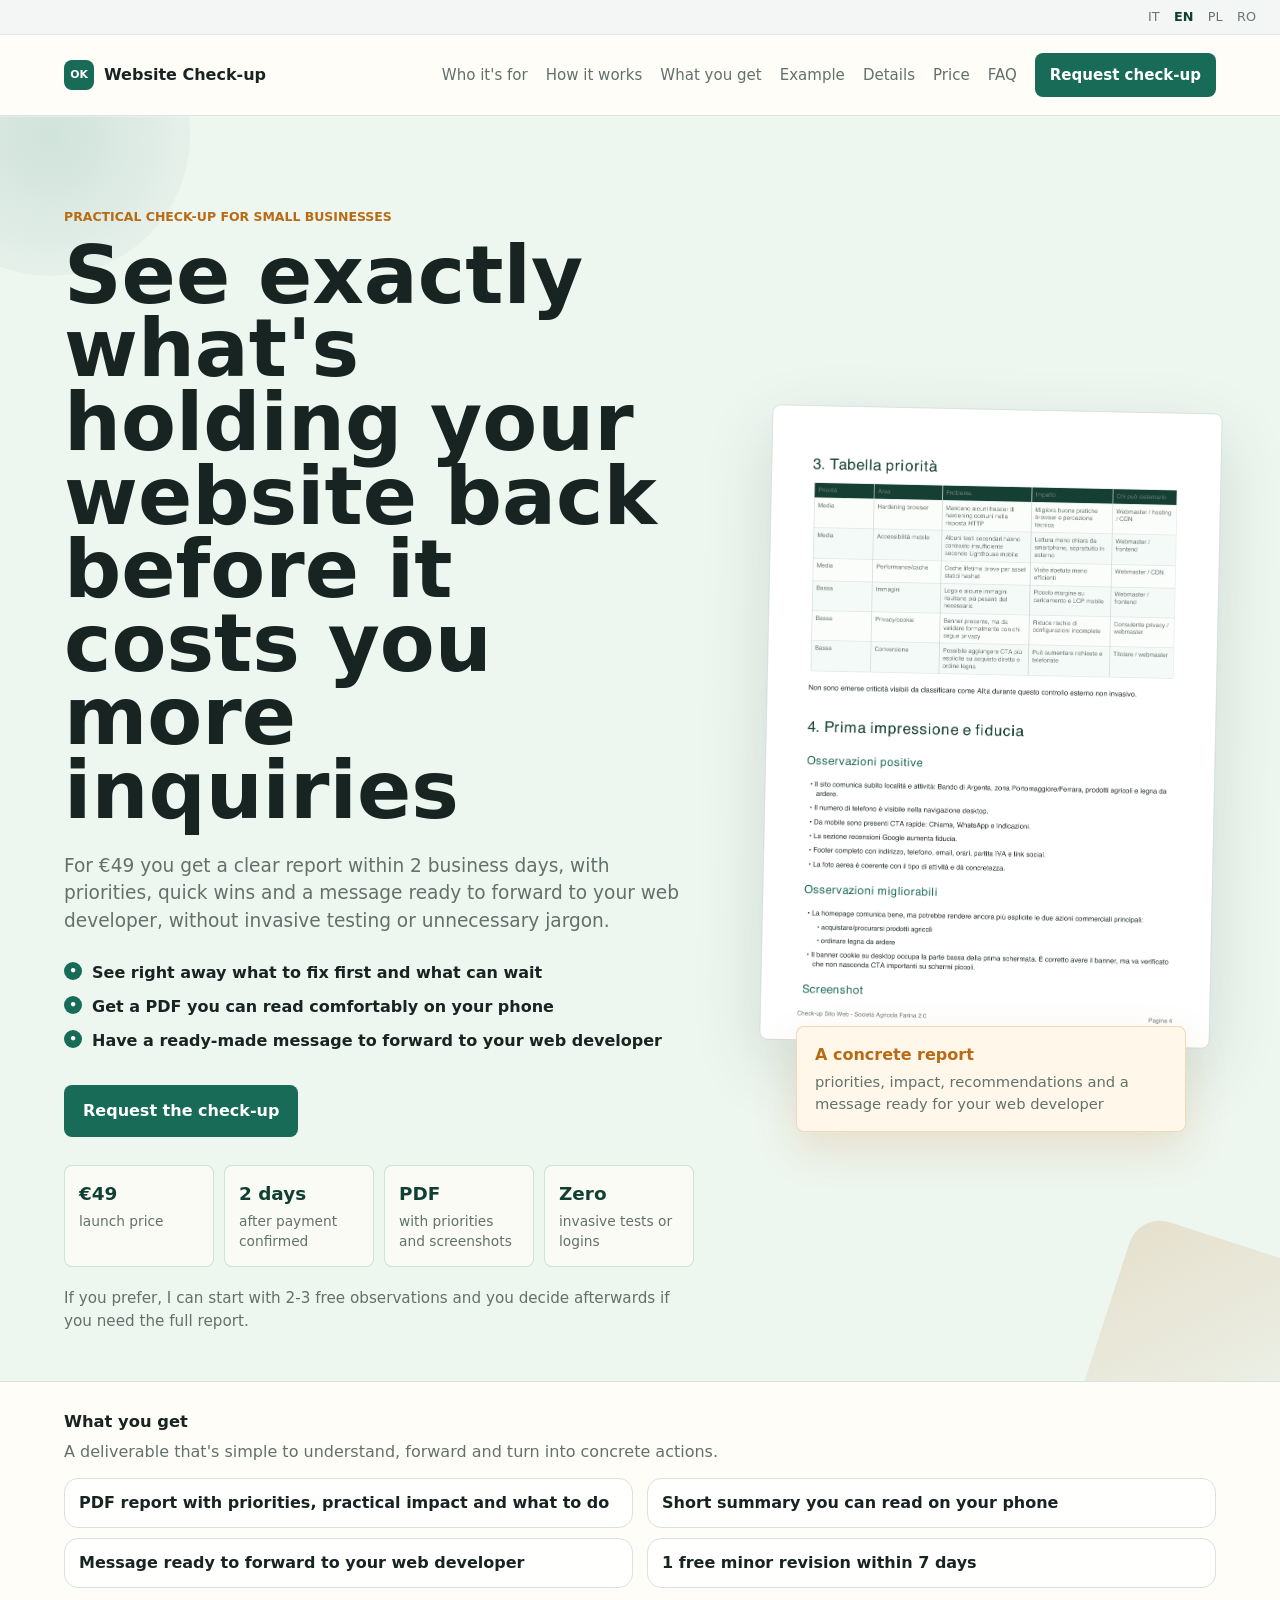
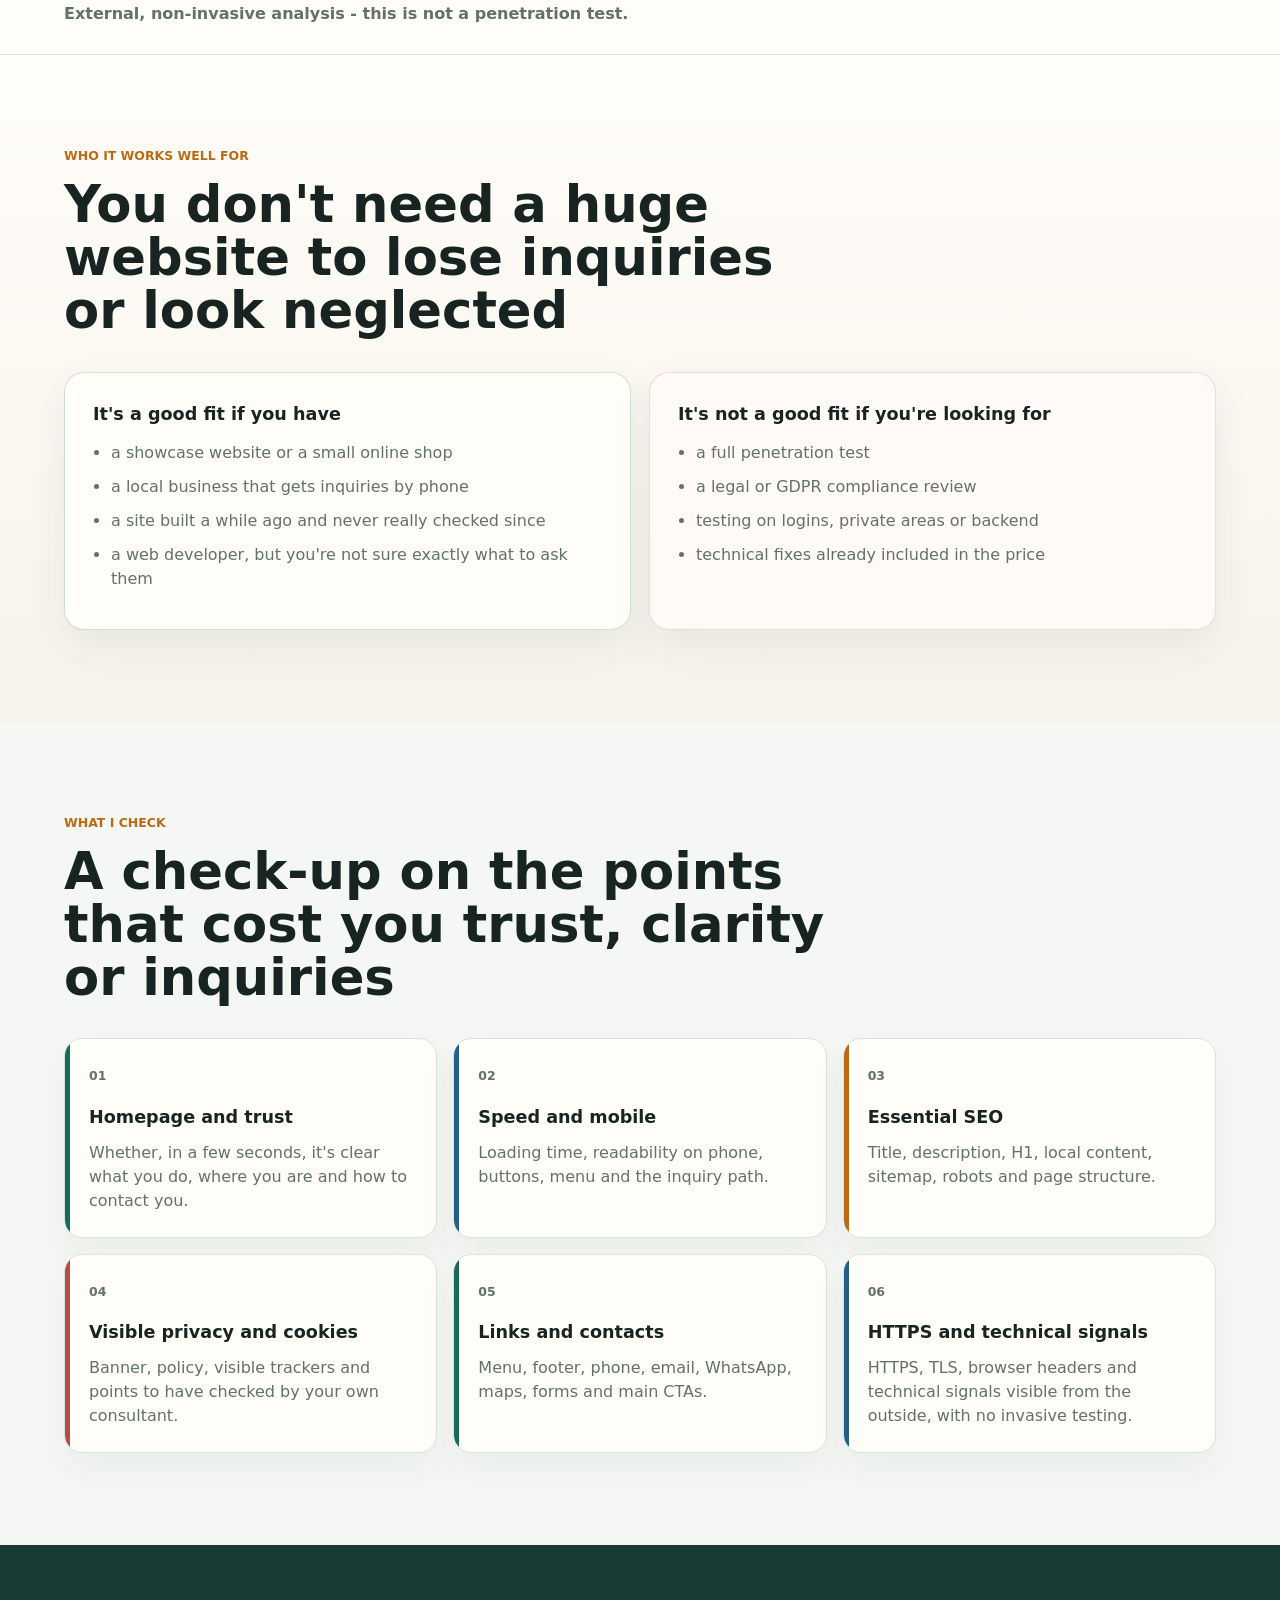
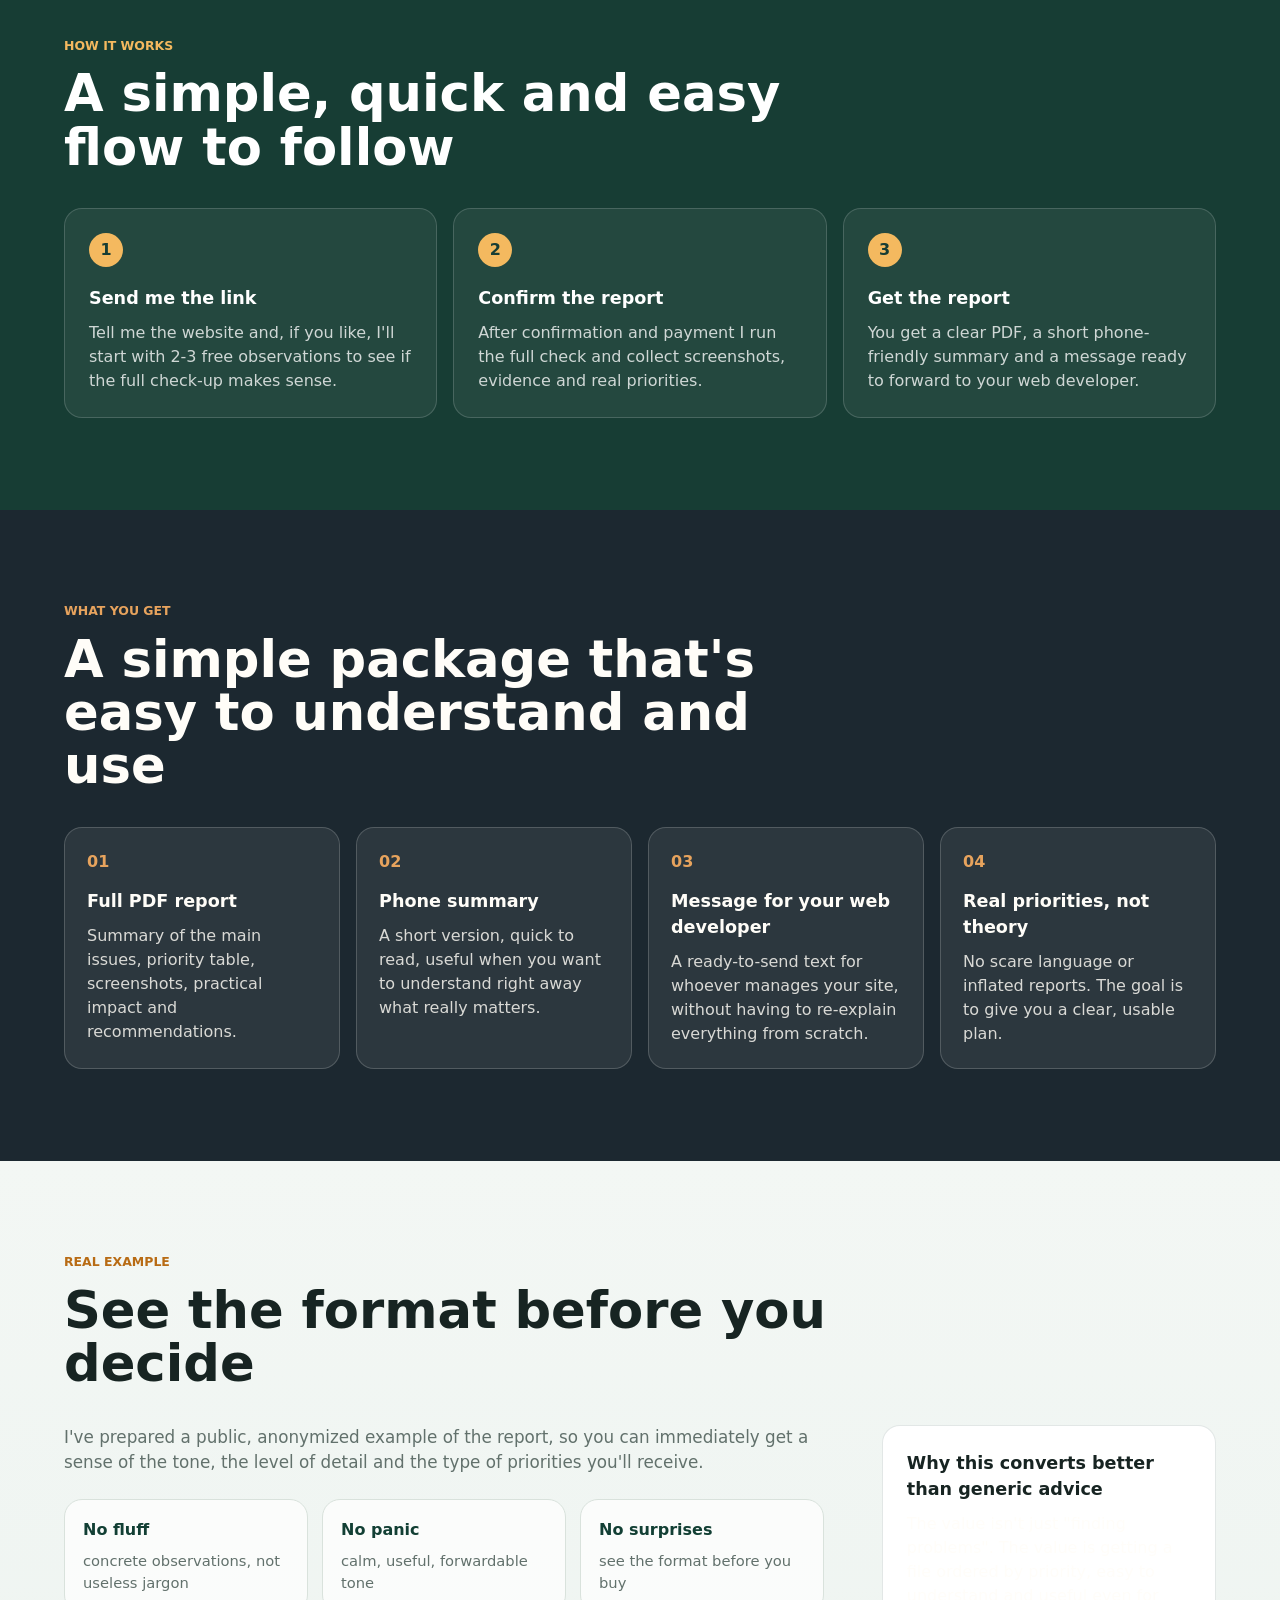
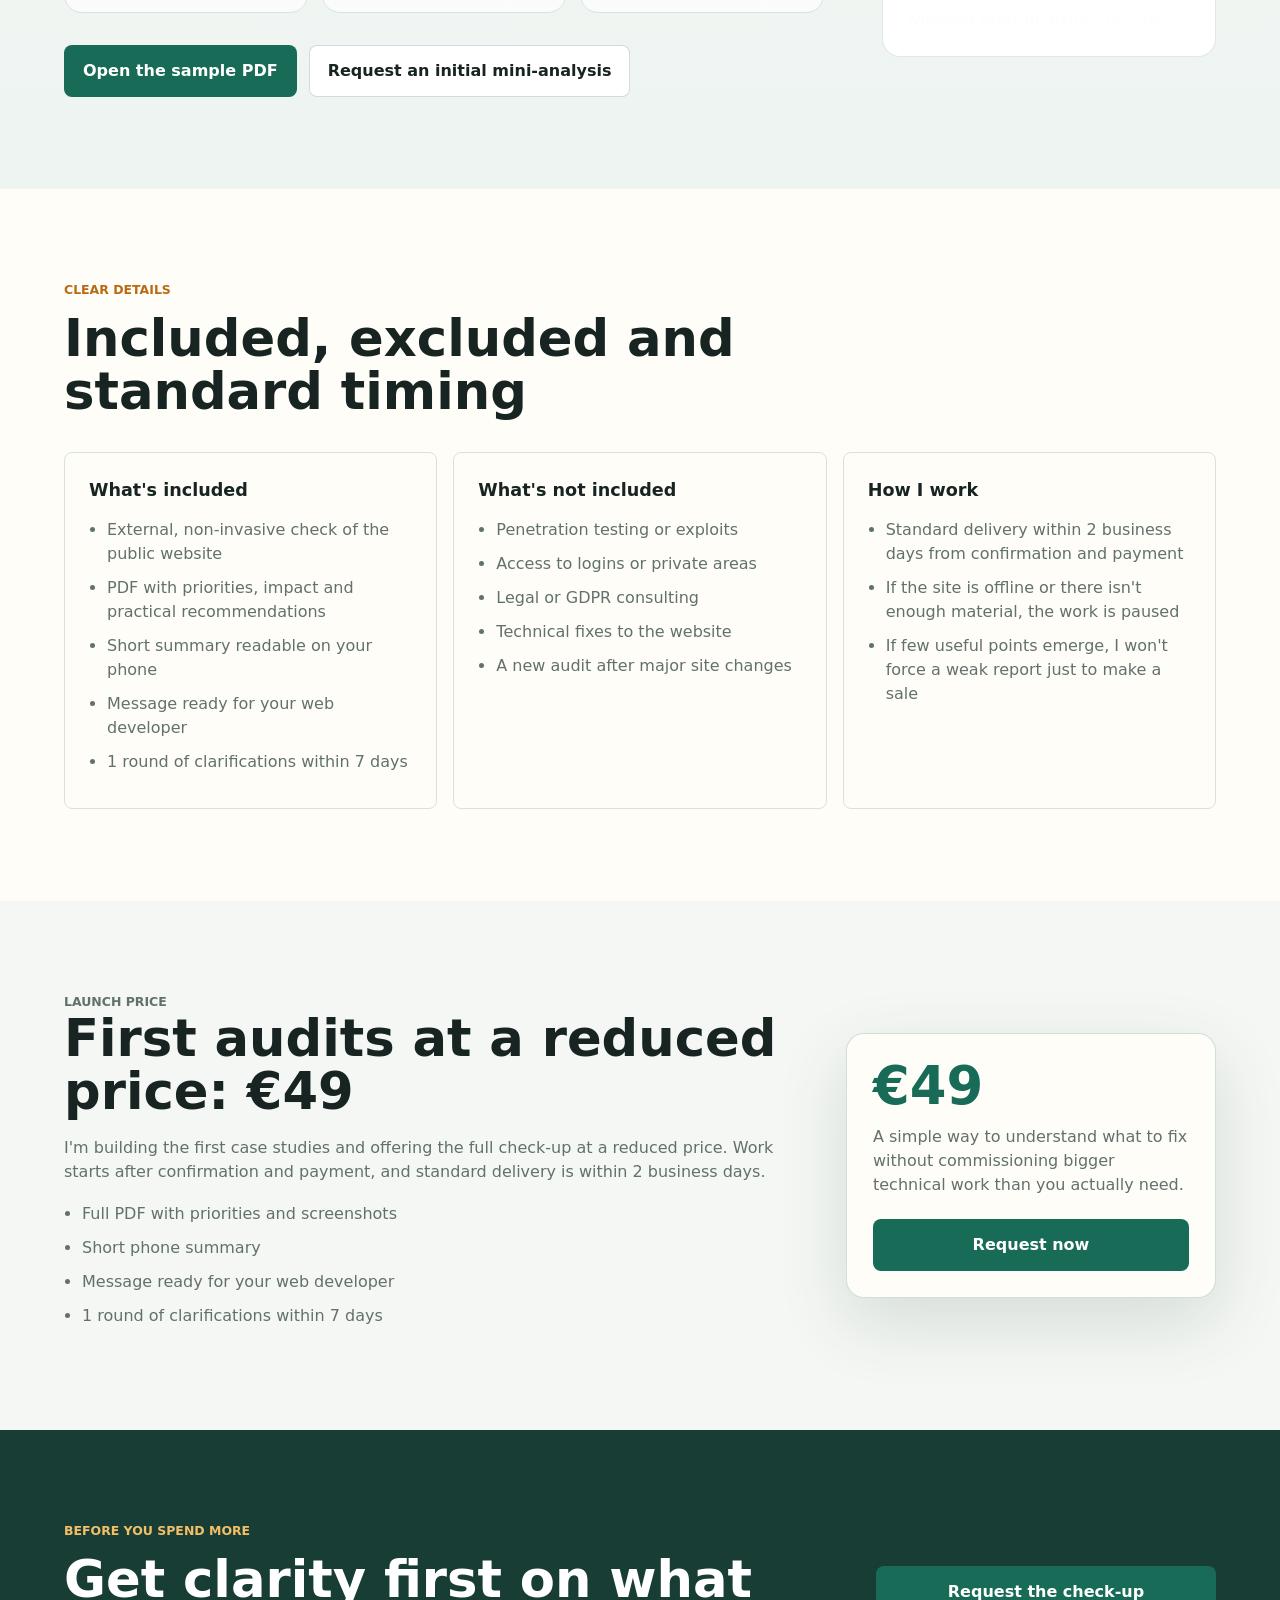
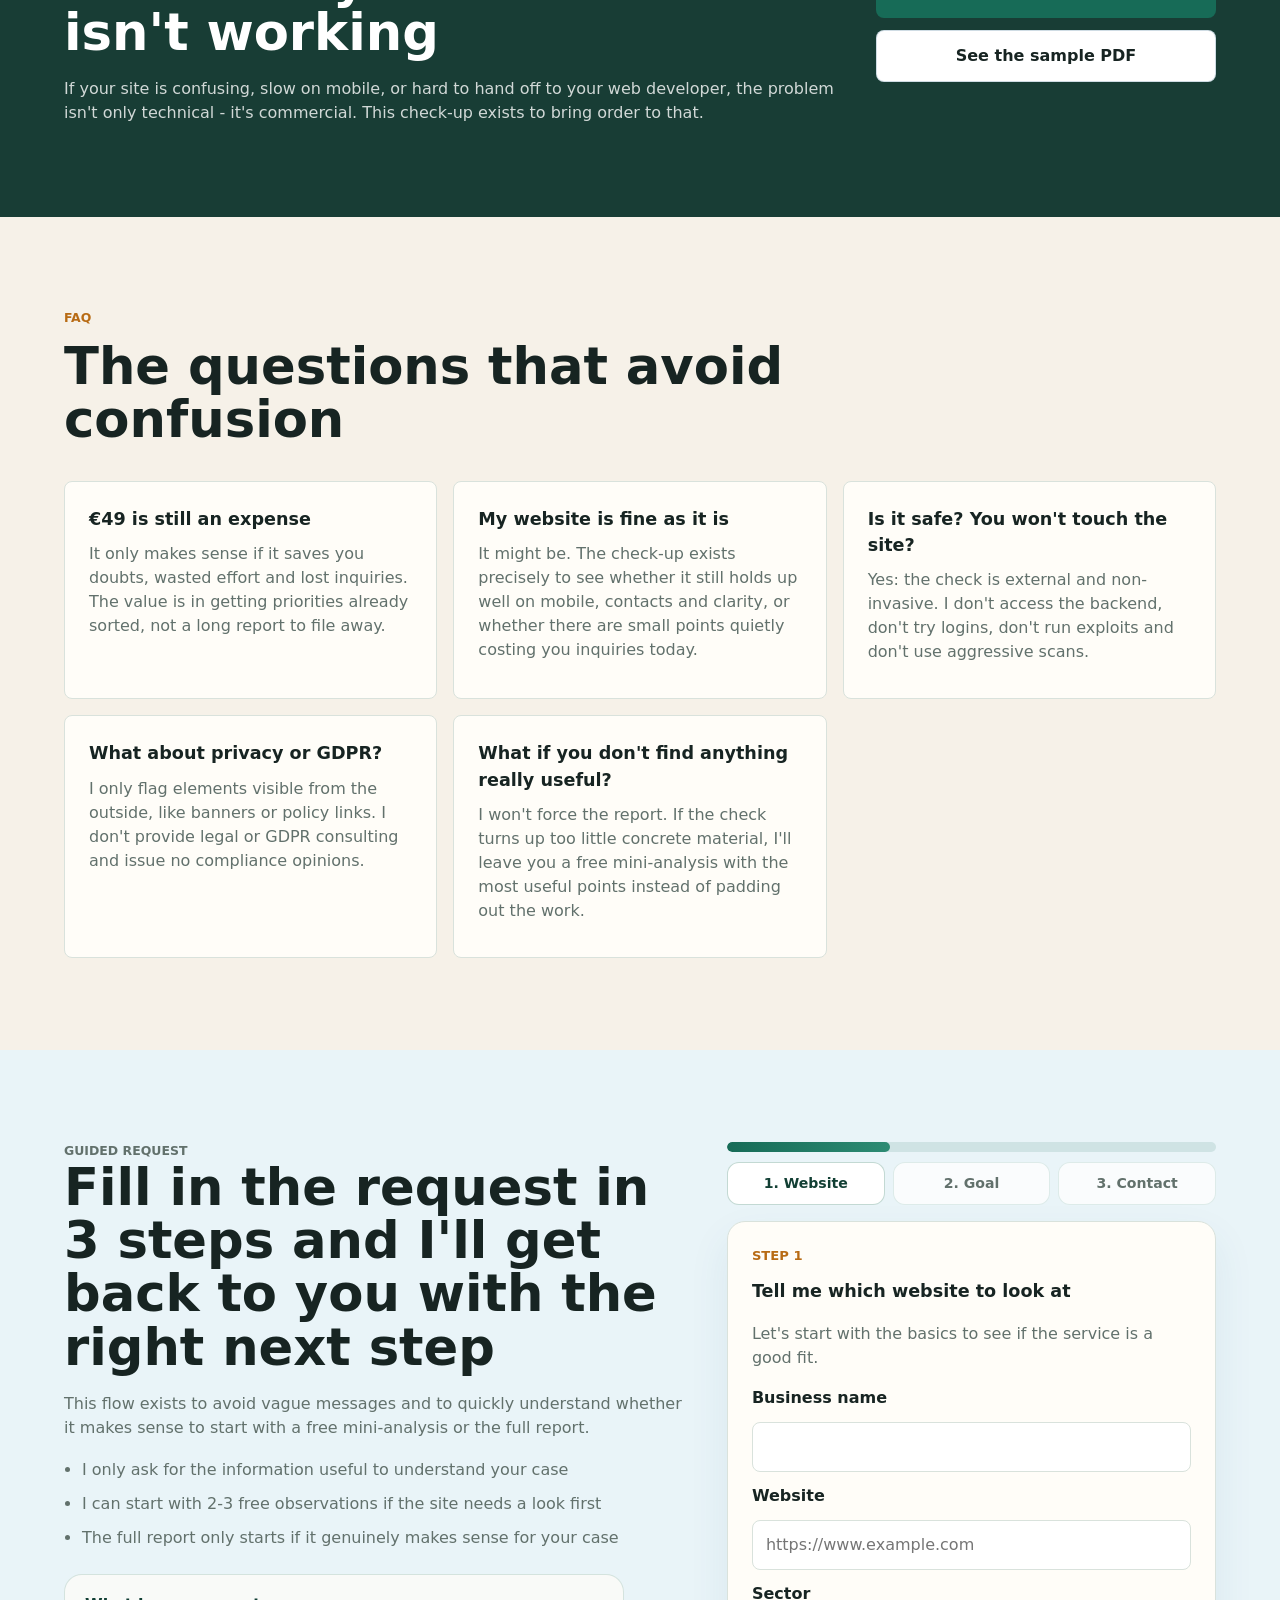
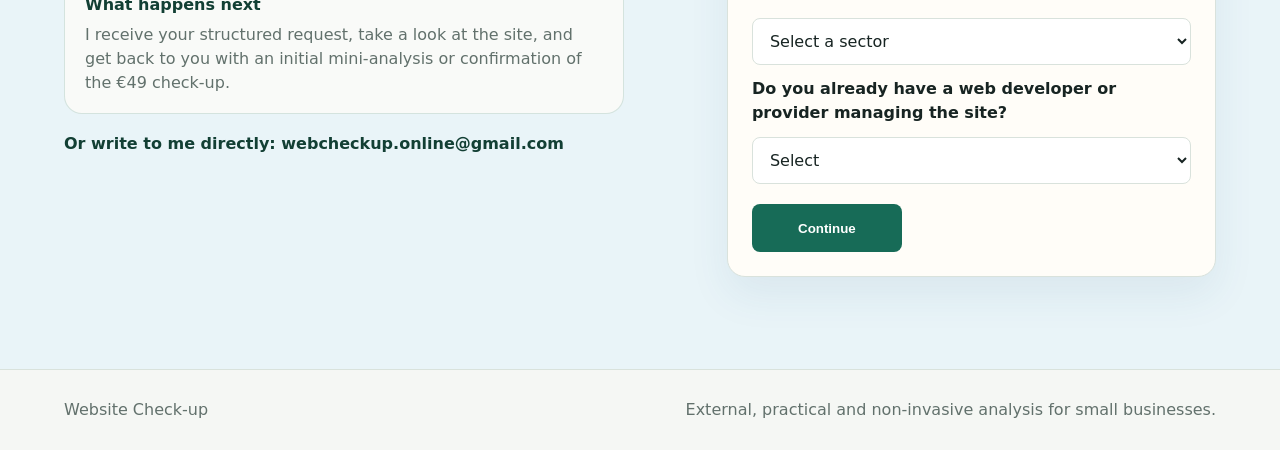
==== landing-page/en/index.html @ b0e87ef5 "feat: launch English, Polish and Romanian versions of the landing page - Add landing-page/en/, landi" ====
<!doctype html>
<html lang="en">
  <head>
    <meta charset="utf-8">
    <meta name="viewport" content="width=device-width, initial-scale=1">
    <meta
      name="description"
      content="Practical website check-up for small businesses: trust, inquiries, mobile, speed, basic SEO, links and contacts. PDF report with priorities for €49."
    >
    <meta name="theme-color" content="#123f34">
    <title>Website Check-up | More Trust, More Clarity, More Inquiries</title>
    <link rel="icon" href="data:,">
    <link rel="stylesheet" href="../styles.css">
    <link rel="alternate" hreflang="it" href="https://www.webcheckup.online/">
    <link rel="alternate" hreflang="en" href="https://www.webcheckup.online/en/">
    <link rel="alternate" hreflang="pl" href="https://www.webcheckup.online/pl/">
    <link rel="alternate" hreflang="ro" href="https://www.webcheckup.online/ro/">
    <link rel="alternate" hreflang="x-default" href="https://www.webcheckup.online/">
  </head>
  <body>
    <div style="display:flex;justify-content:flex-end;gap:.9rem;padding:.45rem 1.5rem;font-size:.8rem;background:#f4f6f5;border-bottom:1px solid #e3e7e5">
      <a href="/" style="color:#6b7671;text-decoration:none">IT</a>
      <a href="/en/" style="color:#123f34;text-decoration:none;font-weight:600">EN</a>
      <a href="/pl/" style="color:#6b7671;text-decoration:none">PL</a>
      <a href="/ro/" style="color:#6b7671;text-decoration:none">RO</a>
    </div>
    <header class="site-header">
      <a class="brand" href="#top" aria-label="Website Check-up">
        <span class="brand-mark" aria-hidden="true">OK</span>
        <span>Website Check-up</span>
      </a>
      <nav class="nav" aria-label="Main navigation">
        <a href="#per-chi">Who it's for</a>
        <a href="#come-funziona">How it works</a>
        <a href="#report">What you get</a>
        <a href="#proof">Example</a>
        <a href="#dettagli">Details</a>
        <a href="#prezzo">Price</a>
        <a href="#faq">FAQ</a>
        <a class="nav-cta" href="#contatto">Request check-up</a>
      </nav>
    </header>

    <main id="top">
      <section class="hero">
        <div class="hero-copy">
          <p class="eyebrow">Practical check-up for small businesses</p>
          <h1>See exactly what's holding your website back before it costs you more inquiries</h1>
          <p class="hero-text">
            For €49 you get a clear report within 2 business days, with priorities, quick wins and a message ready to forward to your web developer, without invasive testing or unnecessary jargon.
          </p>
          <ul class="hero-list">
            <li>See right away what to fix first and what can wait</li>
            <li>Get a PDF you can read comfortably on your phone</li>
            <li>Have a ready-made message to forward to your web developer</li>
          </ul>
          <div class="hero-actions">
            <a class="button primary" href="#contatto">Request the check-up</a>
          </div>
          <dl class="hero-proof" aria-label="Offer details">
            <div>
              <dt>€49</dt>
              <dd>launch price</dd>
            </div>
            <div>
              <dt>2 days</dt>
              <dd>after payment confirmed</dd>
            </div>
            <div>
              <dt>PDF</dt>
              <dd>with priorities and screenshots</dd>
            </div>
            <div>
              <dt>Zero</dt>
              <dd>invasive tests or logins</dd>
            </div>
          </dl>
          <p class="hero-note">
            If you prefer, I can start with 2-3 free observations and you decide afterwards if you need the full report.
          </p>
        </div>

        <aside class="report-preview" aria-label="Report preview">
          <div class="sample-card">
            <img src="../assets/sample-report-page.png" alt="Preview of a page from the PDF report">
          </div>
          <div class="preview-note">
            <strong>A concrete report</strong>
            <span>priorities, impact, recommendations and a message ready for your web developer</span>
          </div>
        </aside>
      </section>

      <section class="trust-strip" aria-label="What you get and what this isn't">
        <div class="trust-strip-intro">
          <strong>What you get</strong>
          <p>A deliverable that's simple to understand, forward and turn into concrete actions.</p>
        </div>
        <ul class="trust-strip-list">
          <li>PDF report with priorities, practical impact and what to do</li>
          <li>Short summary you can read on your phone</li>
          <li>Message ready to forward to your web developer</li>
          <li>1 free minor revision within 7 days</li>
        </ul>
        <p class="trust-strip-note">External, non-invasive analysis - this is not a penetration test.</p>
      </section>

      <section id="per-chi" class="section fit-section">
        <div class="section-heading">
          <p class="eyebrow">Who it works well for</p>
          <h2>You don't need a huge website to lose inquiries or look neglected</h2>
        </div>
        <div class="fit-grid">
          <article class="fit-card good-fit">
            <h3>It's a good fit if you have</h3>
            <ul>
              <li>a showcase website or a small online shop</li>
              <li>a local business that gets inquiries by phone</li>
              <li>a site built a while ago and never really checked since</li>
              <li>a web developer, but you're not sure exactly what to ask them</li>
            </ul>
          </article>
          <article class="fit-card bad-fit">
            <h3>It's not a good fit if you're looking for</h3>
            <ul>
              <li>a full penetration test</li>
              <li>a legal or GDPR compliance review</li>
              <li>testing on logins, private areas or backend</li>
              <li>technical fixes already included in the price</li>
            </ul>
          </article>
        </div>
      </section>

      <section id="cosa-controllo" class="section">
        <div class="section-heading">
          <p class="eyebrow">What I check</p>
          <h2>A check-up on the points that cost you trust, clarity or inquiries</h2>
        </div>
        <div class="feature-grid">
          <article class="tone-green">
            <span class="feature-code">01</span>
            <h3>Homepage and trust</h3>
            <p>Whether, in a few seconds, it's clear what you do, where you are and how to contact you.</p>
          </article>
          <article class="tone-blue">
            <span class="feature-code">02</span>
            <h3>Speed and mobile</h3>
            <p>Loading time, readability on phone, buttons, menu and the inquiry path.</p>
          </article>
          <article class="tone-gold">
            <span class="feature-code">03</span>
            <h3>Essential SEO</h3>
            <p>Title, description, H1, local content, sitemap, robots and page structure.</p>
          </article>
          <article class="tone-red">
            <span class="feature-code">04</span>
            <h3>Visible privacy and cookies</h3>
            <p>Banner, policy, visible trackers and points to have checked by your own consultant.</p>
          </article>
          <article class="tone-green">
            <span class="feature-code">05</span>
            <h3>Links and contacts</h3>
            <p>Menu, footer, phone, email, WhatsApp, maps, forms and main CTAs.</p>
          </article>
          <article class="tone-blue">
            <span class="feature-code">06</span>
            <h3>HTTPS and technical signals</h3>
            <p>HTTPS, TLS, browser headers and technical signals visible from the outside, with no invasive testing.</p>
          </article>
        </div>
      </section>

      <section id="come-funziona" class="section process-section">
        <div class="section-heading">
          <p class="eyebrow">How it works</p>
          <h2>A simple, quick and easy flow to follow</h2>
        </div>
        <div class="process-grid">
          <article>
            <span>1</span>
            <h3>Send me the link</h3>
            <p>Tell me the website and, if you like, I'll start with 2-3 free observations to see if the full check-up makes sense.</p>
          </article>
          <article>
            <span>2</span>
            <h3>Confirm the report</h3>
            <p>After confirmation and payment I run the full check and collect screenshots, evidence and real priorities.</p>
          </article>
          <article>
            <span>3</span>
            <h3>Get the report</h3>
            <p>You get a clear PDF, a short phone-friendly summary and a message ready to forward to your web developer.</p>
          </article>
        </div>
      </section>

      <section id="report" class="section band">
        <div class="section-heading">
          <p class="eyebrow">What you get</p>
          <h2>A simple package that's easy to understand and use</h2>
        </div>
        <div class="deliverables-grid">
          <article class="deliverable-card">
            <span>01</span>
            <h3>Full PDF report</h3>
            <p>Summary of the main issues, priority table, screenshots, practical impact and recommendations.</p>
          </article>
          <article class="deliverable-card">
            <span>02</span>
            <h3>Phone summary</h3>
            <p>A short version, quick to read, useful when you want to understand right away what really matters.</p>
          </article>
          <article class="deliverable-card">
            <span>03</span>
            <h3>Message for your web developer</h3>
            <p>A ready-to-send text for whoever manages your site, without having to re-explain everything from scratch.</p>
          </article>
          <article class="deliverable-card proof-card">
            <span>04</span>
            <h3>Real priorities, not theory</h3>
            <p>No scare language or inflated reports. The goal is to give you a clear, usable plan.</p>
          </article>
        </div>
      </section>

      <section id="proof" class="section proof-section">
        <div class="section-heading">
          <p class="eyebrow">Real example</p>
          <h2>See the format before you decide</h2>
        </div>
        <div class="proof-layout">
          <div class="proof-copy">
            <p>
              I've prepared a public, anonymized example of the report, so you can immediately get a sense of the tone, the level of detail and the type of priorities you'll receive.
            </p>
            <div class="proof-points">
              <div>
                <strong>No fluff</strong>
                <span>concrete observations, not useless jargon</span>
              </div>
              <div>
                <strong>No panic</strong>
                <span>calm, useful, forwardable tone</span>
              </div>
              <div>
                <strong>No surprises</strong>
                <span>see the format before you buy</span>
              </div>
            </div>
            <div class="hero-actions">
              <a class="button primary" href="../assets/public-sample-report.pdf">Open the sample PDF</a>
              <a class="button secondary" href="#contatto">Request an initial mini-analysis</a>
            </div>
          </div>
          <div class="note-box proof-note">
            <h3>Why this converts better than generic advice</h3>
            <p>
              The value isn't just "finding problems". The value is getting a file ordered by priority, easy to understand and useful even for whoever ends up fixing the site.
            </p>
          </div>
        </div>
      </section>

      <section id="dettagli" class="section details-section">
        <div class="section-heading">
          <p class="eyebrow">Clear details</p>
          <h2>Included, excluded and standard timing</h2>
        </div>
        <div class="details-grid">
          <article class="details-card">
            <h3>What's included</h3>
            <ul>
              <li>External, non-invasive check of the public website</li>
              <li>PDF with priorities, impact and practical recommendations</li>
              <li>Short summary readable on your phone</li>
              <li>Message ready for your web developer</li>
              <li>1 round of clarifications within 7 days</li>
            </ul>
          </article>
          <article class="details-card">
            <h3>What's not included</h3>
            <ul>
              <li>Penetration testing or exploits</li>
              <li>Access to logins or private areas</li>
              <li>Legal or GDPR consulting</li>
              <li>Technical fixes to the website</li>
              <li>A new audit after major site changes</li>
            </ul>
          </article>
          <article class="details-card">
            <h3>How I work</h3>
            <ul>
              <li>Standard delivery within 2 business days from confirmation and payment</li>
              <li>If the site is offline or there isn't enough material, the work is paused</li>
              <li>If few useful points emerge, I won't force a weak report just to make a sale</li>
            </ul>
          </article>
        </div>
      </section>

      <section id="prezzo" class="section price-section">
        <div class="price-panel">
          <div>
            <p class="eyebrow">Launch price</p>
            <h2>First audits at a reduced price: €49</h2>
            <p>
              I'm building the first case studies and offering the full check-up at a reduced price. Work starts after confirmation and payment, and standard delivery is within 2 business days.
            </p>
            <ul class="price-list">
              <li>Full PDF with priorities and screenshots</li>
              <li>Short phone summary</li>
              <li>Message ready for your web developer</li>
              <li>1 round of clarifications within 7 days</li>
            </ul>
          </div>
          <div class="price-card">
            <span class="price">€49</span>
            <p>A simple way to understand what to fix without commissioning bigger technical work than you actually need.</p>
            <a class="button primary full" href="#contatto">Request now</a>
          </div>
        </div>
      </section>

      <section class="section cta-band">
        <div class="cta-band-copy">
          <p class="eyebrow">Before you spend more</p>
          <h2>Get clarity first on what isn't working</h2>
          <p>
            If your site is confusing, slow on mobile, or hard to hand off to your web developer, the problem isn't only technical - it's commercial. This check-up exists to bring order to that.
          </p>
        </div>
        <div class="cta-band-actions">
          <a class="button primary full" href="#contatto">Request the check-up</a>
          <a class="button secondary full" href="../assets/public-sample-report.pdf">See the sample PDF</a>
        </div>
      </section>

      <section id="faq" class="section faq-section">
        <div class="section-heading">
          <p class="eyebrow">FAQ</p>
          <h2>The questions that avoid confusion</h2>
        </div>
        <div class="faq-grid">
          <article>
            <h3>€49 is still an expense</h3>
            <p>It only makes sense if it saves you doubts, wasted effort and lost inquiries. The value is in getting priorities already sorted, not a long report to file away.</p>
          </article>
          <article>
            <h3>My website is fine as it is</h3>
            <p>It might be. The check-up exists precisely to see whether it still holds up well on mobile, contacts and clarity, or whether there are small points quietly costing you inquiries today.</p>
          </article>
          <article>
            <h3>Is it safe? You won't touch the site?</h3>
            <p>Yes: the check is external and non-invasive. I don't access the backend, don't try logins, don't run exploits and don't use aggressive scans.</p>
          </article>
          <article>
            <h3>What about privacy or GDPR?</h3>
            <p>I only flag elements visible from the outside, like banners or policy links. I don't provide legal or GDPR consulting and issue no compliance opinions.</p>
          </article>
          <article>
            <h3>What if you don't find anything really useful?</h3>
            <p>I won't force the report. If the check turns up too little concrete material, I'll leave you a free mini-analysis with the most useful points instead of padding out the work.</p>
          </article>
        </div>
      </section>

      <section id="contatto" class="section contact-section">
        <div class="contact-copy">
          <p class="eyebrow">Guided request</p>
          <h2>Fill in the request in 3 steps and I'll get back to you with the right next step</h2>
          <p>
            This flow exists to avoid vague messages and to quickly understand whether it makes sense to start with a free mini-analysis or the full report.
          </p>
          <ul class="contact-points">
            <li>I only ask for the information useful to understand your case</li>
            <li>I can start with 2-3 free observations if the site needs a look first</li>
            <li>The full report only starts if it genuinely makes sense for your case</li>
          </ul>
          <div class="intake-sidecard">
            <strong>What happens next</strong>
            <span>I receive your structured request, take a look at the site, and get back to you with an initial mini-analysis or confirmation of the €49 check-up.</span>
          </div>
          <a class="email-link" href="mailto:webcheckup.online@gmail.com">Or write to me directly: webcheckup.online@gmail.com</a>
        </div>
        <div class="intake-shell">
          <div class="intake-progress" aria-label="Request progress">
            <div class="progress-bar"><span class="progress-fill" data-progress-fill></span></div>
            <div class="progress-steps">
              <div class="progress-step is-active" data-step-indicator="1">1. Website</div>
              <div class="progress-step" data-step-indicator="2">2. Goal</div>
              <div class="progress-step" data-step-indicator="3">3. Contact</div>
            </div>
          </div>

          <div class="intake-success" id="intake-success" hidden>
            <h3>Request sent</h3>
            <p>
              I've received your website details. I'll get back to you with the most sensible next step: an initial mini-analysis or confirmation of the full check-up.
            </p>
          </div>

          <div class="intake-error" id="intake-error" hidden>
            <strong>Submission failed.</strong>
            <span>You can try again shortly or write to me directly at `webcheckup.online@gmail.com`.</span>
          </div>

          <form
            class="contact-form intake-form"
            id="intake-form"
            action="https://formsubmit.co/e8ec857b0d8bfe719a8a391d716536b2"
            method="post"
          >
            <input type="hidden" name="_subject" value="New request (EN) - Website Check-up">
            <input type="hidden" name="_template" value="table">
            <input type="hidden" name="_next" id="intake-next" value="">
            <input type="hidden" name="_honey" value="">
            <input type="hidden" name="Fonte" value="landing-page-en">
            <input type="hidden" name="Tipo richiesta" id="request-type-field" value="To be assessed">
            <input type="hidden" name="Riepilogo funnel" id="intake-summary-field" value="">

            <section class="intake-step is-active" data-step="1">
              <p class="step-kicker">Step 1</p>
              <h3>Tell me which website to look at</h3>
              <p class="step-copy">Let's start with the basics to see if the service is a good fit.</p>

              <label for="name">Business name</label>
              <input id="name" name="Nome attività" type="text" autocomplete="organization" required>

              <label for="website">Website</label>
              <input id="website" name="Sito web" type="url" placeholder="https://www.example.com" required>

              <label for="sector">Sector</label>
              <select id="sector" name="Settore" required>
                <option value="">Select a sector</option>
                <option>Farm stay / B&amp;B</option>
                <option>Restaurant / Bar</option>
                <option>Farm / Winery</option>
                <option>Craftsperson / Local services</option>
                <option>Gym / Wellness</option>
                <option>Small e-commerce shop</option>
                <option>Other</option>
              </select>

              <label for="webmaster">Do you already have a web developer or provider managing the site?</label>
              <select id="webmaster" name="Webmaster già presente" required>
                <option value="">Select</option>
                <option>Yes</option>
                <option>No</option>
                <option>Not sure / partly</option>
              </select>
            </section>

            <section class="intake-step" data-step="2" hidden>
              <p class="step-kicker">Step 2</p>
              <h3>What's the issue to clarify?</h3>
              <p class="step-copy">This helps me understand if the need is more commercial, more technical, or a bit of both.</p>

              <label for="goal">Main goal</label>
              <input id="goal" name="Obiettivo principale" type="text" placeholder="More calls, more inquiries, more clarity..." required>

              <label for="priority">What worries you most right now?</label>
              <select id="priority" name="Preoccupazione principale" required>
                <option value="">Select</option>
                <option>The site doesn't feel convincing or looks neglected</option>
                <option>It doesn't work well on mobile</option>
                <option>I get few inquiries or contacts</option>
                <option>I want to know if there are important visible problems</option>
                <option>I'm not sure where to start</option>
              </select>

              <fieldset class="choice-grid">
                <legend>How would you like to start?</legend>
                <label class="choice-card">
                  <input type="radio" name="Come vuoi partire" value="Free initial mini-analysis" checked>
                  <span>Free initial mini-analysis</span>
                  <small>I'll look at 2-3 points first, then we decide together if the full report makes sense.</small>
                </label>
                <label class="choice-card">
                  <input type="radio" name="Come vuoi partire" value="Straight to the €49 check-up">
                  <span>Straight to the €49 check-up</span>
                  <small>If you already know you want the full report, tell me here.</small>
                </label>
              </fieldset>

              <label for="message">Useful notes</label>
              <textarea id="message" name="Note utili" rows="5" placeholder="If you like, write here what worries you most about the site or what you'd like to improve."></textarea>
            </section>

            <section class="intake-step" data-step="3" hidden>
              <p class="step-kicker">Step 3</p>
              <h3>Leave me the right contact</h3>
              <p class="step-copy">Last step: this way I can get back to you without unnecessary back and forth.</p>

              <label for="email">Email</label>
              <input id="email" name="Email" type="email" autocomplete="email" required>

              <label for="contact-name">Contact name</label>
              <input id="contact-name" name="Nome referente" type="text" autocomplete="name" required>

              <label for="phone">Phone or WhatsApp (optional)</label>
              <input id="phone" name="Telefono o WhatsApp" type="tel" placeholder="Phone or WhatsApp number">

              <label for="timing">Preferred timing</label>
              <select id="timing" name="Tempistica desiderata" required>
                <option value="">Select</option>
                <option>Just want to understand if the check-up makes sense</option>
                <option>Within the next 7 days</option>
                <option>Within this month</option>
                <option>Later, but exploring for now</option>
              </select>

              <label class="consent-line">
                <input type="checkbox" id="consent" required>
                <span>I confirm the website listed is public and that I can request an external, non-invasive review.</span>
              </label>

              <div class="intake-summary" id="intake-summary"></div>
            </section>

            <div class="form-nav">
              <button class="button secondary" type="button" data-step-back hidden>Back</button>
              <button class="button primary" type="button" data-step-next>Continue</button>
              <button class="button primary" type="submit" data-step-submit hidden>Send request</button>
            </div>
          </form>
        </div>
      </section>
    </main>

    <footer class="site-footer">
      <p>Website Check-up</p>
      <p>External, practical and non-invasive analysis for small businesses.</p>
    </footer>

    <div class="mobile-cta">
      <a class="button primary full" href="#contatto">Request the check-up</a>
    </div>
    <script src="../intake.js?v=4"></script>
  </body>
</html>
---- landing-page/styles.css ----
:root {
  color-scheme: light;
  --bg: #f5f7f4;
  --surface: #fffdf8;
  --ink: #172422;
  --muted: #62716c;
  --line: #d9e2dc;
  --accent: #176b57;
  --accent-dark: #123f34;
  --blue: #255f85;
  --warm: #b86b14;
  --red: #b44d44;
  --soft: #e6f2ec;
  --paper: #fff8ea;
  --paper-2: #f4ede0;
  --shadow: 0 24px 70px rgba(18, 63, 52, 0.14);
  font-family: "Avenir Next", "Segoe UI", ui-sans-serif, system-ui, -apple-system, BlinkMacSystemFont, sans-serif;
}

* {
  box-sizing: border-box;
}

[hidden] {
  display: none !important;
}

html {
  scroll-behavior: smooth;
}

body {
  margin: 0;
  background: var(--bg);
  color: var(--ink);
  line-height: 1.5;
}

a {
  color: inherit;
}

.site-header {
  position: sticky;
  top: 0;
  z-index: 10;
  display: flex;
  align-items: center;
  justify-content: space-between;
  gap: 24px;
  padding: 18px clamp(20px, 5vw, 64px);
  background: rgba(255, 253, 248, 0.93);
  border-bottom: 1px solid rgba(217, 226, 220, 0.9);
  backdrop-filter: blur(18px);
}

.brand {
  display: inline-flex;
  align-items: center;
  gap: 10px;
  font-weight: 800;
  text-decoration: none;
}

.brand-mark {
  display: grid;
  width: 30px;
  height: 30px;
  place-items: center;
  border-radius: 8px;
  background: var(--accent);
  color: white;
  font-size: 0.68rem;
  font-weight: 900;
}

.nav {
  display: flex;
  align-items: center;
  gap: 18px;
  color: var(--muted);
  font-size: 0.94rem;
}

.nav a {
  text-decoration: none;
}

.nav a:hover {
  color: var(--ink);
}

.nav-cta {
  padding: 10px 14px;
  border: 1px solid rgba(23, 107, 87, 0.22);
  border-radius: 8px;
  background: var(--accent);
  color: white;
  font-weight: 700;
}

.hero {
  display: grid;
  grid-template-columns: minmax(0, 1.05fr) minmax(320px, 0.75fr);
  gap: clamp(32px, 6vw, 72px);
  align-items: center;
  min-height: calc(100svh - 76px);
  padding: clamp(54px, 8vw, 92px) clamp(20px, 5vw, 64px) 48px;
  background: #eef6f0;
  border-bottom: 1px solid var(--line);
}

.hero::before,
.hero::after {
  position: absolute;
  content: "";
  pointer-events: none;
}

.hero {
  position: relative;
  overflow: hidden;
}

.hero::before {
  top: -120px;
  left: -90px;
  width: 280px;
  height: 280px;
  border-radius: 999px;
  background: radial-gradient(circle, rgba(23, 107, 87, 0.14), rgba(23, 107, 87, 0));
}

.hero::after {
  right: -40px;
  bottom: -80px;
  width: 220px;
  height: 220px;
  border-radius: 32px;
  background: linear-gradient(135deg, rgba(184, 107, 20, 0.16), rgba(184, 107, 20, 0));
  transform: rotate(18deg);
}

.hero-copy {
  max-width: 760px;
  position: relative;
  z-index: 1;
}

.eyebrow {
  margin: 0 0 12px;
  color: var(--warm);
  font-size: 0.78rem;
  font-weight: 800;
  letter-spacing: 0;
  text-transform: uppercase;
}

h1,
h2,
h3,
p {
  overflow-wrap: break-word;
}

h1 {
  max-width: 840px;
  margin: 0;
  font-size: clamp(2.7rem, 7vw, 5rem);
  line-height: 0.92;
  letter-spacing: 0;
}

h2 {
  margin: 0;
  font-size: clamp(2rem, 4vw, 3.3rem);
  line-height: 1.04;
  letter-spacing: 0;
}

h3 {
  margin: 0 0 10px;
  font-size: 1.1rem;
}

.hero-text {
  max-width: 680px;
  margin: 24px 0 0;
  color: var(--muted);
  font-size: 1.16rem;
}

.hero-list {
  display: grid;
  gap: 10px;
  margin: 26px 0 0;
  padding: 0;
  list-style: none;
}

.hero-list li {
  position: relative;
  padding-left: 28px;
  color: var(--ink);
  font-weight: 700;
}

.hero-list li::before {
  position: absolute;
  top: 1px;
  left: 0;
  width: 18px;
  height: 18px;
  border-radius: 999px;
  background: var(--accent);
  color: white;
  content: "•";
  display: grid;
  place-items: center;
  font-size: 0.8rem;
  line-height: 1;
}

.hero-actions {
  display: flex;
  flex-wrap: wrap;
  gap: 12px;
  margin-top: 32px;
}

.button {
  display: inline-flex;
  align-items: center;
  justify-content: center;
  min-height: 48px;
  padding: 13px 18px;
  border: 1px solid transparent;
  border-radius: 8px;
  font-weight: 800;
  text-align: center;
  text-decoration: none;
  cursor: pointer;
}

.button.primary {
  background: var(--accent);
  color: white;
}

.button.primary:hover {
  background: var(--accent-dark);
}

.button.secondary {
  border-color: rgba(37, 95, 133, 0.22);
  background: white;
  color: var(--ink);
}

.button.full {
  width: 100%;
}

.hero-proof {
  display: grid;
  grid-template-columns: repeat(4, minmax(0, 1fr));
  gap: 10px;
  max-width: 760px;
  margin: 28px 0 0;
  padding: 0;
}

.hero-proof div {
  min-width: 0;
  padding: 14px;
  border: 1px solid rgba(23, 107, 87, 0.18);
  border-radius: 8px;
  background: rgba(255, 253, 248, 0.78);
}

.hero-proof dt {
  color: var(--accent-dark);
  font-size: 1.15rem;
  font-weight: 900;
}

.hero-proof dd {
  margin: 3px 0 0;
  color: var(--muted);
  font-size: 0.86rem;
}

.hero-note {
  max-width: 640px;
  margin: 20px 0 0;
  color: var(--muted);
  font-size: 0.95rem;
}

.report-preview {
  justify-self: center;
  width: min(100%, 480px);
  position: relative;
  z-index: 1;
}

.sample-card {
  overflow: hidden;
  border: 1px solid rgba(18, 63, 52, 0.14);
  border-radius: 8px;
  background: white;
  box-shadow: var(--shadow);
  transform: rotate(1.2deg);
}

.sample-card img {
  display: block;
  width: 100%;
  height: auto;
}

.preview-note {
  display: grid;
  gap: 4px;
  max-width: 390px;
  margin: -18px auto 0;
  padding: 16px 18px;
  border: 1px solid rgba(184, 107, 20, 0.22);
  border-radius: 8px;
  background: var(--paper);
  box-shadow: 0 18px 44px rgba(184, 107, 20, 0.16);
  position: relative;
}

.preview-note strong {
  color: var(--warm);
}

.preview-note span {
  color: var(--muted);
  font-size: 0.92rem;
}

.preview-window {
  overflow: hidden;
  border: 1px solid var(--line);
  border-radius: 8px;
  background: #fffdf7;
  box-shadow: var(--shadow);
}

.preview-topbar {
  display: flex;
  gap: 7px;
  padding: 14px;
  border-bottom: 1px solid var(--line);
  background: #f2eee4;
}

.preview-topbar span {
  width: 10px;
  height: 10px;
  border-radius: 999px;
  background: #b7b1a6;
}

.preview-body {
  padding: 26px;
}

.preview-label {
  margin: 0 0 8px;
  color: var(--accent);
  font-size: 0.82rem;
  font-weight: 800;
  text-transform: uppercase;
}

.preview-body h2 {
  font-size: 2rem;
}

.score-grid {
  display: grid;
  grid-template-columns: repeat(3, 1fr);
  gap: 10px;
  margin: 24px 0;
}

.score-grid div {
  min-width: 0;
  padding: 14px 10px;
  border: 1px solid var(--line);
  border-radius: 8px;
  background: #fffaf0;
}

.score-grid strong,
.score-grid span {
  display: block;
}

.score-grid strong {
  font-size: 0.95rem;
}

.score-grid span {
  color: var(--muted);
  font-size: 0.82rem;
}

.finding-line {
  height: 18px;
  margin: 12px 0;
  border-radius: 8px;
}

.finding-line.high {
  width: 100%;
  background: linear-gradient(90deg, rgba(196, 73, 73, 0.22), rgba(196, 73, 73, 0.05));
}

.finding-line.medium {
  width: 82%;
  background: linear-gradient(90deg, rgba(197, 139, 36, 0.24), rgba(197, 139, 36, 0.05));
}

.finding-line.low {
  width: 68%;
  background: linear-gradient(90deg, rgba(79, 143, 95, 0.22), rgba(79, 143, 95, 0.05));
}

.mini-plan {
  display: flex;
  gap: 12px;
  align-items: flex-start;
  margin-top: 24px;
  padding: 16px;
  border-radius: 8px;
  background: var(--soft);
}

.mini-plan span {
  display: grid;
  flex: 0 0 auto;
  width: 28px;
  height: 28px;
  place-items: center;
  border-radius: 999px;
  background: var(--accent);
  color: white;
  font-weight: 900;
}

.mini-plan p {
  margin: 0;
  color: var(--ink);
}

.trust-strip {
  display: grid;
  gap: 14px;
  padding: 28px clamp(20px, 5vw, 64px);
  background: #fffdf8;
  border-bottom: 1px solid var(--line);
}

.trust-strip-intro {
  display: grid;
  gap: 6px;
}

.trust-strip-intro strong {
  font-size: 1.02rem;
}

.trust-strip-intro p,
.trust-strip-note {
  margin: 0;
  color: var(--muted);
}

.trust-strip-list {
  display: grid;
  grid-template-columns: repeat(2, minmax(0, 1fr));
  gap: 10px 14px;
  margin: 0;
  padding: 0;
  list-style: none;
}

.trust-strip-list li {
  padding: 12px 14px;
  border: 1px solid var(--line);
  border-radius: 14px;
  background: rgba(255, 255, 255, 0.86);
  color: var(--ink);
  font-weight: 700;
}

.trust-strip-note {
  font-weight: 700;
}

.fit-section {
  background: linear-gradient(180deg, #fffdf8 0%, #f7f3eb 100%);
}

.fit-grid {
  display: grid;
  grid-template-columns: repeat(2, minmax(0, 1fr));
  gap: 18px;
}

.fit-card {
  padding: 28px;
  border: 1px solid var(--line);
  border-radius: 20px;
  background: var(--surface);
  box-shadow: 0 16px 40px rgba(18, 63, 52, 0.07);
}

.fit-card h3 {
  margin-bottom: 14px;
}

.fit-card ul {
  margin: 0;
  padding-left: 18px;
  color: var(--muted);
}

.fit-card li {
  margin-bottom: 10px;
}

.good-fit {
  border-color: rgba(23, 107, 87, 0.2);
}

.bad-fit {
  border-color: rgba(180, 77, 68, 0.18);
  background: #fffaf8;
}

.section {
  padding: clamp(58px, 8vw, 92px) clamp(20px, 5vw, 64px);
}

.section-heading {
  max-width: 780px;
  margin-bottom: 34px;
}

.feature-grid {
  display: grid;
  grid-template-columns: repeat(3, minmax(0, 1fr));
  gap: 16px;
}

.feature-grid article {
  position: relative;
  overflow: hidden;
  min-height: 180px;
  padding: 24px;
  border: 1px solid var(--line);
  border-radius: 18px;
  background: var(--surface);
  box-shadow: 0 16px 36px rgba(18, 63, 52, 0.05);
}

.feature-grid article::before {
  position: absolute;
  inset: 0 auto 0 0;
  width: 5px;
  content: "";
}

.feature-grid article.tone-green::before {
  background: var(--accent);
}

.feature-grid article.tone-blue::before {
  background: var(--blue);
}

.feature-grid article.tone-gold::before {
  background: var(--warm);
}

.feature-grid article.tone-red::before {
  background: var(--red);
}

.feature-code {
  display: inline-flex;
  margin-bottom: 18px;
  color: var(--muted);
  font-size: 0.78rem;
  font-weight: 900;
}

.process-section {
  background: #173d34;
  color: white;
}

.process-section .eyebrow {
  color: #f4b95f;
}

.process-grid {
  display: grid;
  grid-template-columns: repeat(3, minmax(0, 1fr));
  gap: 16px;
}

.process-grid article {
  padding: 24px;
  border: 1px solid rgba(255, 255, 255, 0.16);
  border-radius: 18px;
  background: rgba(255, 255, 255, 0.06);
}

.process-grid span {
  display: grid;
  width: 34px;
  height: 34px;
  margin-bottom: 18px;
  place-items: center;
  border-radius: 999px;
  background: #f4b95f;
  color: #173d34;
  font-weight: 900;
}

.process-grid p {
  margin: 0;
  color: rgba(255, 255, 255, 0.78);
}

.feature-grid p,
.price-panel p,
.contact-copy p,
.note-box p {
  margin: 0;
  color: var(--muted);
}

.band {
  background: #1c2830;
  color: #fffdf8;
}

.band .eyebrow {
  color: #e7a35d;
}

.deliverables-grid {
  display: grid;
  grid-template-columns: repeat(4, minmax(0, 1fr));
  gap: 16px;
}

.deliverable-card {
  padding: 22px;
  border: 1px solid rgba(255, 253, 247, 0.18);
  border-radius: 18px;
  background: rgba(255, 253, 247, 0.07);
}

.deliverable-card span {
  display: inline-flex;
  margin-bottom: 14px;
  color: #e7a35d;
  font-weight: 900;
}

.deliverable-card h3 {
  margin-bottom: 10px;
}

.deliverable-card p {
  margin: 0;
  color: rgba(255, 253, 247, 0.82);
}

.note-box {
  padding: 24px;
  border: 1px solid rgba(255, 253, 247, 0.18);
  border-radius: 18px;
  background: rgba(255, 253, 247, 0.08);
}

.note-box p {
  color: rgba(255, 253, 247, 0.78);
}

.price-panel {
  display: grid;
  grid-template-columns: minmax(0, 1fr) minmax(290px, 370px);
  gap: 28px;
  align-items: center;
}

.details-section {
  background: #fffdf8;
}

.proof-section {
  background: linear-gradient(180deg, #f3f7f4 0%, #eef4f1 100%);
}

.proof-layout {
  display: grid;
  grid-template-columns: minmax(0, 1fr) minmax(280px, 0.42fr);
  gap: 22px;
  align-items: start;
}

.proof-copy {
  max-width: 760px;
}

.proof-copy > p {
  margin: 0;
  color: var(--muted);
  font-size: 1.05rem;
}

.proof-points {
  display: grid;
  grid-template-columns: repeat(3, minmax(0, 1fr));
  gap: 14px;
  margin-top: 24px;
}

.proof-points div {
  padding: 18px;
  border: 1px solid var(--line);
  border-radius: 18px;
  background: rgba(255, 255, 255, 0.72);
}

.proof-points strong,
.proof-points span {
  display: block;
}

.proof-points strong {
  margin-bottom: 8px;
  color: var(--accent-dark);
}

.proof-points span {
  color: var(--muted);
  font-size: 0.92rem;
}

.proof-note {
  background: white;
  border-color: rgba(18, 63, 52, 0.12);
}

.details-grid,
.faq-grid {
  display: grid;
  grid-template-columns: repeat(3, minmax(0, 1fr));
  gap: 16px;
}

.details-card,
.faq-grid article {
  padding: 24px;
  border: 1px solid var(--line);
  border-radius: 8px;
  background: var(--surface);
}

.details-card ul {
  margin: 14px 0 0;
  padding-left: 18px;
  color: var(--muted);
}

.details-card li,
.faq-grid p {
  margin: 0 0 10px;
  color: var(--muted);
}

.faq-section {
  background: #f6f1e8;
}

.price-panel > div:first-child {
  max-width: 760px;
}

.price-panel h2 {
  margin-bottom: 18px;
}

.price-list,
.contact-points {
  margin: 18px 0 0;
  padding-left: 18px;
  color: var(--muted);
}

.price-list li,
.contact-points li {
  margin-bottom: 10px;
}

.price-card {
  padding: 26px;
  border: 1px solid rgba(23, 107, 87, 0.2);
  border-radius: 18px;
  background: var(--surface);
  box-shadow: var(--shadow);
}

.price {
  display: block;
  margin-bottom: 12px;
  color: var(--accent);
  font-size: 3.3rem;
  font-weight: 900;
  line-height: 1;
}

.price-card p {
  margin-bottom: 22px;
}

.contact-section {
  display: grid;
  grid-template-columns: minmax(0, 0.9fr) minmax(320px, 0.7fr);
  gap: 34px;
  align-items: start;
  background: #e9f4f8;
}

.contact-copy {
  max-width: 680px;
}

.contact-copy h2 {
  margin-bottom: 18px;
}

.intake-sidecard {
  display: grid;
  gap: 6px;
  max-width: 560px;
  margin-top: 24px;
  padding: 18px 20px;
  border: 1px solid rgba(23, 107, 87, 0.16);
  border-radius: 18px;
  background: rgba(255, 253, 248, 0.72);
}

.intake-sidecard strong {
  color: var(--accent-dark);
}

.intake-sidecard span {
  color: var(--muted);
}

.intake-shell {
  display: grid;
  gap: 16px;
}

.intake-progress {
  display: grid;
  gap: 10px;
}

.progress-bar {
  overflow: hidden;
  height: 10px;
  border-radius: 999px;
  background: rgba(23, 107, 87, 0.12);
}

.progress-fill {
  display: block;
  width: 33.333%;
  height: 100%;
  border-radius: inherit;
  background: linear-gradient(90deg, var(--accent), #2d8b73);
  transition: width 180ms ease;
}

.progress-steps {
  display: grid;
  grid-template-columns: repeat(3, minmax(0, 1fr));
  gap: 8px;
}

.progress-step {
  padding: 10px 12px;
  border: 1px solid rgba(23, 107, 87, 0.12);
  border-radius: 12px;
  background: rgba(255, 255, 255, 0.75);
  color: var(--muted);
  font-size: 0.88rem;
  font-weight: 700;
  text-align: center;
}

.progress-step.is-active {
  border-color: rgba(23, 107, 87, 0.26);
  background: white;
  color: var(--accent-dark);
}

.intake-success,
.intake-error {
  display: grid;
  gap: 8px;
  padding: 18px 20px;
  border-radius: 18px;
}

.intake-success {
  border: 1px solid rgba(23, 107, 87, 0.22);
  background: #edf8f2;
}

.intake-error {
  border: 1px solid rgba(180, 77, 68, 0.24);
  background: #fff5f3;
}

.intake-success p,
.intake-error span {
  margin: 0;
  color: var(--muted);
}

.contact-form {
  display: grid;
  gap: 10px;
  padding: 24px;
  border: 1px solid var(--line);
  border-radius: 18px;
  background: var(--surface);
  box-shadow: 0 18px 42px rgba(37, 95, 133, 0.08);
}

.intake-form {
  gap: 16px;
}

.intake-step {
  display: grid;
  gap: 12px;
}

.step-kicker {
  margin: 0;
  color: var(--warm);
  font-size: 0.82rem;
  font-weight: 800;
  text-transform: uppercase;
}

.step-copy {
  margin: -4px 0 4px;
  color: var(--muted);
}

.email-link {
  display: inline-flex;
  margin-top: 18px;
  color: var(--accent-dark);
  font-weight: 900;
  text-decoration: none;
}

.email-link:hover {
  color: var(--accent);
}

.contact-form label {
  font-weight: 800;
}

.contact-form input,
.contact-form textarea,
.contact-form select {
  width: 100%;
  min-width: 0;
  border: 1px solid var(--line);
  border-radius: 8px;
  padding: 12px 13px;
  background: white;
  color: var(--ink);
  font: inherit;
}

.contact-form textarea {
  resize: vertical;
}

.choice-grid {
  display: grid;
  gap: 10px;
  margin: 0;
  padding: 0;
  border: 0;
}

.choice-grid legend {
  margin-bottom: 2px;
  font-weight: 800;
}

.choice-card {
  display: grid;
  gap: 4px;
  padding: 14px 16px;
  border: 1px solid var(--line);
  border-radius: 16px;
  background: white;
  cursor: pointer;
}

.choice-card input {
  width: auto;
  margin: 0 0 6px;
}

.choice-card span {
  font-weight: 800;
}

.choice-card small {
  color: var(--muted);
  font-size: 0.88rem;
}

.consent-line {
  display: grid;
  grid-template-columns: auto 1fr;
  gap: 10px;
  align-items: start;
  margin-top: 2px;
}

.consent-line input {
  width: auto;
  margin-top: 4px;
}

.consent-line span {
  color: var(--muted);
  font-size: 0.92rem;
}

.form-nav {
  display: flex;
  gap: 12px;
  justify-content: space-between;
  margin-top: 4px;
}

.form-nav .button {
  min-width: 150px;
}

.intake-summary {
  display: grid;
  gap: 8px;
  padding: 16px 18px;
  border: 1px solid rgba(23, 107, 87, 0.16);
  border-radius: 16px;
  background: rgba(230, 242, 236, 0.58);
}

.intake-summary strong {
  color: var(--accent-dark);
}

.intake-summary ul {
  margin: 0;
  padding-left: 18px;
  color: var(--muted);
}

.intake-summary li {
  margin-bottom: 6px;
}

.site-footer {
  display: flex;
  flex-wrap: wrap;
  justify-content: space-between;
  gap: 12px;
  padding: 28px clamp(20px, 5vw, 64px);
  border-top: 1px solid var(--line);
  color: var(--muted);
}

.site-footer p {
  margin: 0;
}

.cta-band {
  display: grid;
  grid-template-columns: minmax(0, 1fr) minmax(260px, 340px);
  gap: 26px;
  align-items: center;
  background: #183d35;
  color: white;
}

.cta-band .eyebrow {
  color: #f2bf68;
}

.cta-band-copy p:last-child {
  margin: 18px 0 0;
  color: rgba(255, 255, 255, 0.8);
}

.cta-band-actions {
  display: grid;
  gap: 12px;
}

.mobile-cta {
  position: fixed;
  right: 14px;
  bottom: 14px;
  z-index: 30;
  display: none;
  width: min(320px, calc(100vw - 28px));
  padding: 10px;
  border-radius: 18px;
  background: rgba(255, 253, 248, 0.94);
  box-shadow: 0 18px 40px rgba(18, 63, 52, 0.2);
  backdrop-filter: blur(14px);
}

.mobile-cta.is-hidden {
  opacity: 0;
  pointer-events: none;
  transform: translateY(16px);
}

@media (max-width: 900px) {
  .site-header {
    align-items: flex-start;
  }

  .nav {
    display: none;
  }

  .hero,
  .proof-layout,
  .price-panel,
  .contact-section,
  .cta-band {
    grid-template-columns: 1fr;
  }

  .hero {
    min-height: auto;
  }

  .feature-grid,
  .details-grid,
  .faq-grid,
  .trust-strip-list,
  .deliverables-grid {
    grid-template-columns: repeat(2, minmax(0, 1fr));
  }

  .fit-grid,
  .proof-points,
  .progress-steps {
    grid-template-columns: 1fr;
  }

  .process-grid {
    grid-template-columns: 1fr;
  }
}

@media (max-width: 620px) {
  .hero {
    padding-top: 42px;
  }

  h1 {
    font-size: clamp(2.35rem, 15vw, 3.7rem);
  }

  .hero-actions,
  .button {
    width: 100%;
  }

  .hero-proof {
    grid-template-columns: repeat(2, minmax(0, 1fr));
  }

  .feature-grid,
  .details-grid,
  .faq-grid,
  .deliverables-grid,
  .trust-strip-list,
  .fit-grid {
    grid-template-columns: 1fr;
  }

  .price {
    font-size: 2.8rem;
  }

  .section {
    padding-bottom: 80px;
  }

  .form-nav {
    flex-direction: column;
  }

  .form-nav .button {
    width: 100%;
  }

  .mobile-cta {
    display: block;
  }
}
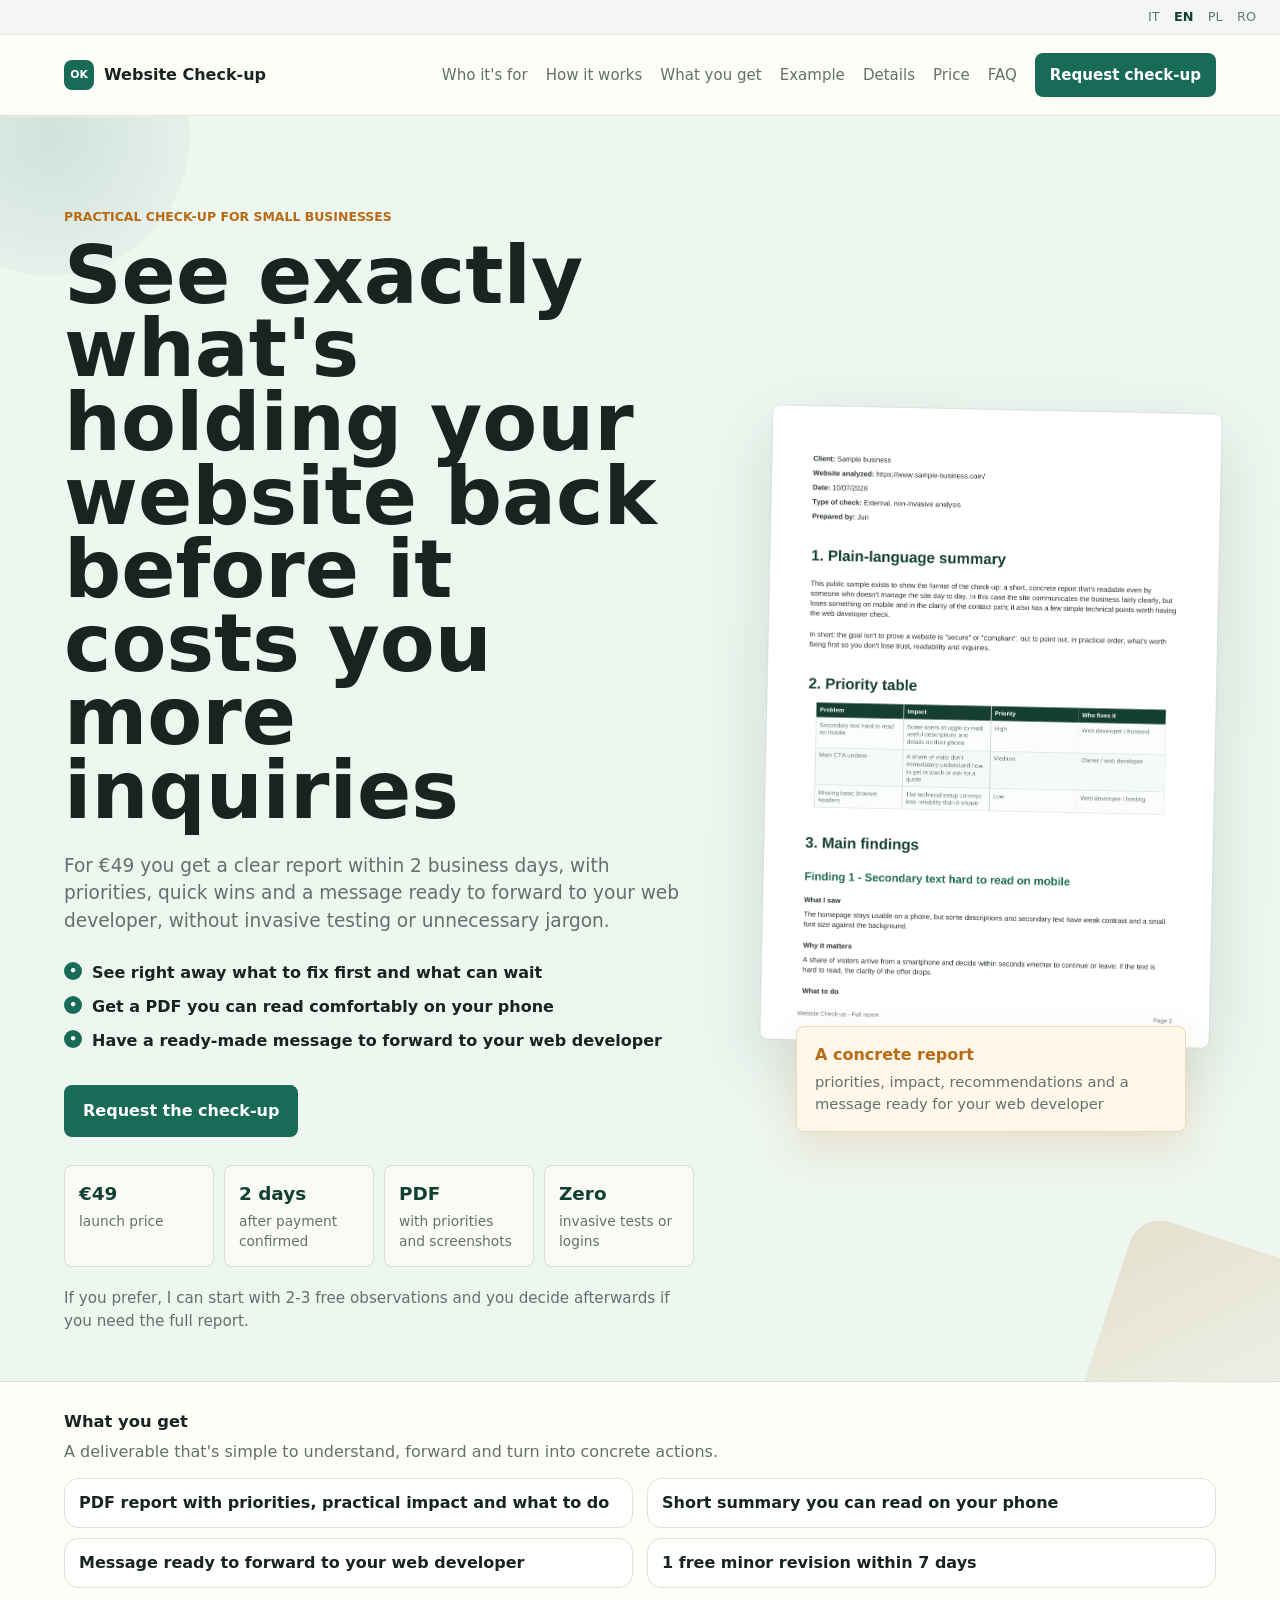
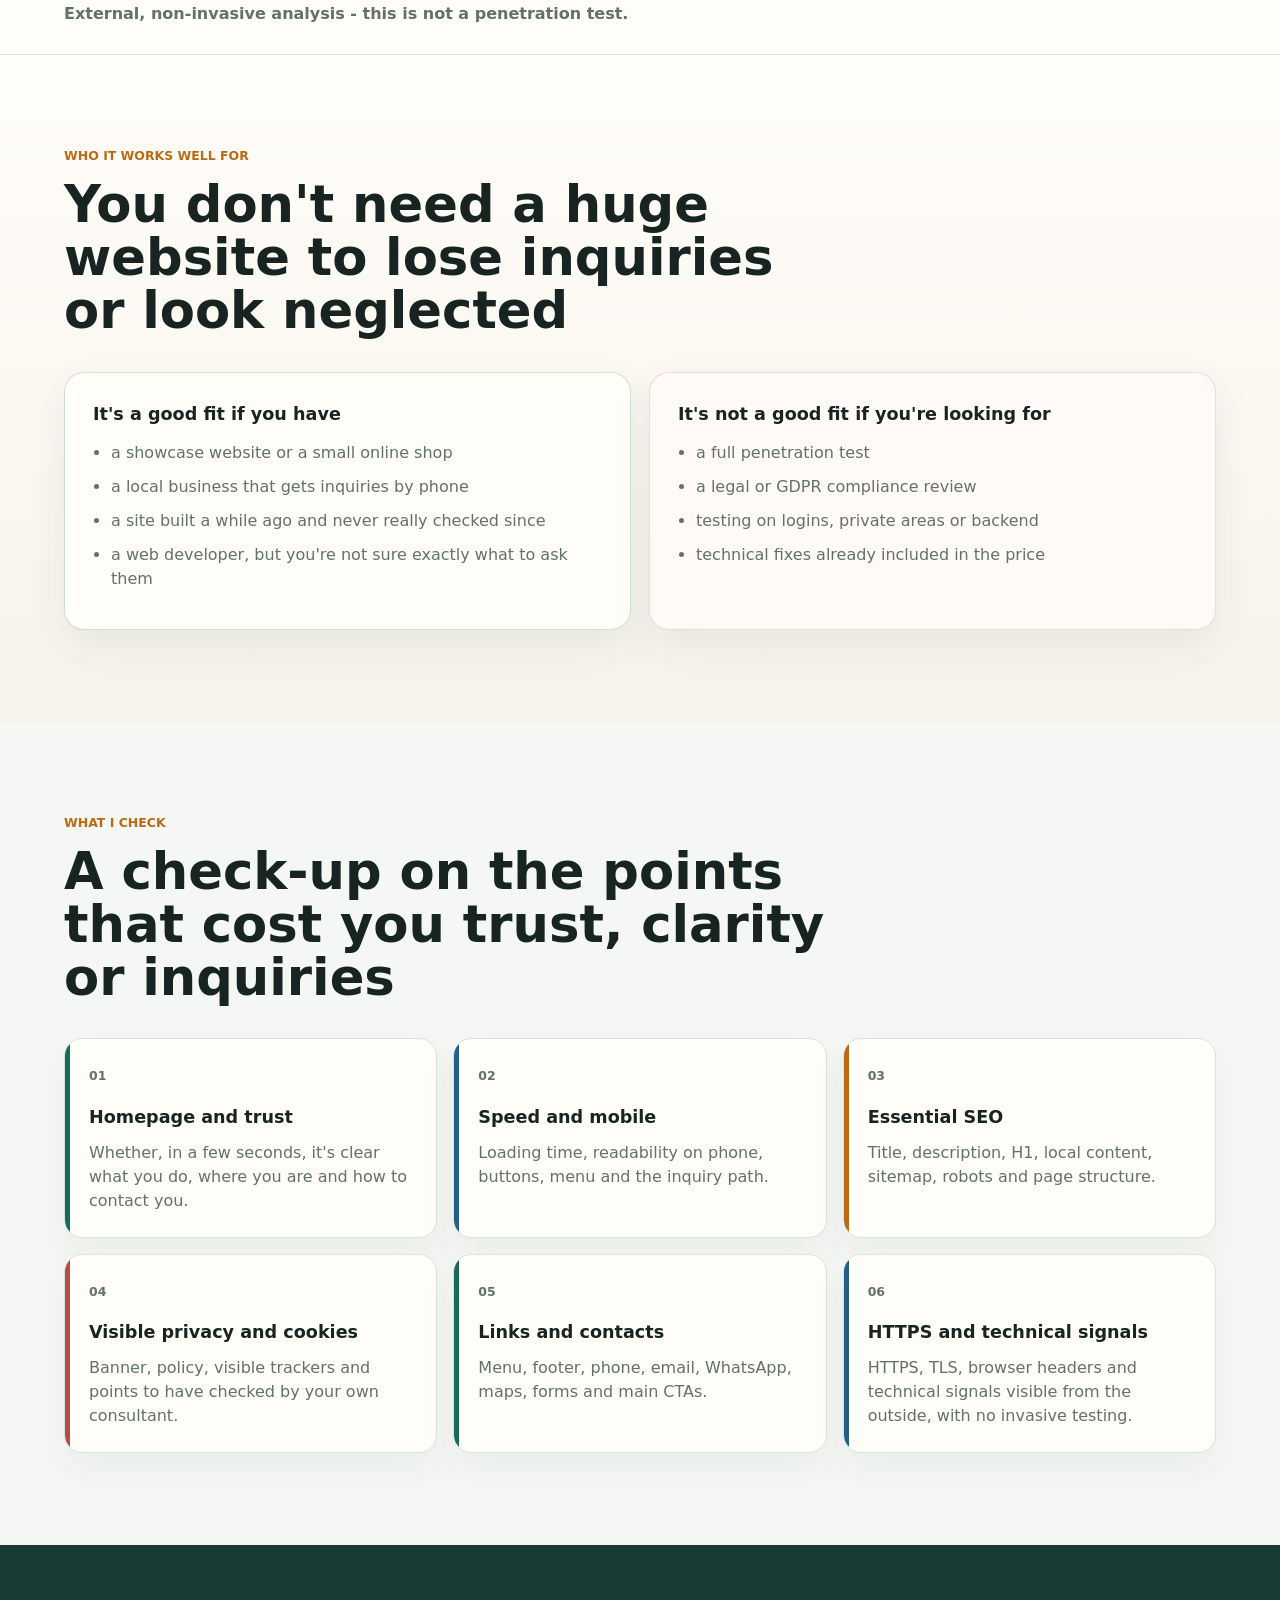
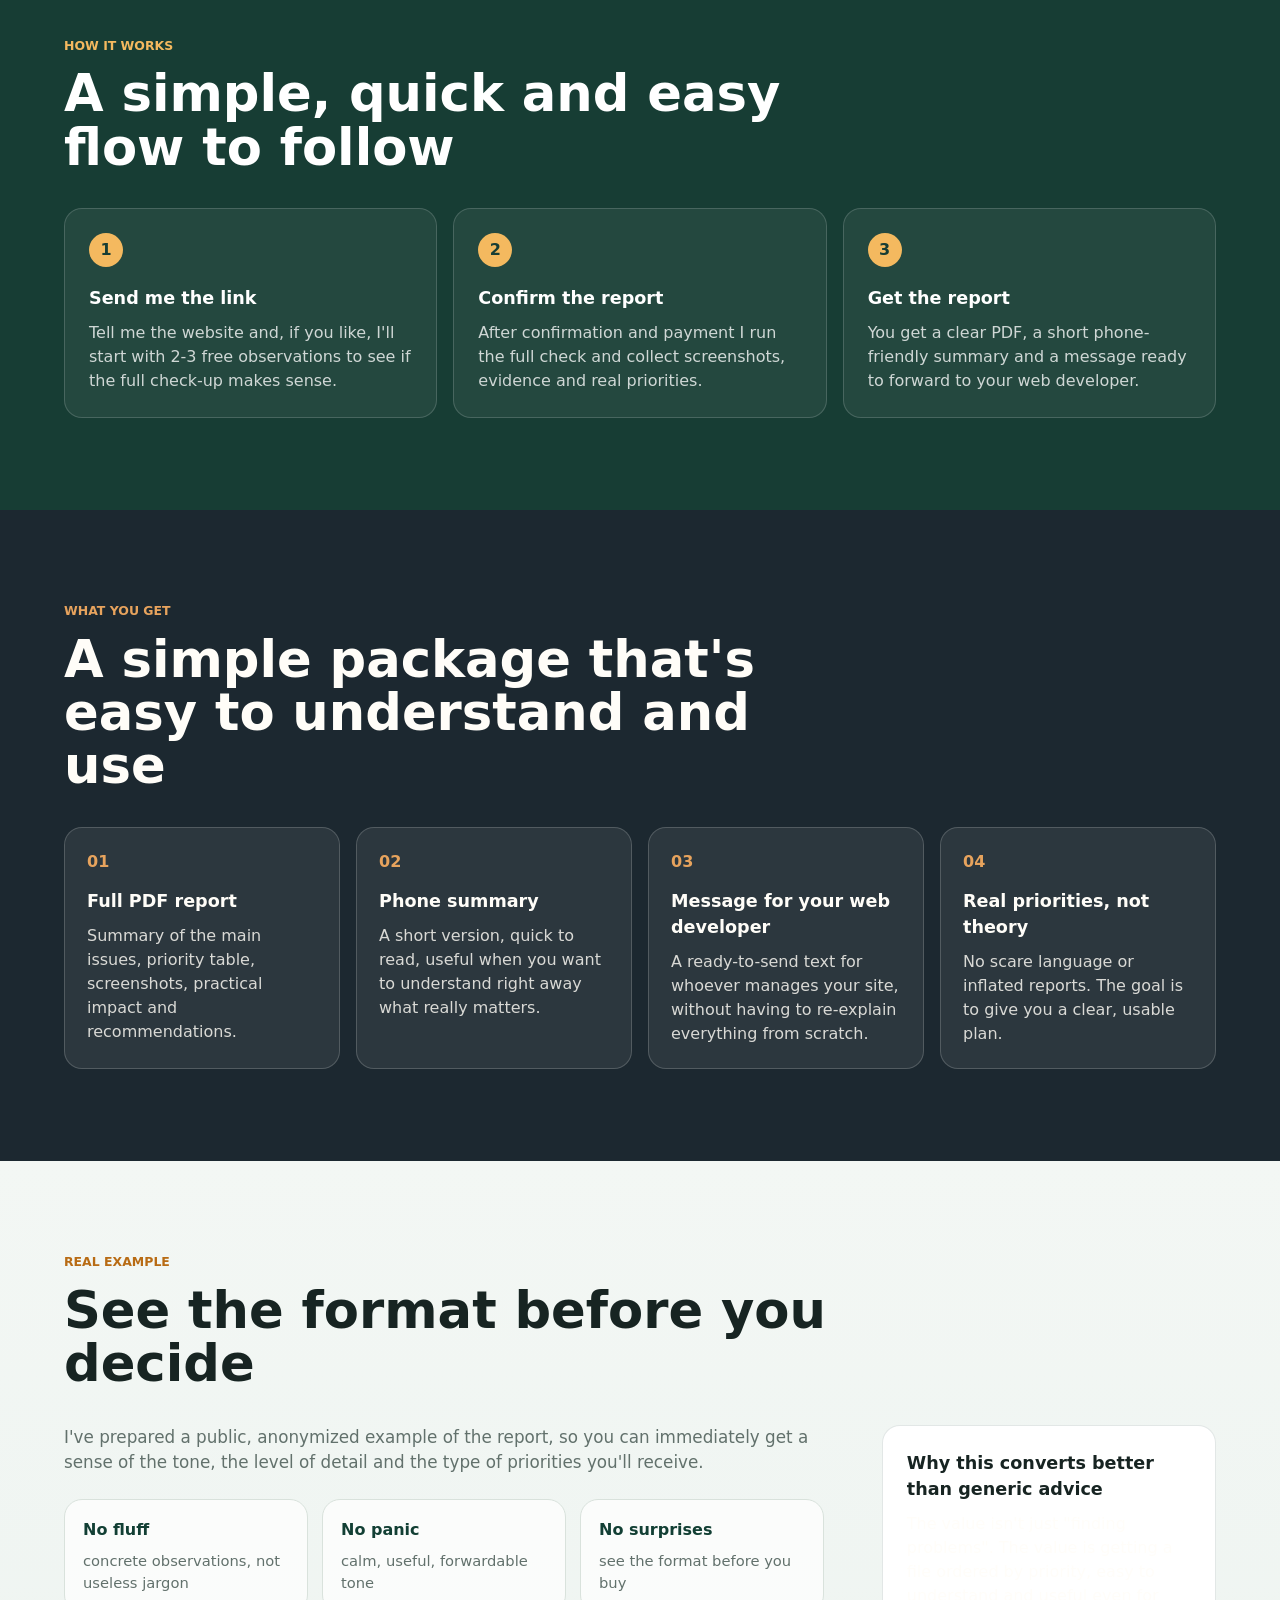
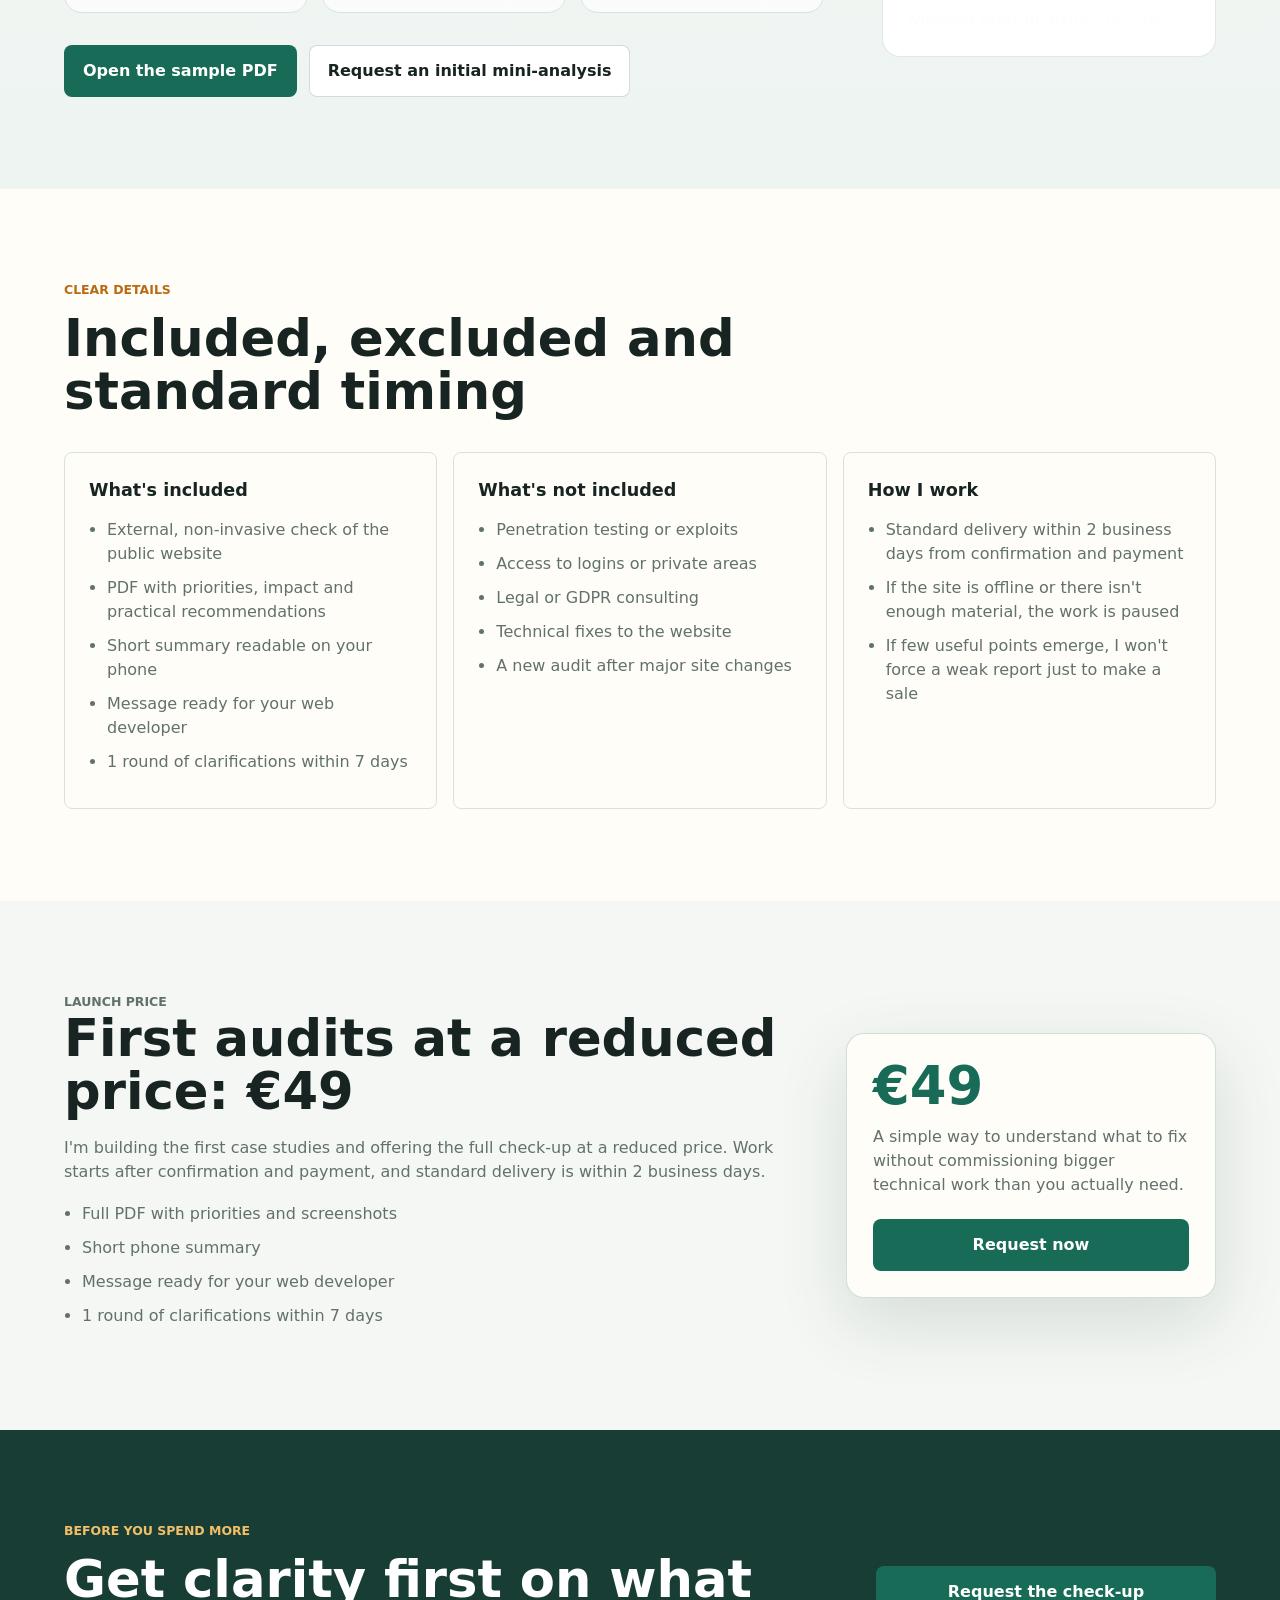
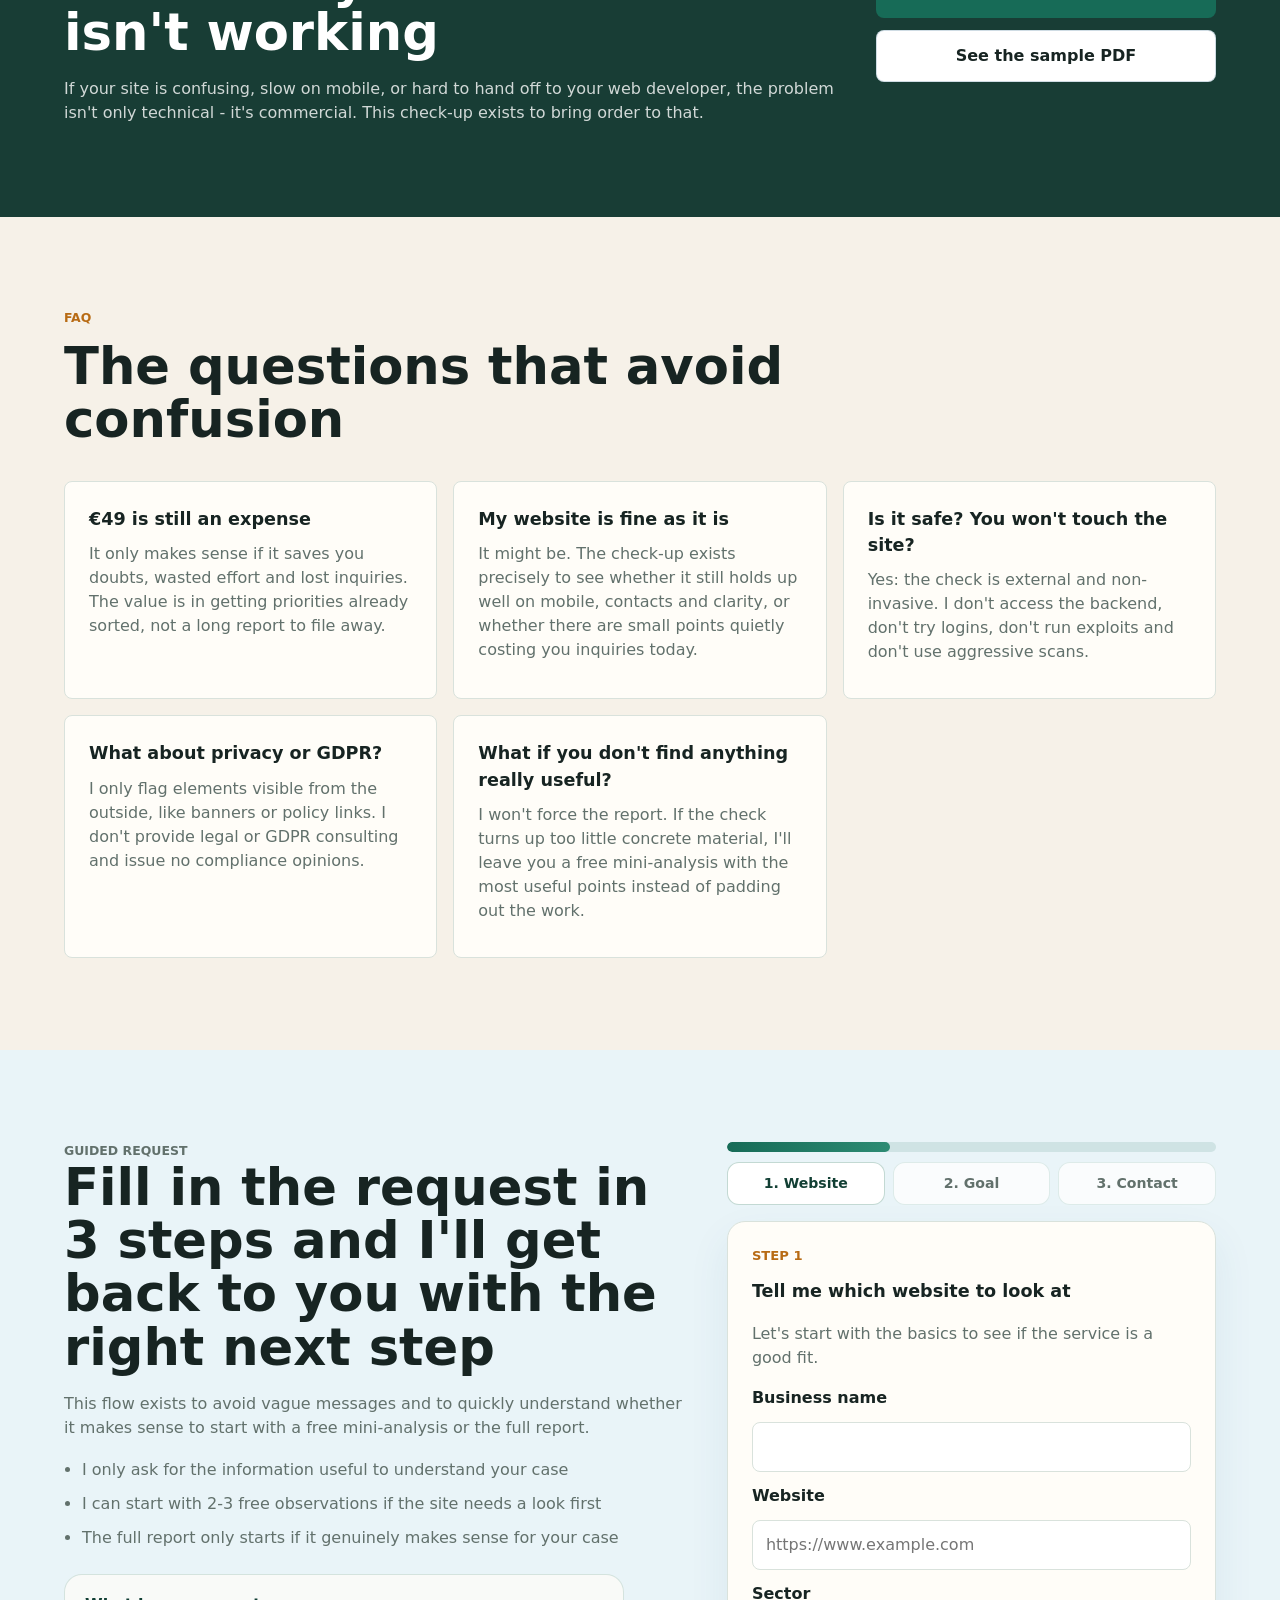
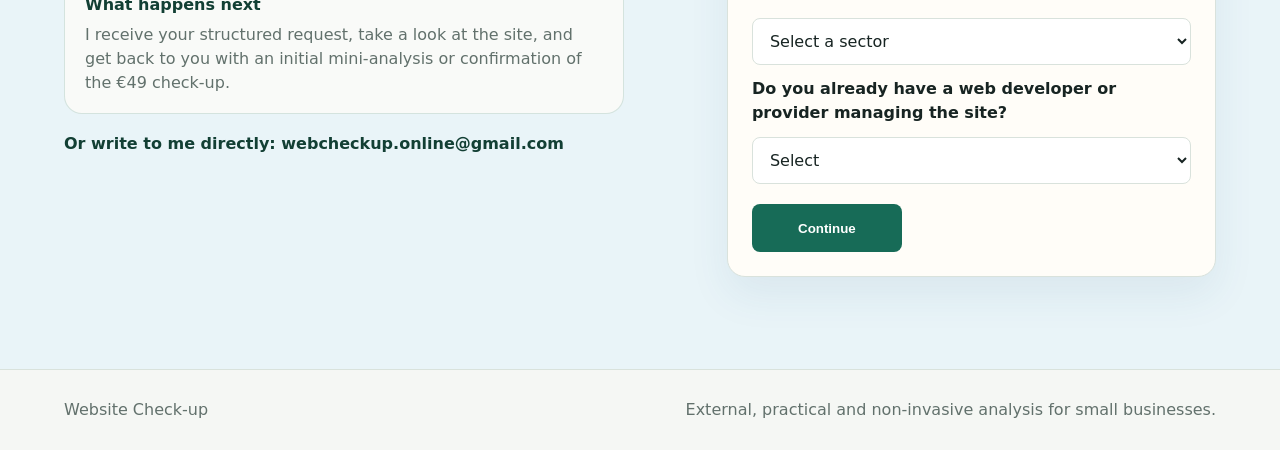
==== commit ad395c78: "feat: translate public sample report + wire language-specific assets into each landing page - Add pr" ====
--- a/landing-page/en/index.html
+++ b/landing-page/en/index.html
@@ -82,7 +82,7 @@
 
         <aside class="report-preview" aria-label="Report preview">
           <div class="sample-card">
-            <img src="../assets/sample-report-page.png" alt="Preview of a page from the PDF report">
+            <img src="../assets/sample-report-page-en.png" alt="Preview of a page from the PDF report">
           </div>
           <div class="preview-note">
             <strong>A concrete report</strong>
@@ -249,7 +249,7 @@
               </div>
             </div>
             <div class="hero-actions">
-              <a class="button primary" href="../assets/public-sample-report.pdf">Open the sample PDF</a>
+              <a class="button primary" href="../assets/public-sample-report-en.pdf">Open the sample PDF</a>
               <a class="button secondary" href="#contatto">Request an initial mini-analysis</a>
             </div>
           </div>
@@ -332,7 +332,7 @@
         </div>
         <div class="cta-band-actions">
           <a class="button primary full" href="#contatto">Request the check-up</a>
-          <a class="button secondary full" href="../assets/public-sample-report.pdf">See the sample PDF</a>
+          <a class="button secondary full" href="../assets/public-sample-report-en.pdf">See the sample PDF</a>
         </div>
       </section>
 
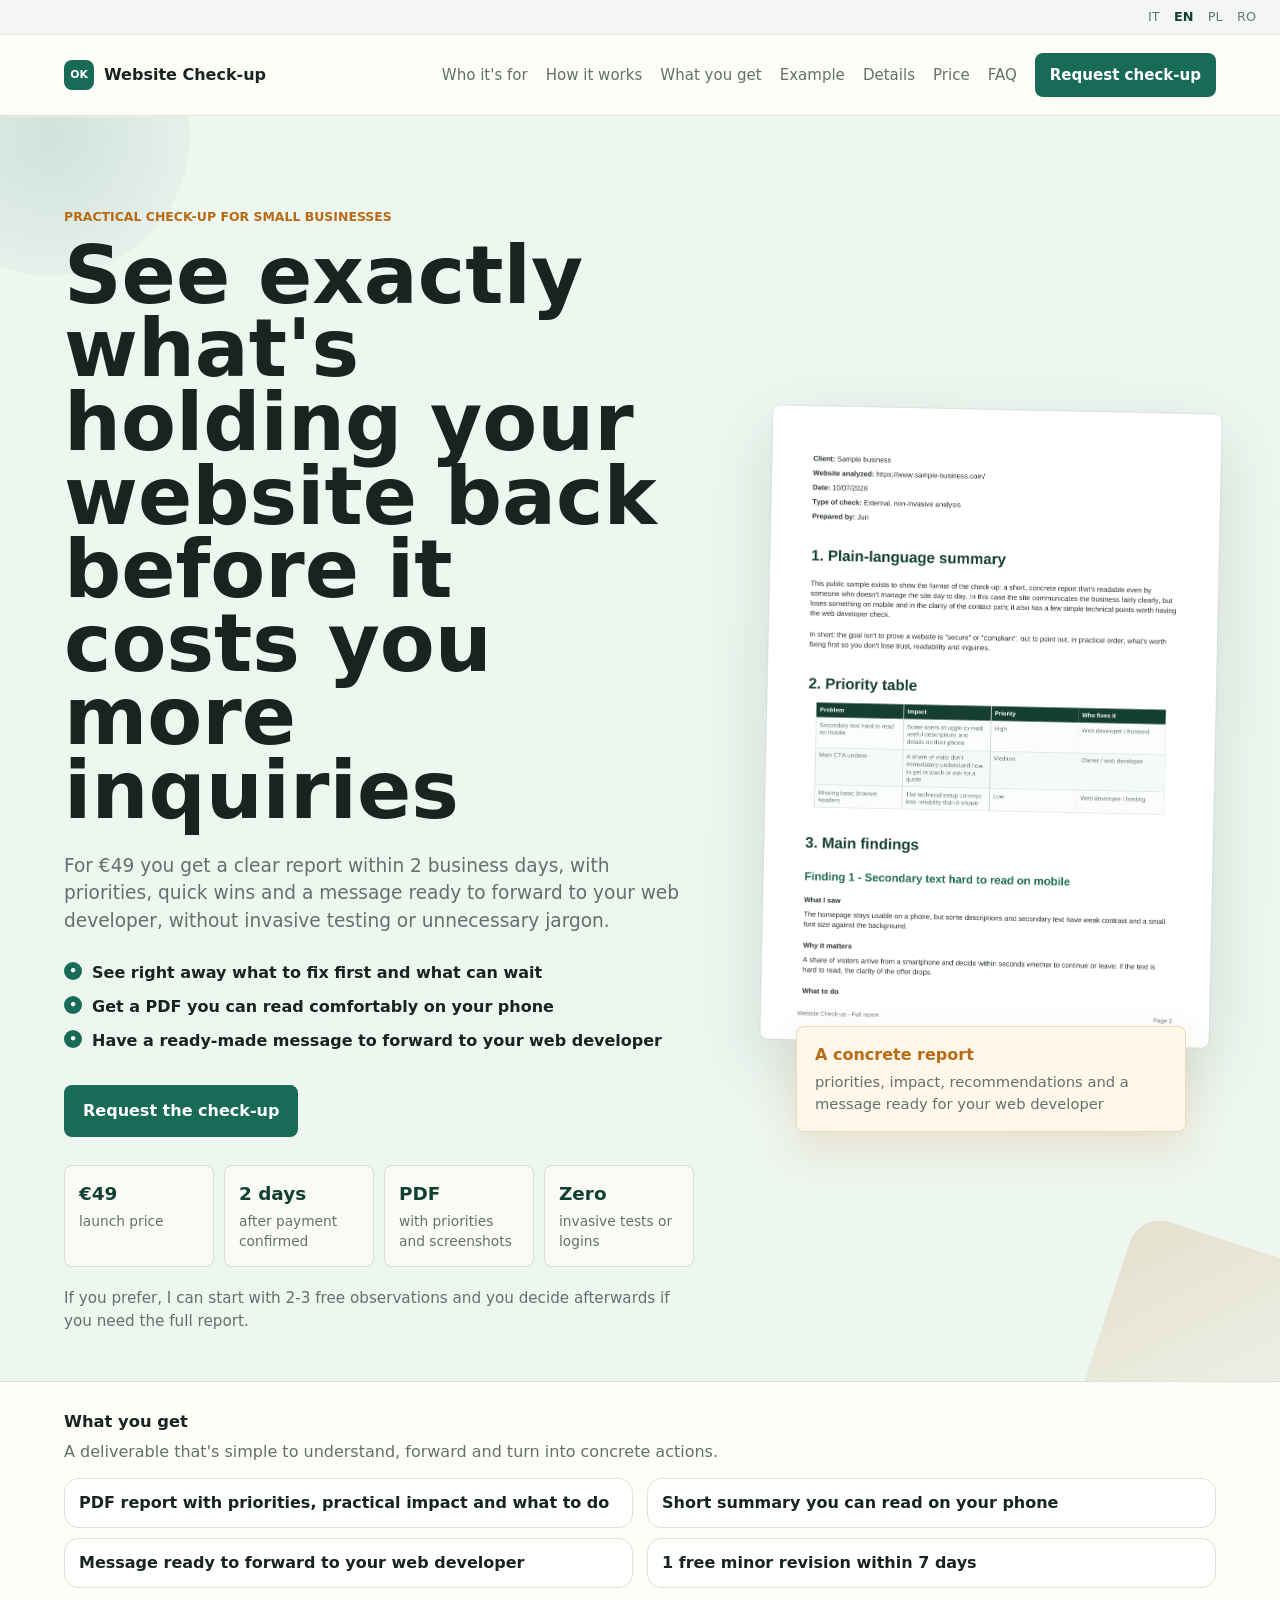
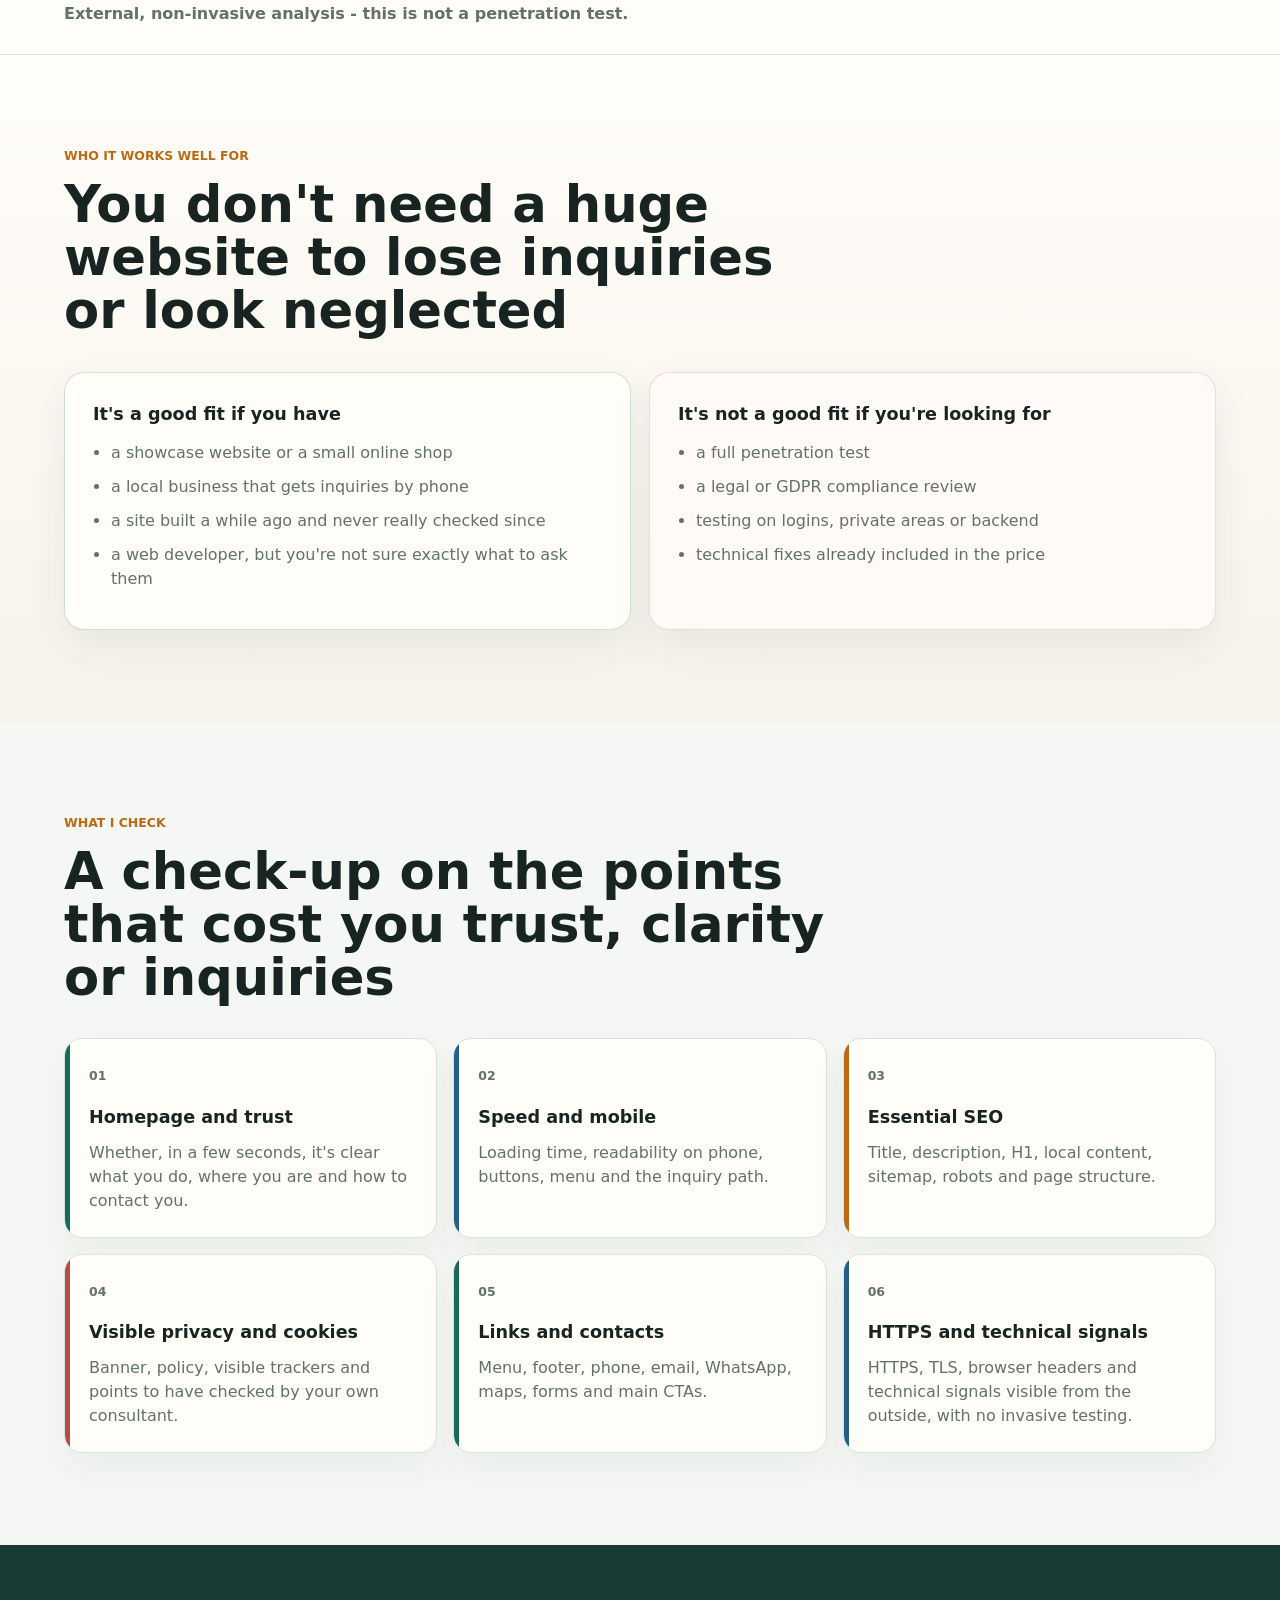
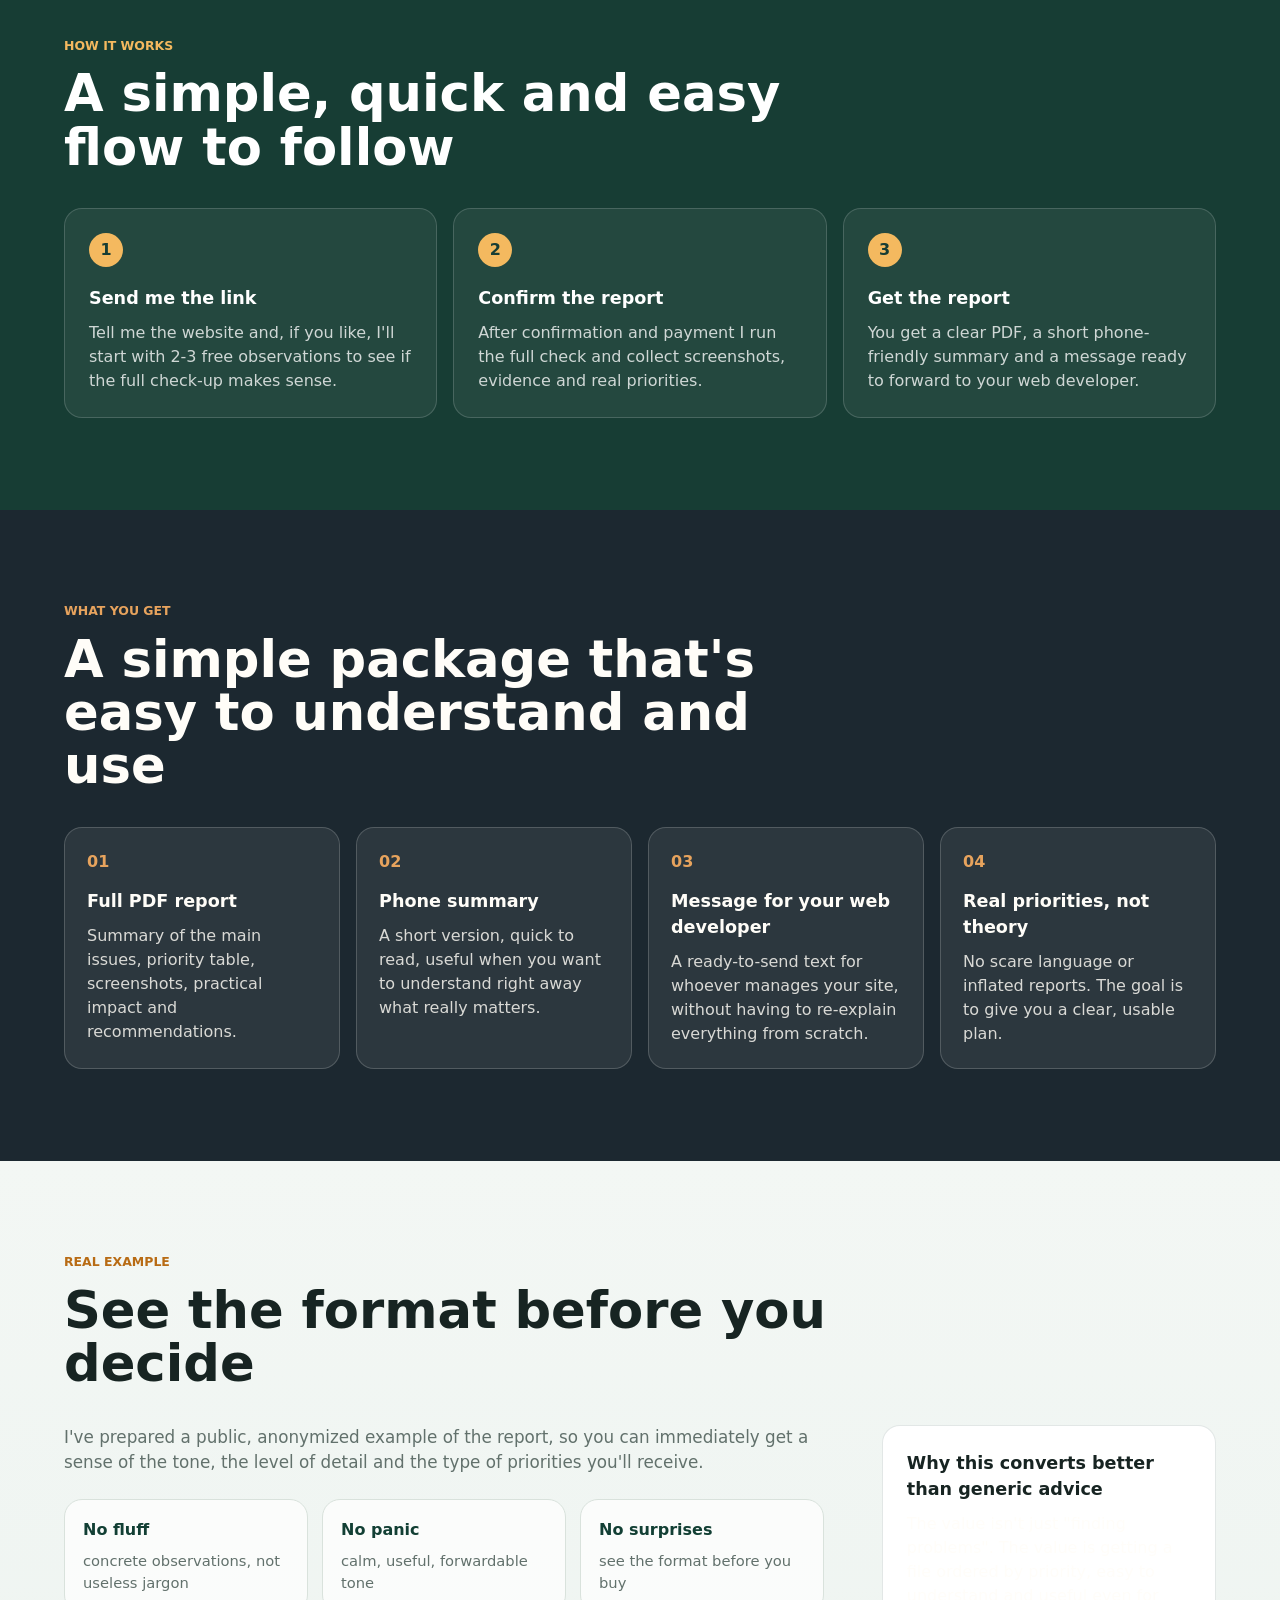
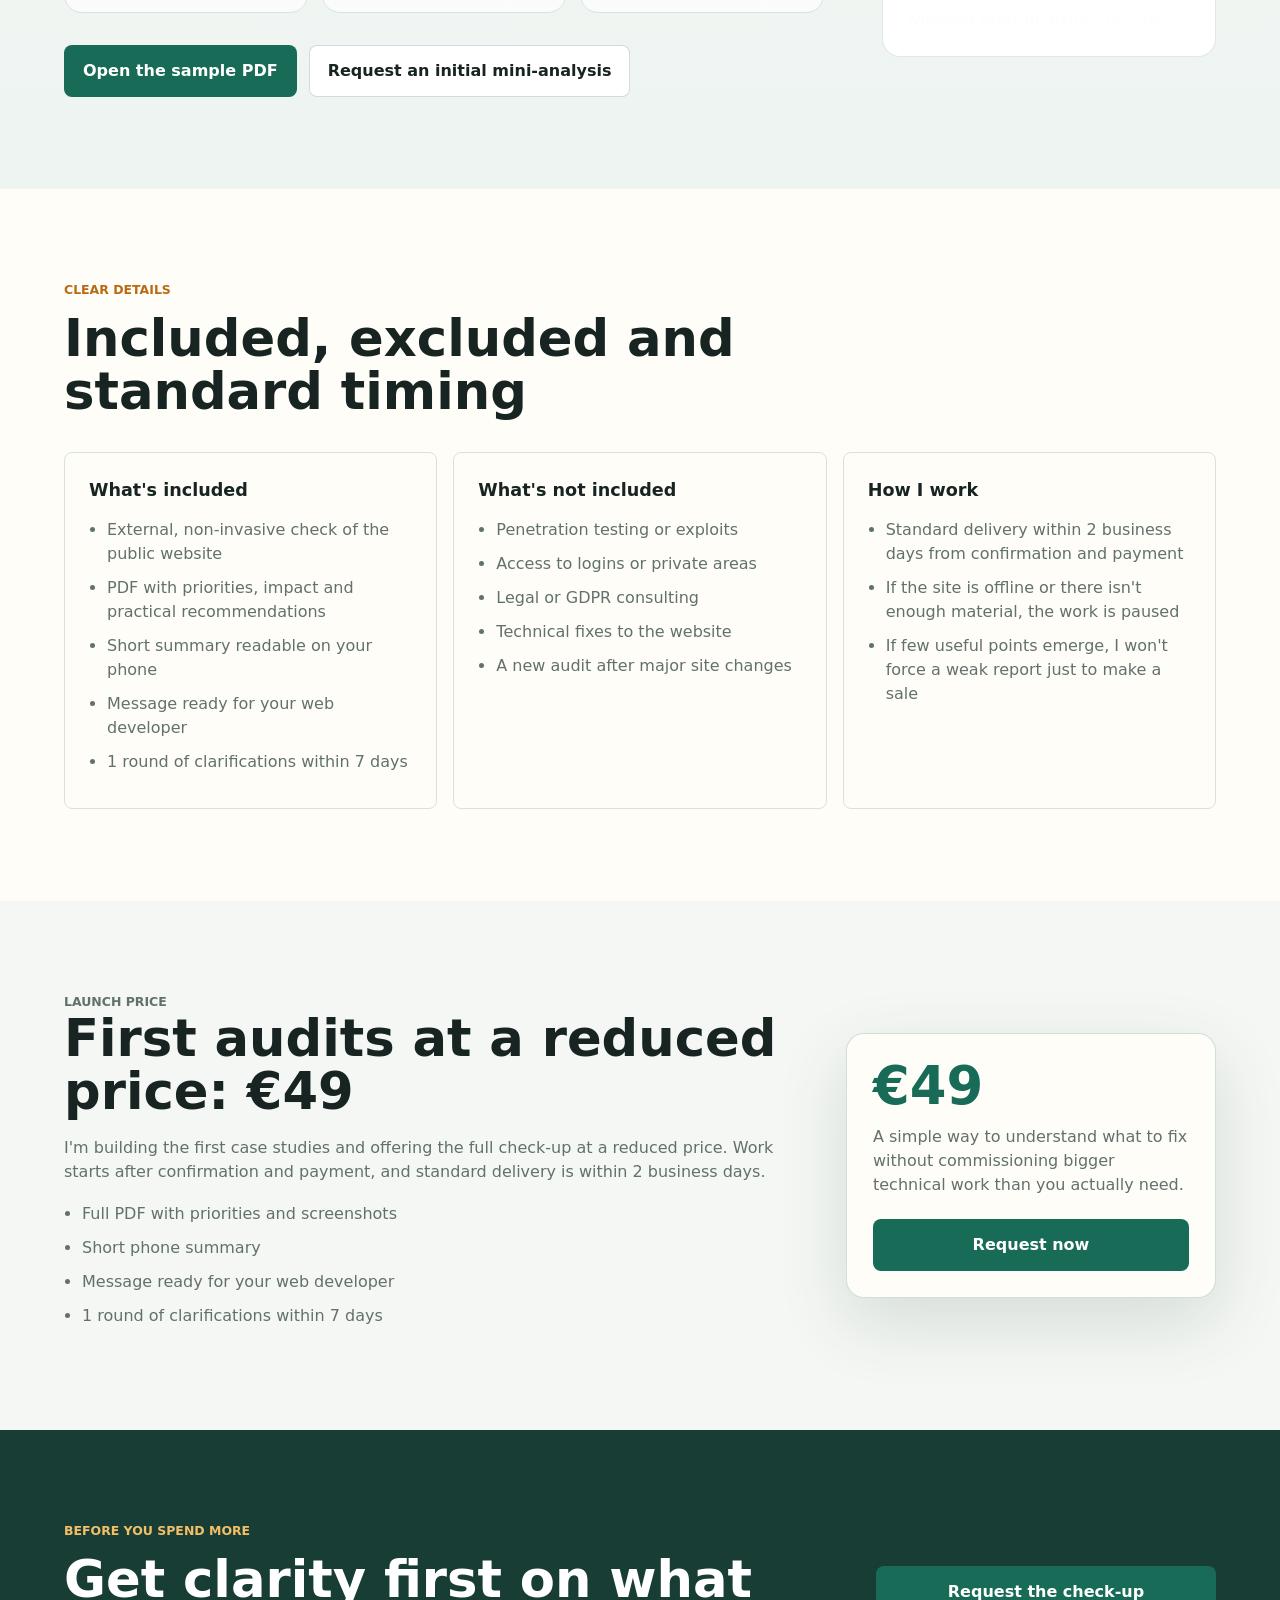
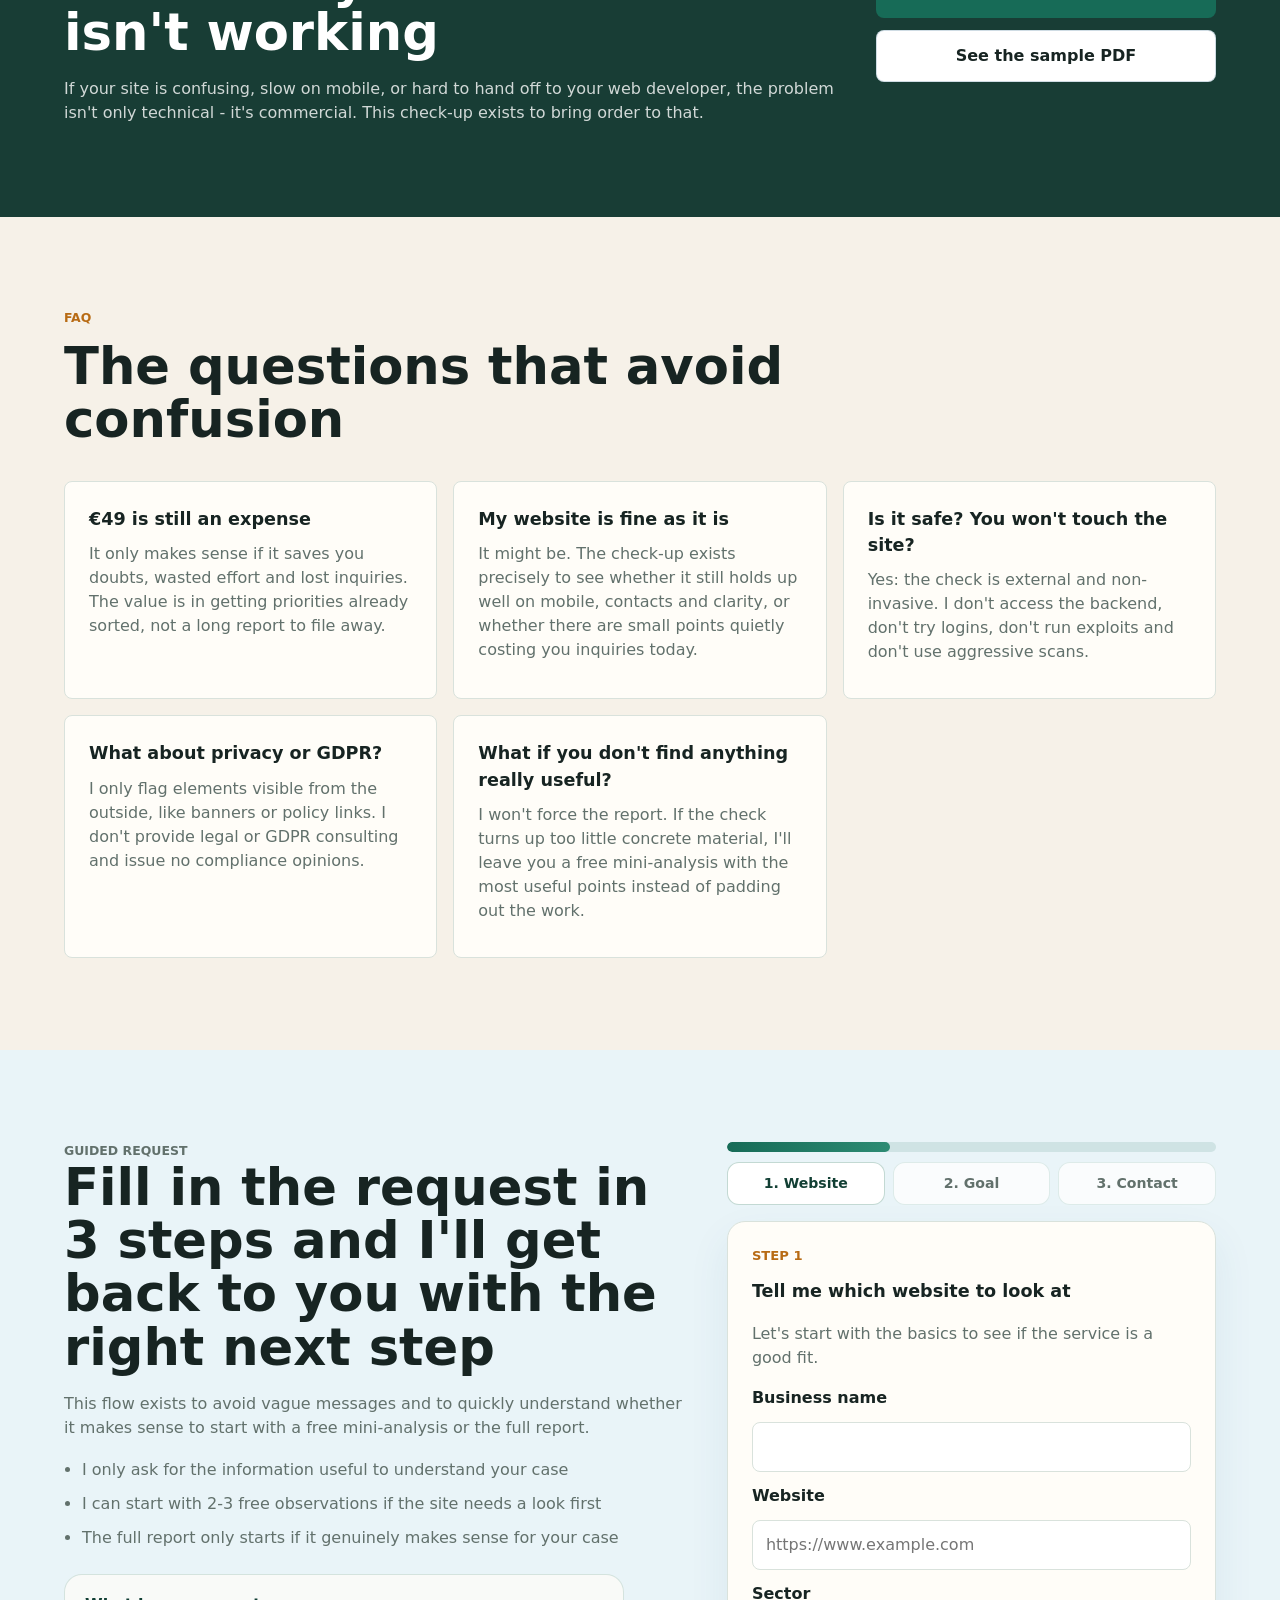
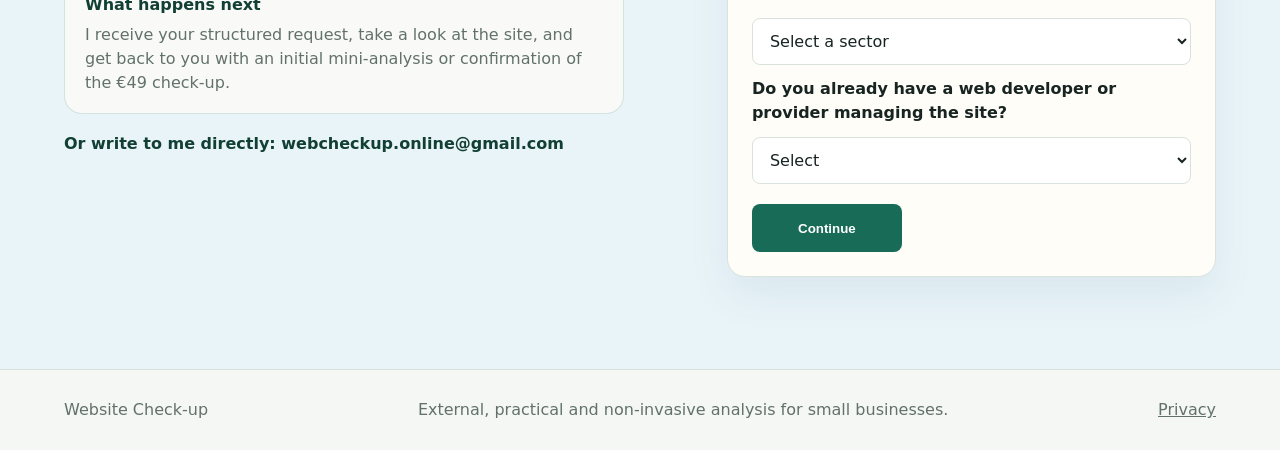
==== commit 96512062: "harden landing page and audit workflow" ====
--- a/landing-page/en/index.html
+++ b/landing-page/en/index.html
@@ -8,6 +8,8 @@
       content="Practical website check-up for small businesses: trust, inquiries, mobile, speed, basic SEO, links and contacts. PDF report with priorities for €49."
     >
     <meta name="theme-color" content="#123f34">
+    <meta http-equiv="Content-Security-Policy" content="default-src 'self'; base-uri 'self'; form-action https://formsubmit.co; connect-src 'self' https://formsubmit.co; img-src 'self' data:; object-src 'none'; script-src 'self'; style-src 'self'">
+    <meta name="referrer" content="strict-origin-when-cross-origin">
     <title>Website Check-up | More Trust, More Clarity, More Inquiries</title>
     <link rel="icon" href="data:,">
     <link rel="stylesheet" href="../styles.css">
@@ -18,11 +20,11 @@
     <link rel="alternate" hreflang="x-default" href="https://www.webcheckup.online/">
   </head>
   <body>
-    <div style="display:flex;justify-content:flex-end;gap:.9rem;padding:.45rem 1.5rem;font-size:.8rem;background:#f4f6f5;border-bottom:1px solid #e3e7e5">
-      <a href="/" style="color:#6b7671;text-decoration:none">IT</a>
-      <a href="/en/" style="color:#123f34;text-decoration:none;font-weight:600">EN</a>
-      <a href="/pl/" style="color:#6b7671;text-decoration:none">PL</a>
-      <a href="/ro/" style="color:#6b7671;text-decoration:none">RO</a>
+    <div class="language-switcher">
+      <a href="/">IT</a>
+      <a href="/en/" class="is-active">EN</a>
+      <a href="/pl/">PL</a>
+      <a href="/ro/">RO</a>
     </div>
     <header class="site-header">
       <a class="brand" href="#top" aria-label="Website Check-up">
@@ -511,8 +513,12 @@
               </select>
 
               <label class="consent-line">
-                <input type="checkbox" id="consent" required>
+                <input type="checkbox" id="consent" name="Conferma sito pubblico" value="Sì" required>
                 <span>I confirm the website listed is public and that I can request an external, non-invasive review.</span>
+              </label>
+              <label class="consent-line">
+                <input type="checkbox" id="privacy-ack" name="Conferma informativa privacy" value="Sì" required>
+                <span>I have read the <a href="privacy.html">privacy notice</a>.</span>
               </label>
 
               <div class="intake-summary" id="intake-summary"></div>
@@ -531,6 +537,7 @@
     <footer class="site-footer">
       <p>Website Check-up</p>
       <p>External, practical and non-invasive analysis for small businesses.</p>
+      <p><a href="privacy.html">Privacy</a></p>
     </footer>
 
     <div class="mobile-cta">
--- a/landing-page/styles.css
+++ b/landing-page/styles.css
@@ -17,6 +17,26 @@
   font-family: "Avenir Next", "Segoe UI", ui-sans-serif, system-ui, -apple-system, BlinkMacSystemFont, sans-serif;
 }
 
+.language-switcher {
+  display: flex;
+  justify-content: flex-end;
+  gap: 0.9rem;
+  padding: 0.45rem 1.5rem;
+  font-size: 0.8rem;
+  background: #f4f6f5;
+  border-bottom: 1px solid #e3e7e5;
+}
+
+.language-switcher a {
+  color: #6b7671;
+  text-decoration: none;
+}
+
+.language-switcher a.is-active {
+  color: #123f34;
+  font-weight: 600;
+}
+
 * {
   box-sizing: border-box;
 }
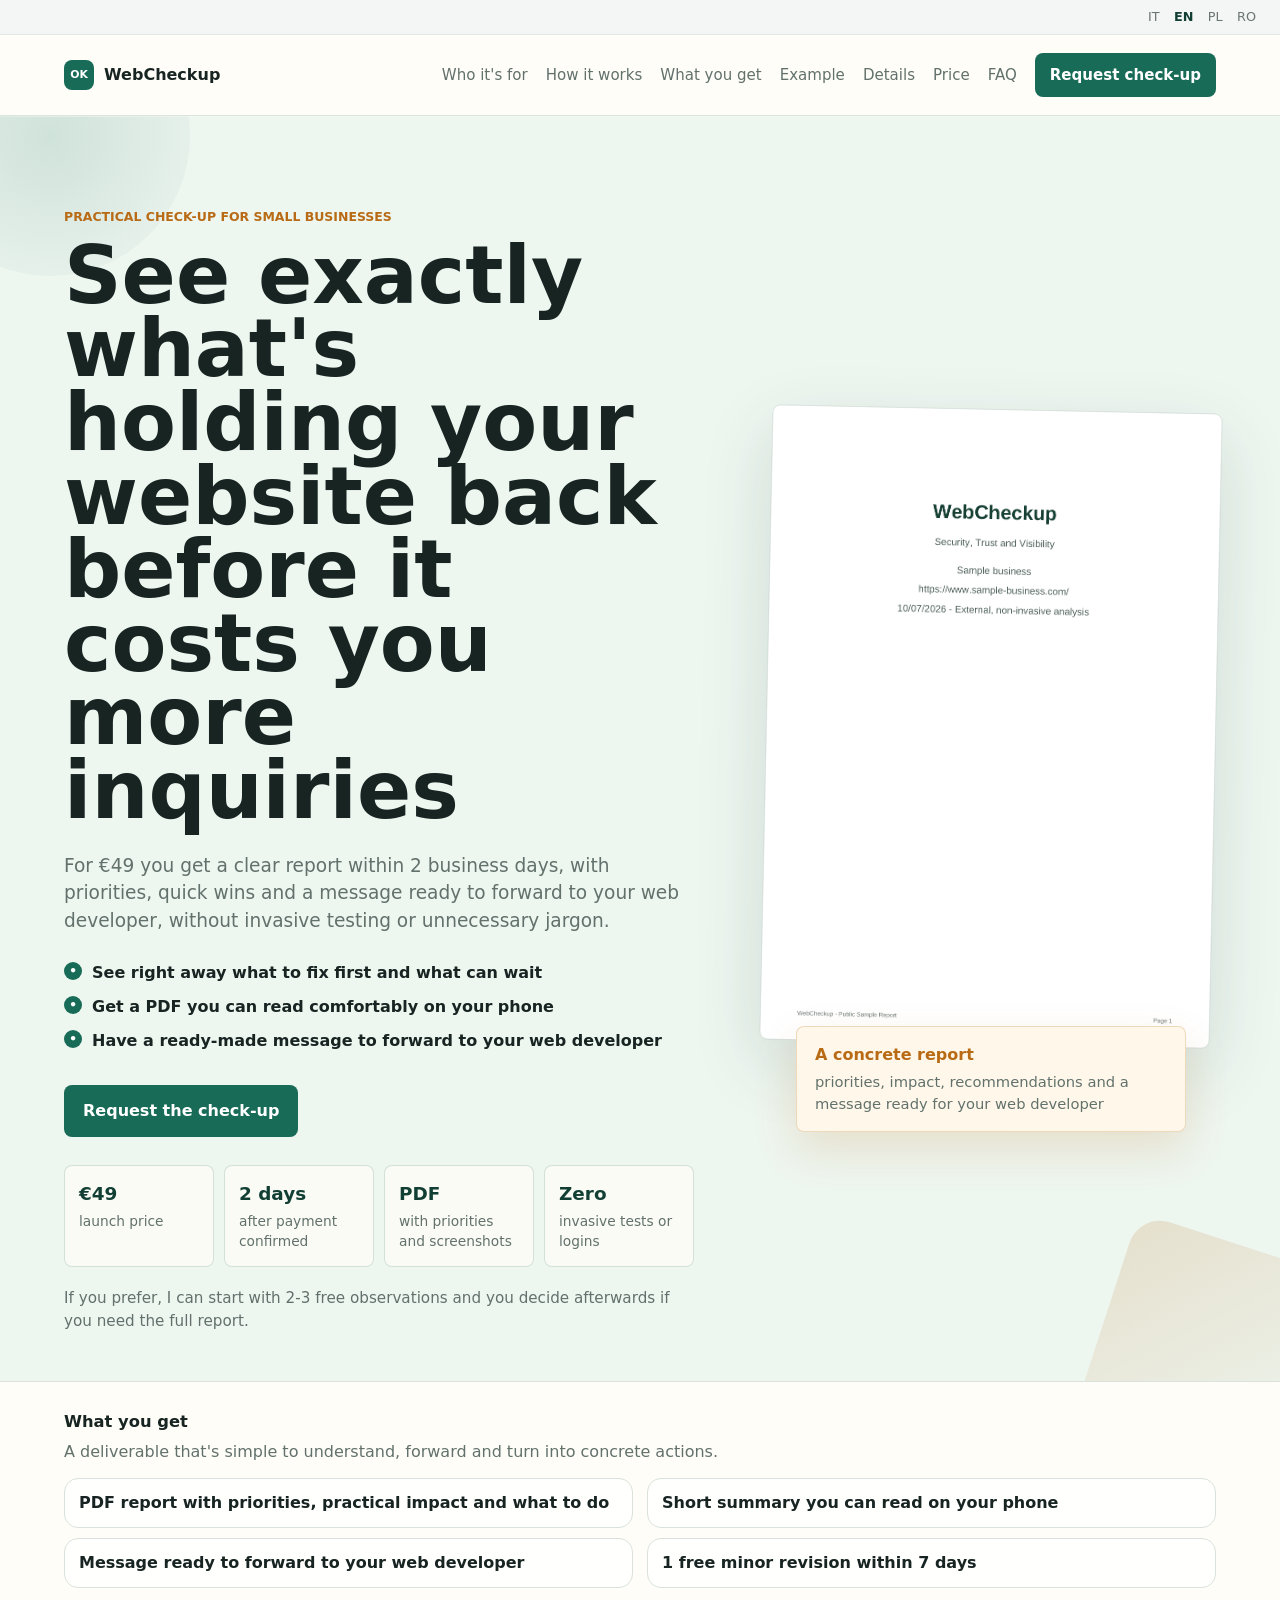
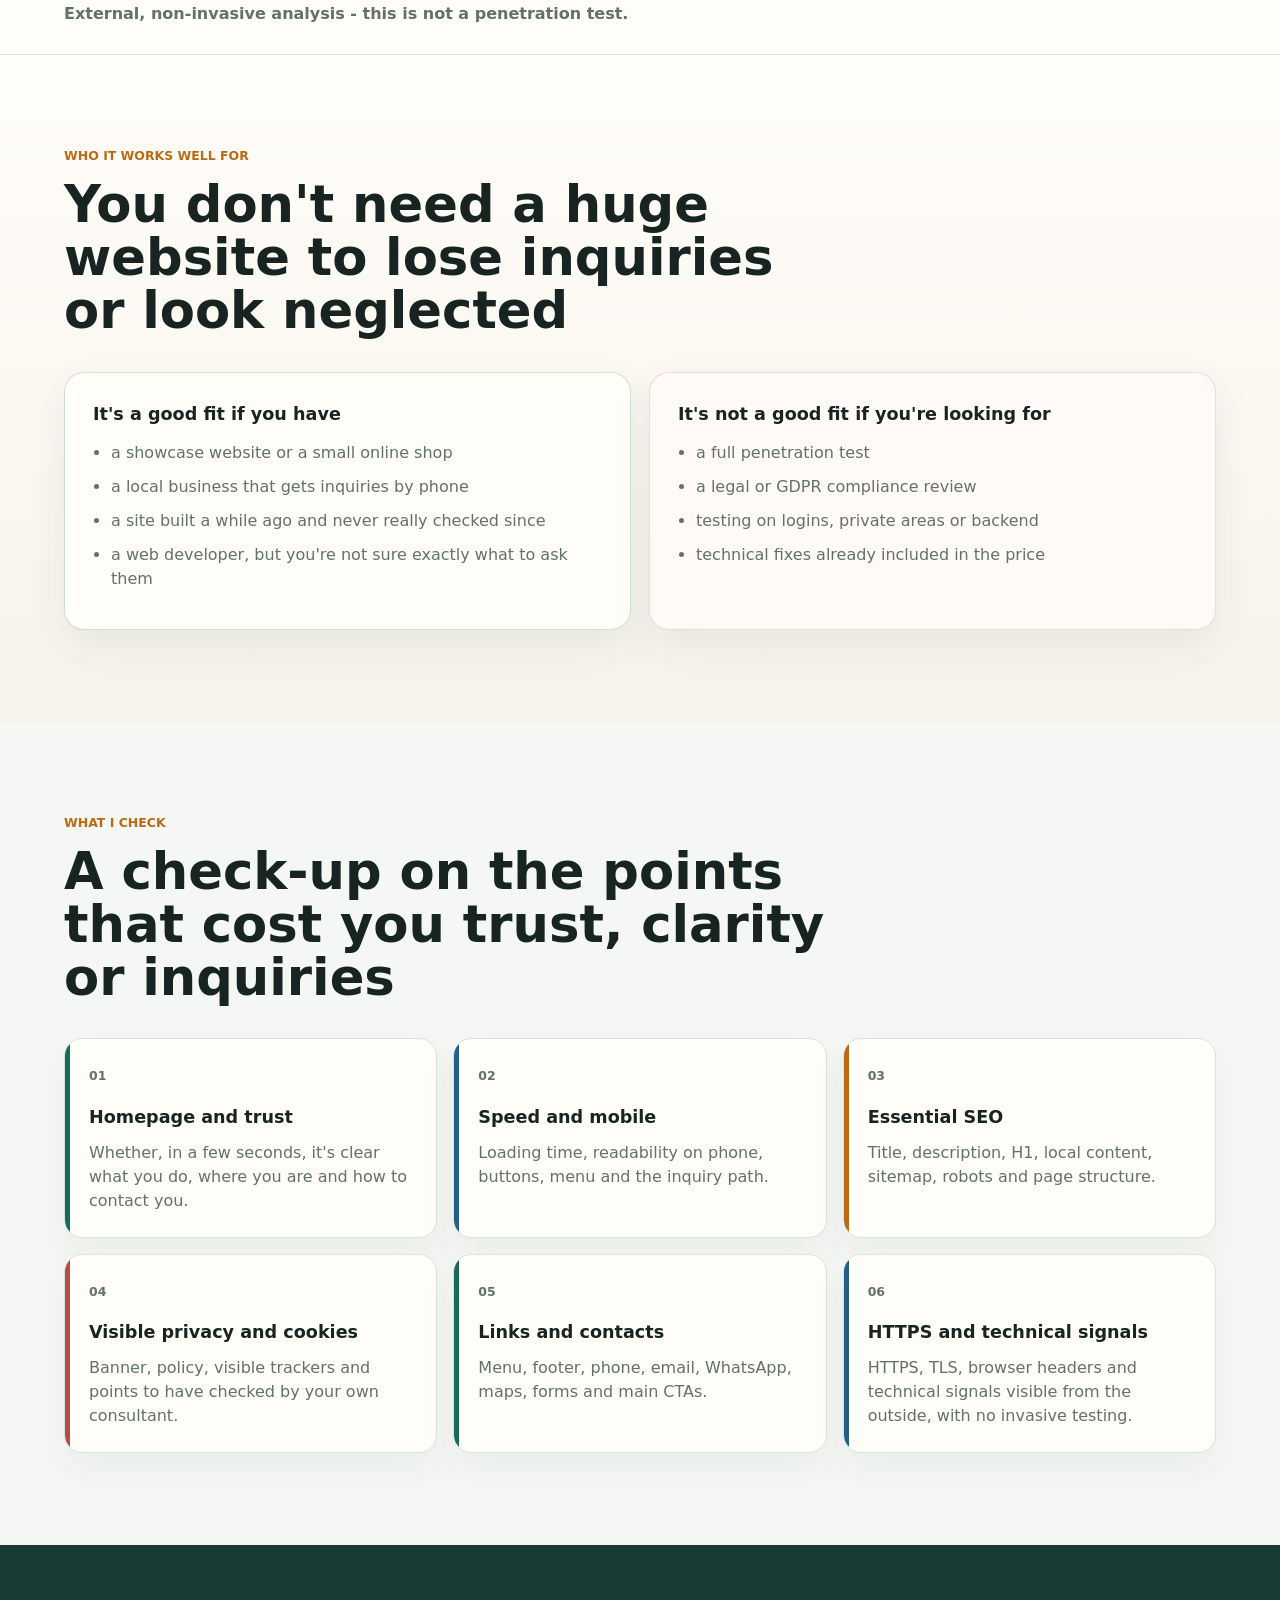
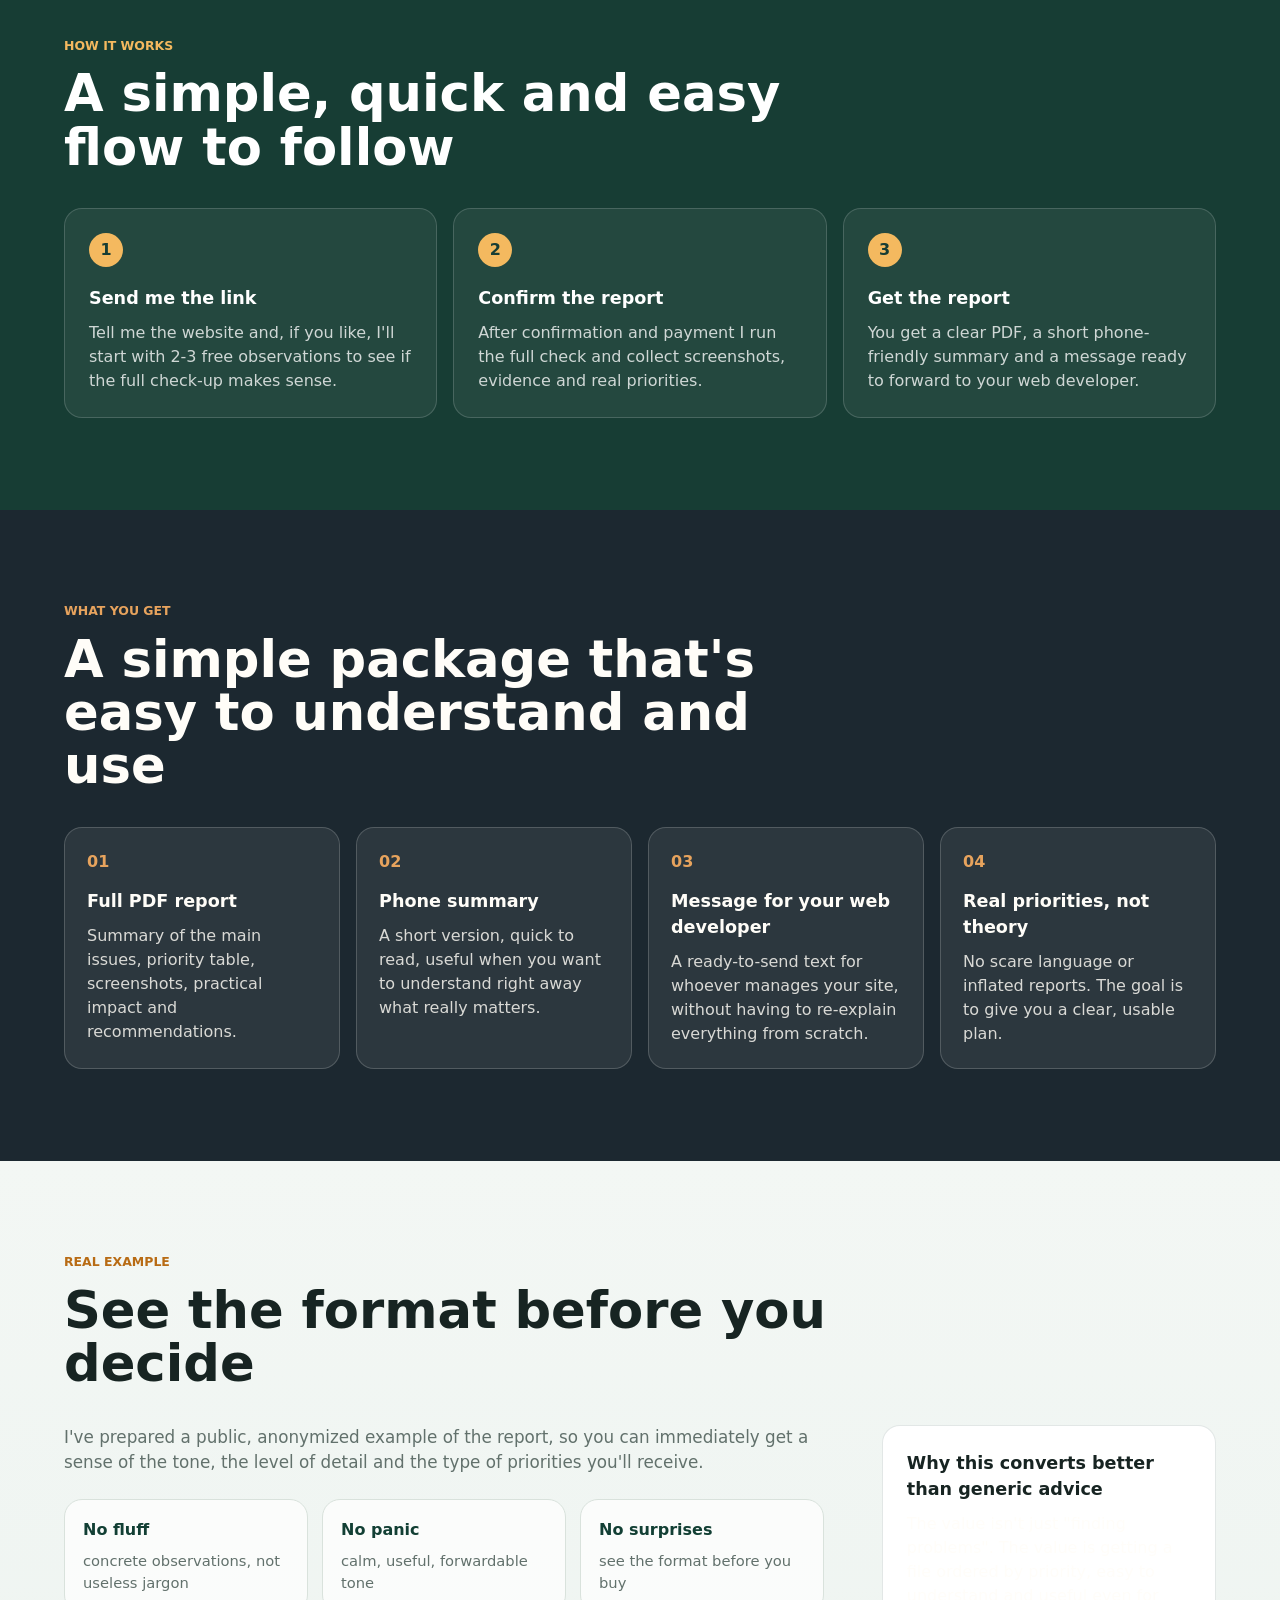
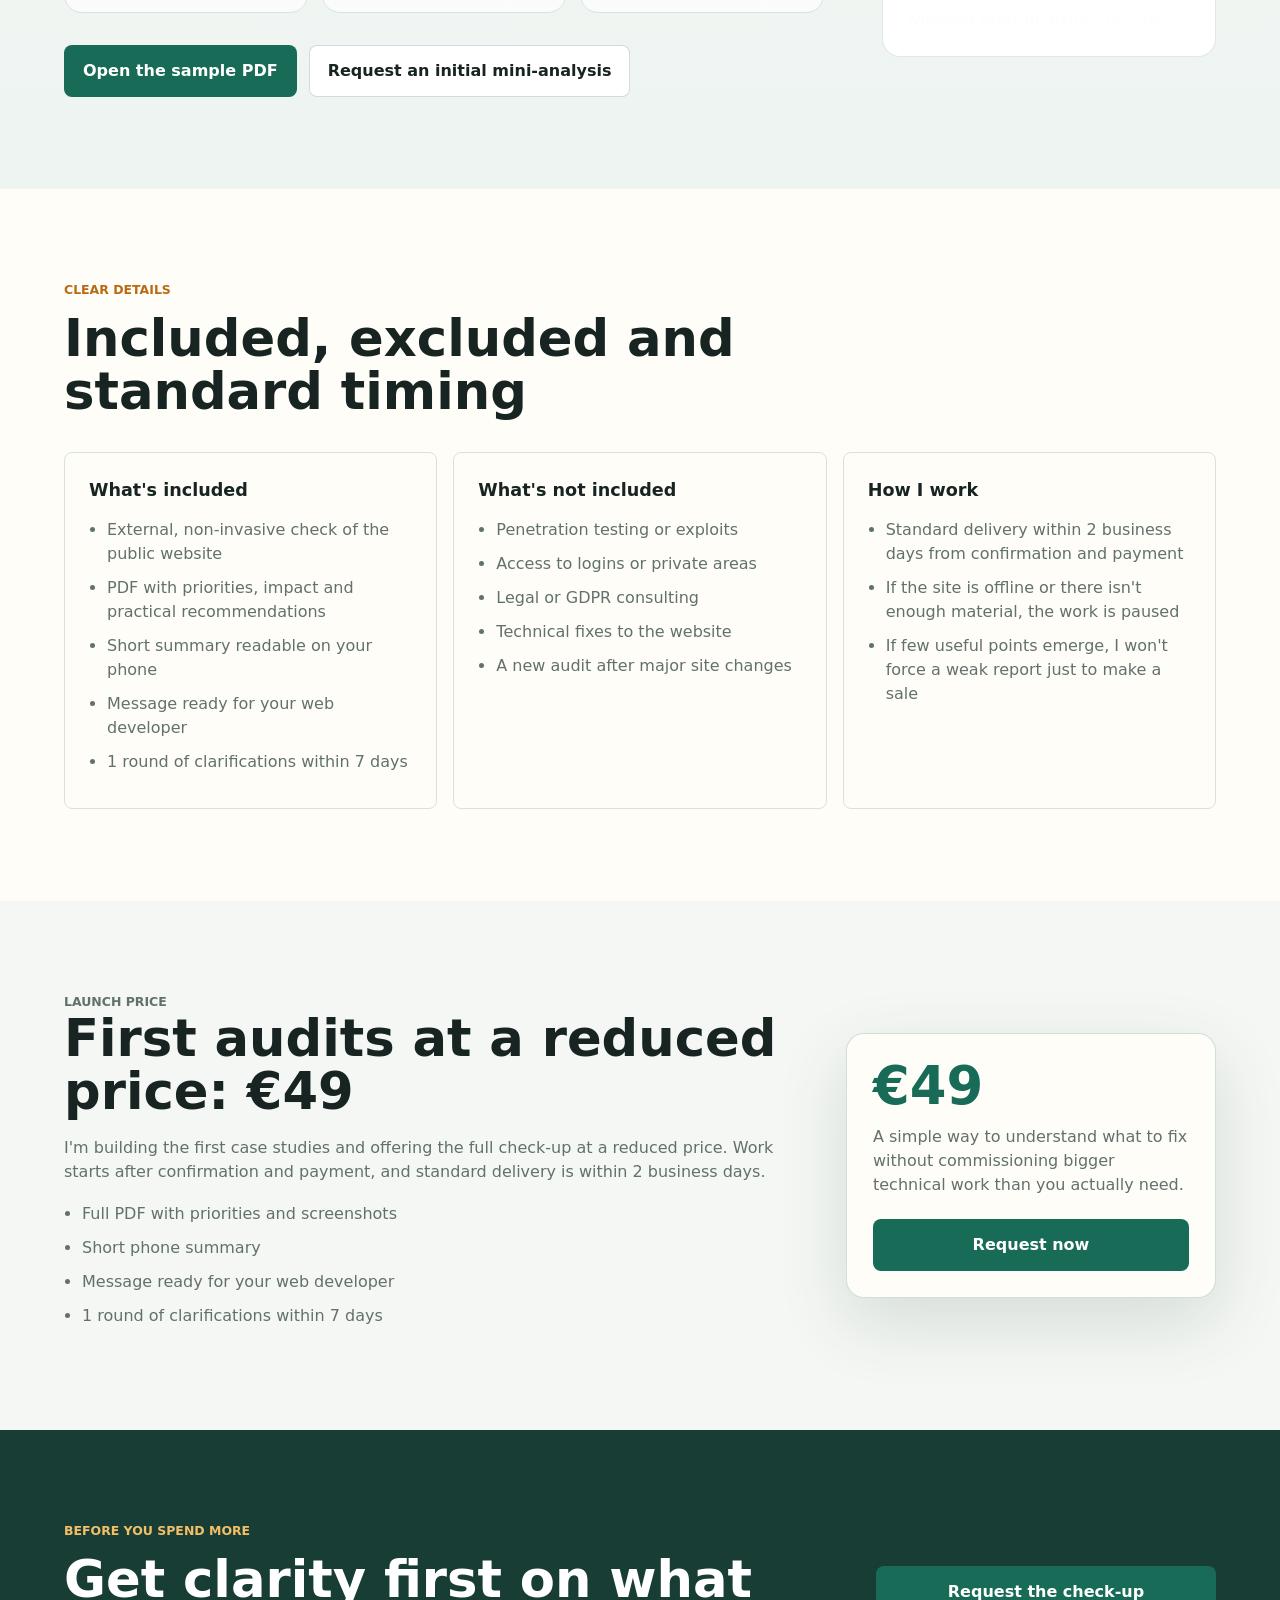
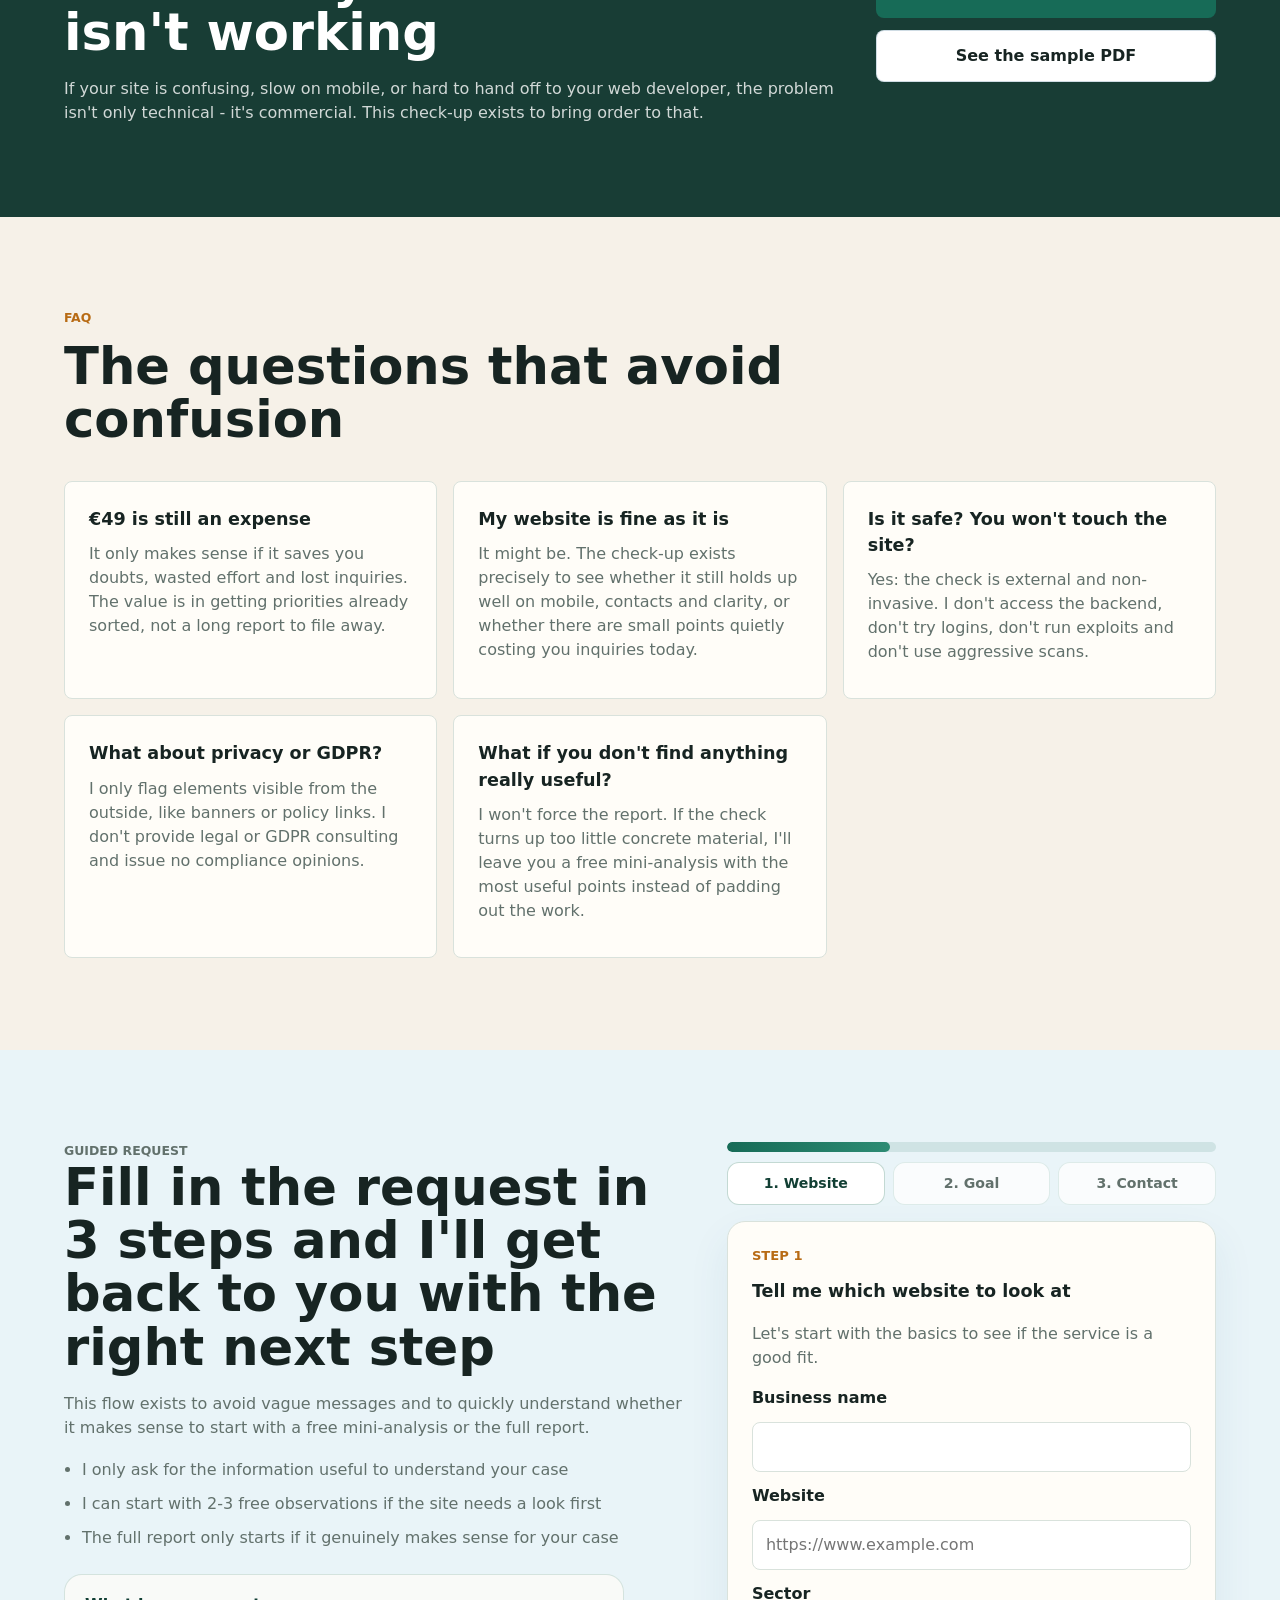
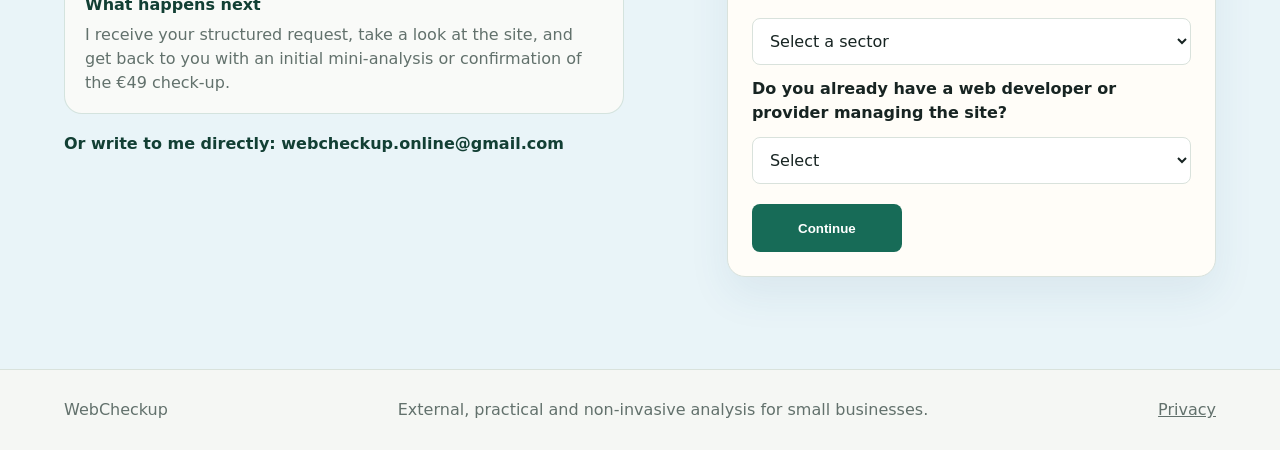
==== commit 11e3fa46: "rebrand service as WebCheckup" ====
--- a/landing-page/en/index.html
+++ b/landing-page/en/index.html
@@ -10,7 +10,7 @@
     <meta name="theme-color" content="#123f34">
     <meta http-equiv="Content-Security-Policy" content="default-src 'self'; base-uri 'self'; form-action https://formsubmit.co; connect-src 'self' https://formsubmit.co; img-src 'self' data:; object-src 'none'; script-src 'self'; style-src 'self'">
     <meta name="referrer" content="strict-origin-when-cross-origin">
-    <title>Website Check-up | More Trust, More Clarity, More Inquiries</title>
+    <title>WebCheckup | More Trust, More Clarity, More Inquiries</title>
     <link rel="icon" href="data:,">
     <link rel="stylesheet" href="../styles.css">
     <link rel="alternate" hreflang="it" href="https://www.webcheckup.online/">
@@ -27,9 +27,9 @@
       <a href="/ro/">RO</a>
     </div>
     <header class="site-header">
-      <a class="brand" href="#top" aria-label="Website Check-up">
+      <a class="brand" href="#top" aria-label="WebCheckup">
         <span class="brand-mark" aria-hidden="true">OK</span>
-        <span>Website Check-up</span>
+        <span>WebCheckup</span>
       </a>
       <nav class="nav" aria-label="Main navigation">
         <a href="#per-chi">Who it's for</a>
@@ -413,7 +413,7 @@
             action="https://formsubmit.co/e8ec857b0d8bfe719a8a391d716536b2"
             method="post"
           >
-            <input type="hidden" name="_subject" value="New request (EN) - Website Check-up">
+            <input type="hidden" name="_subject" value="New request (EN) - WebCheckup">
             <input type="hidden" name="_template" value="table">
             <input type="hidden" name="_next" id="intake-next" value="">
             <input type="hidden" name="_honey" value="">
@@ -535,7 +535,7 @@
     </main>
 
     <footer class="site-footer">
-      <p>Website Check-up</p>
+      <p>WebCheckup</p>
       <p>External, practical and non-invasive analysis for small businesses.</p>
       <p><a href="privacy.html">Privacy</a></p>
     </footer>
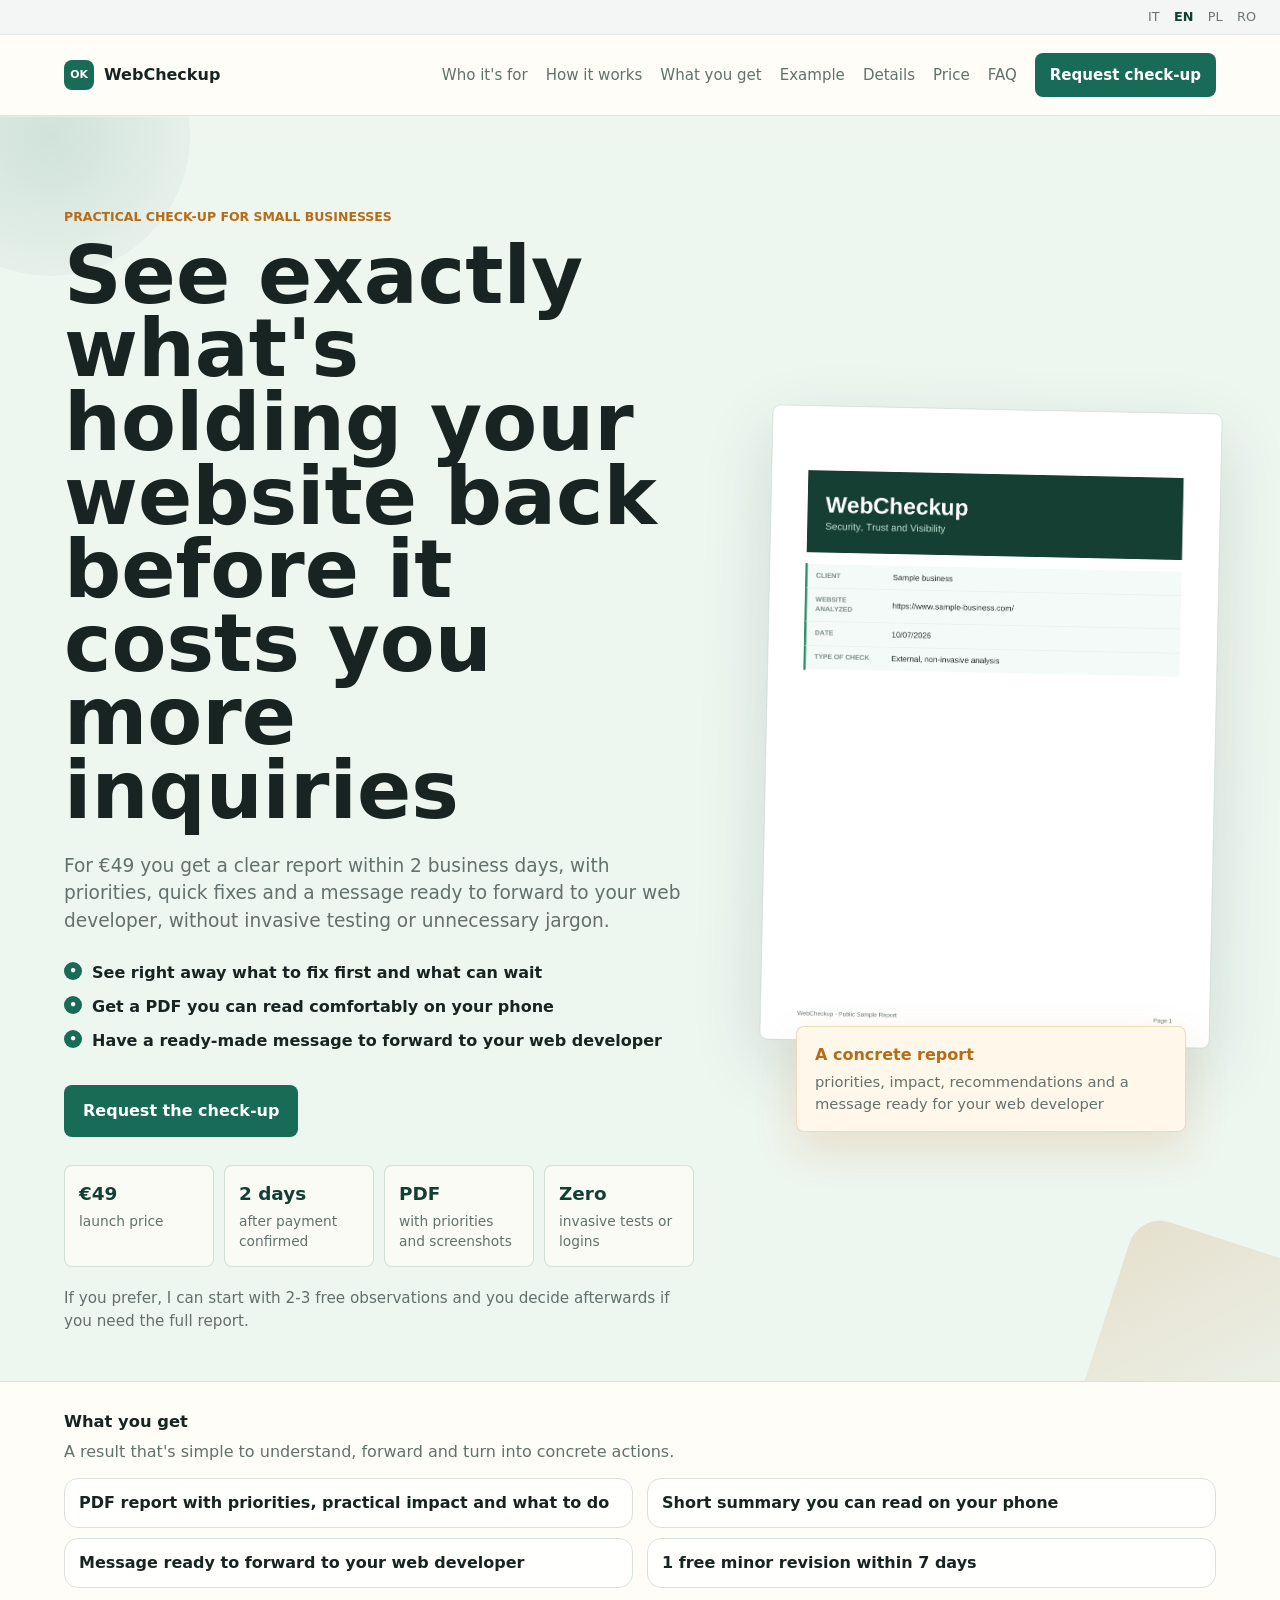
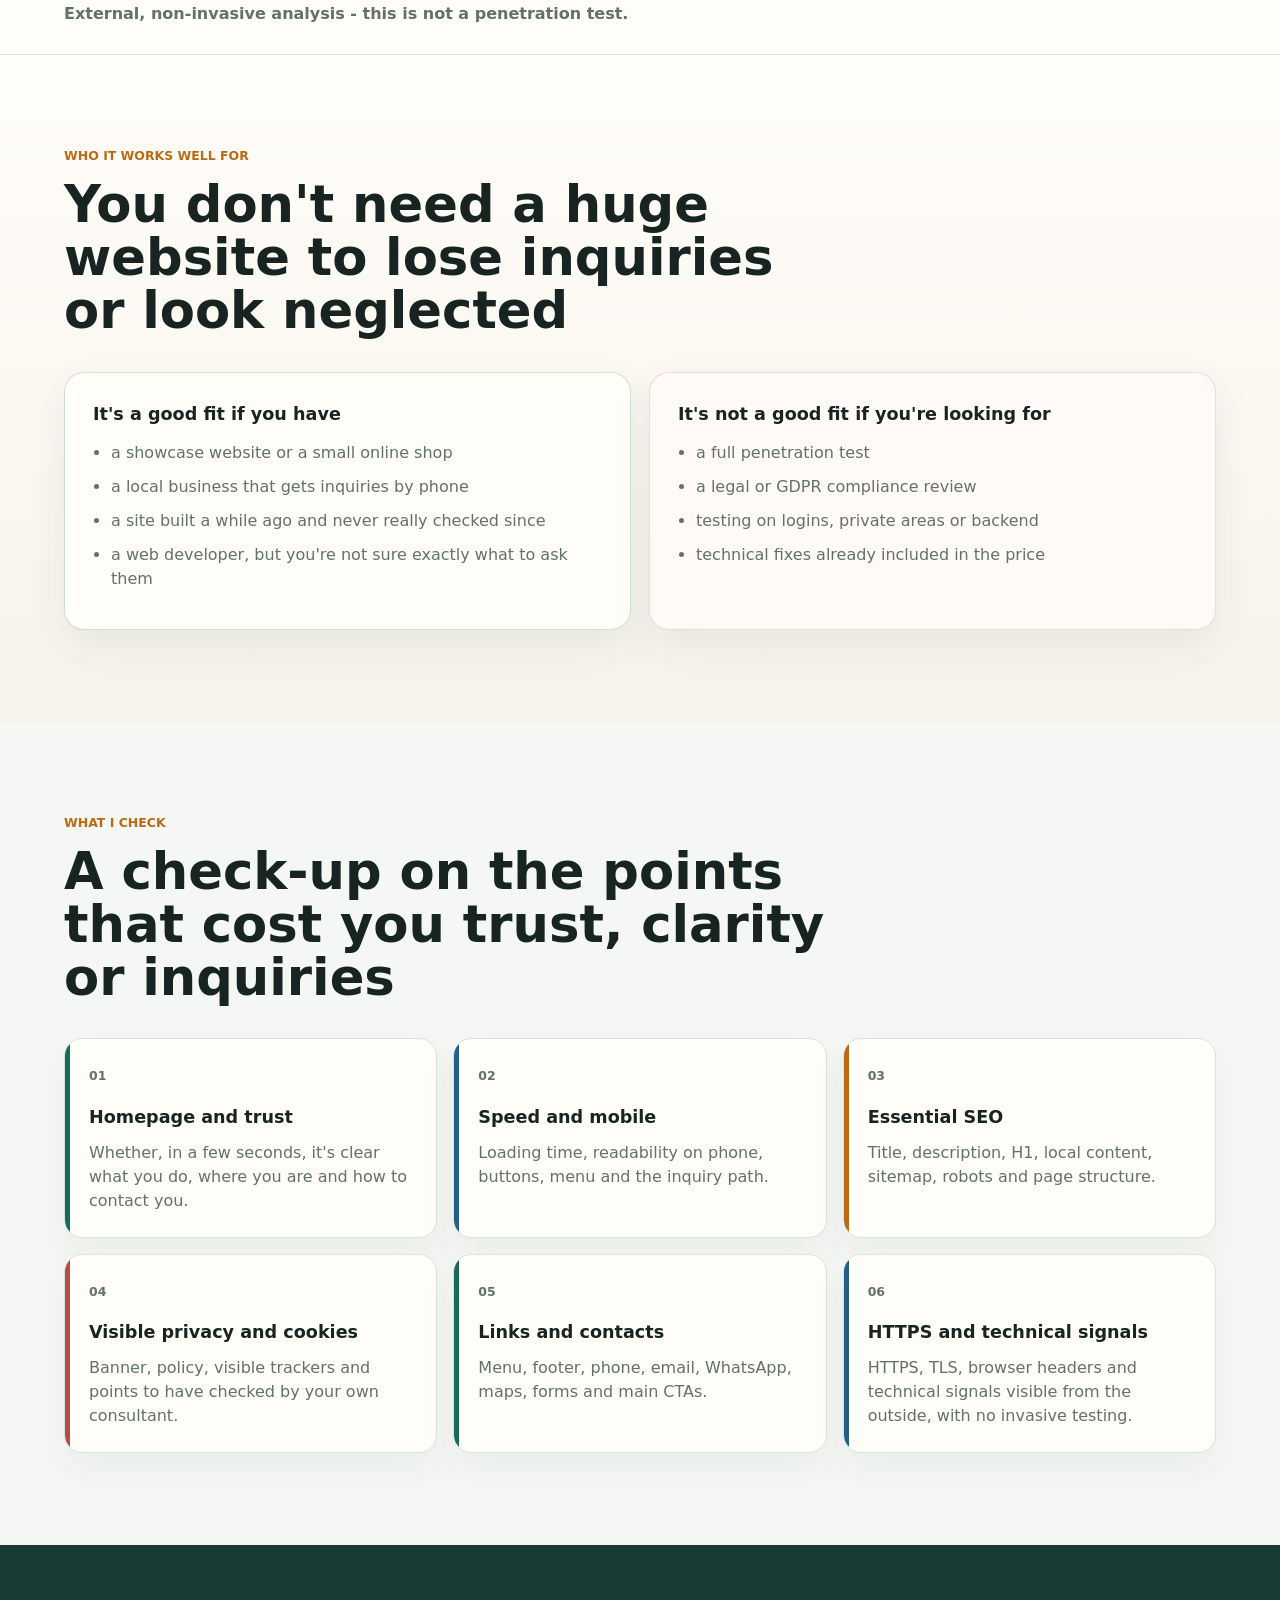
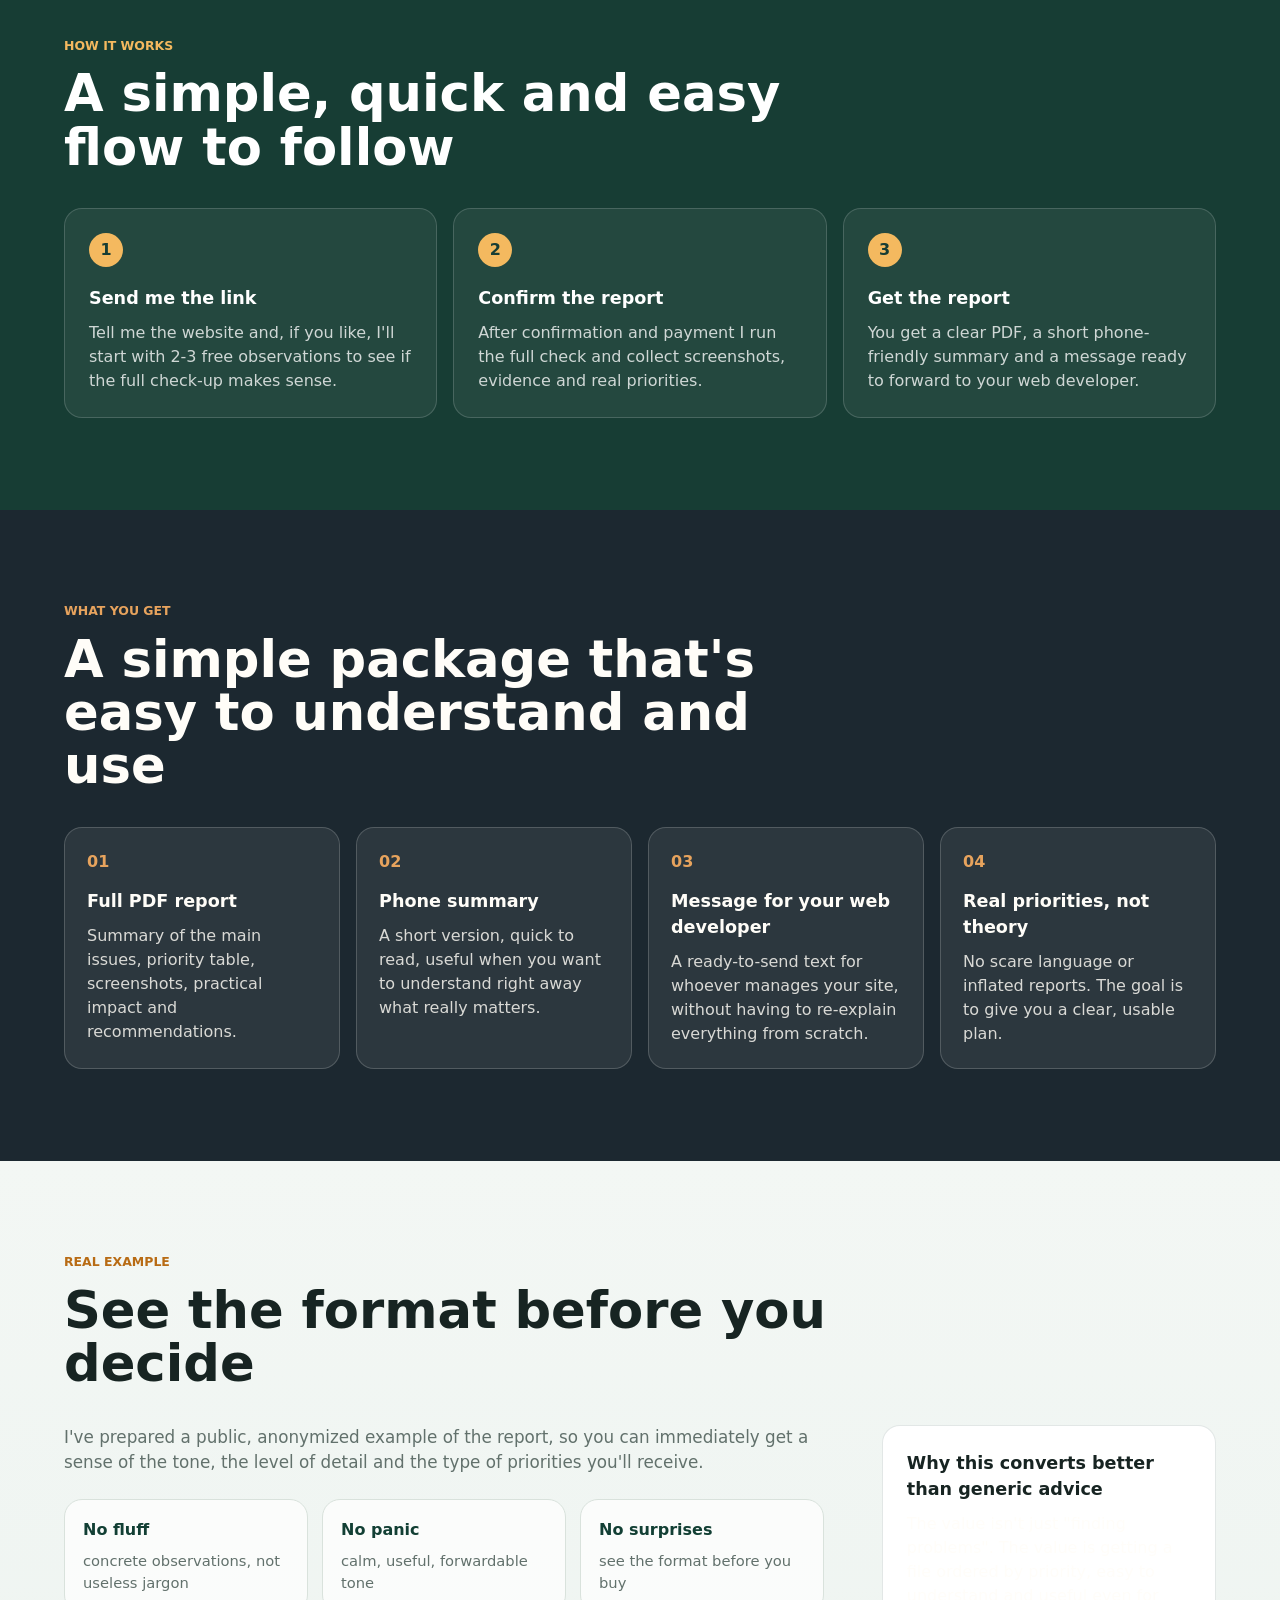
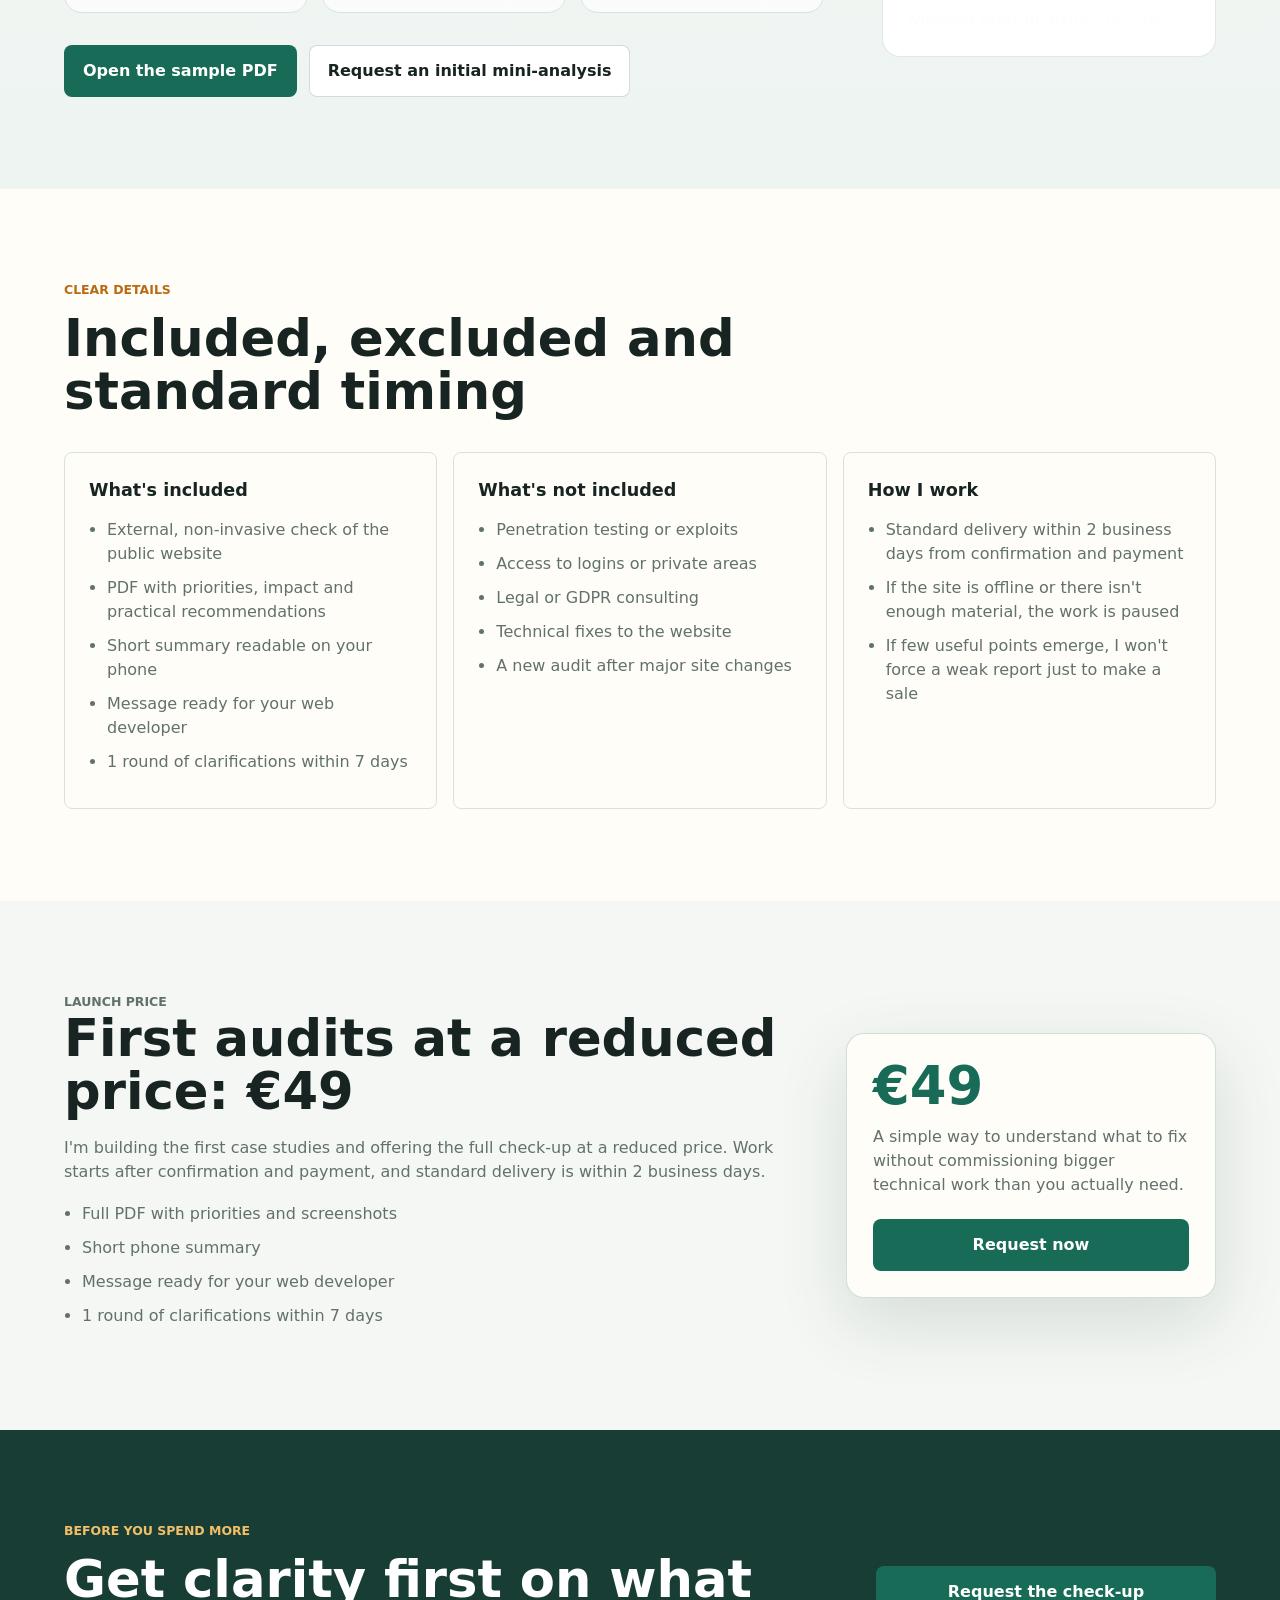
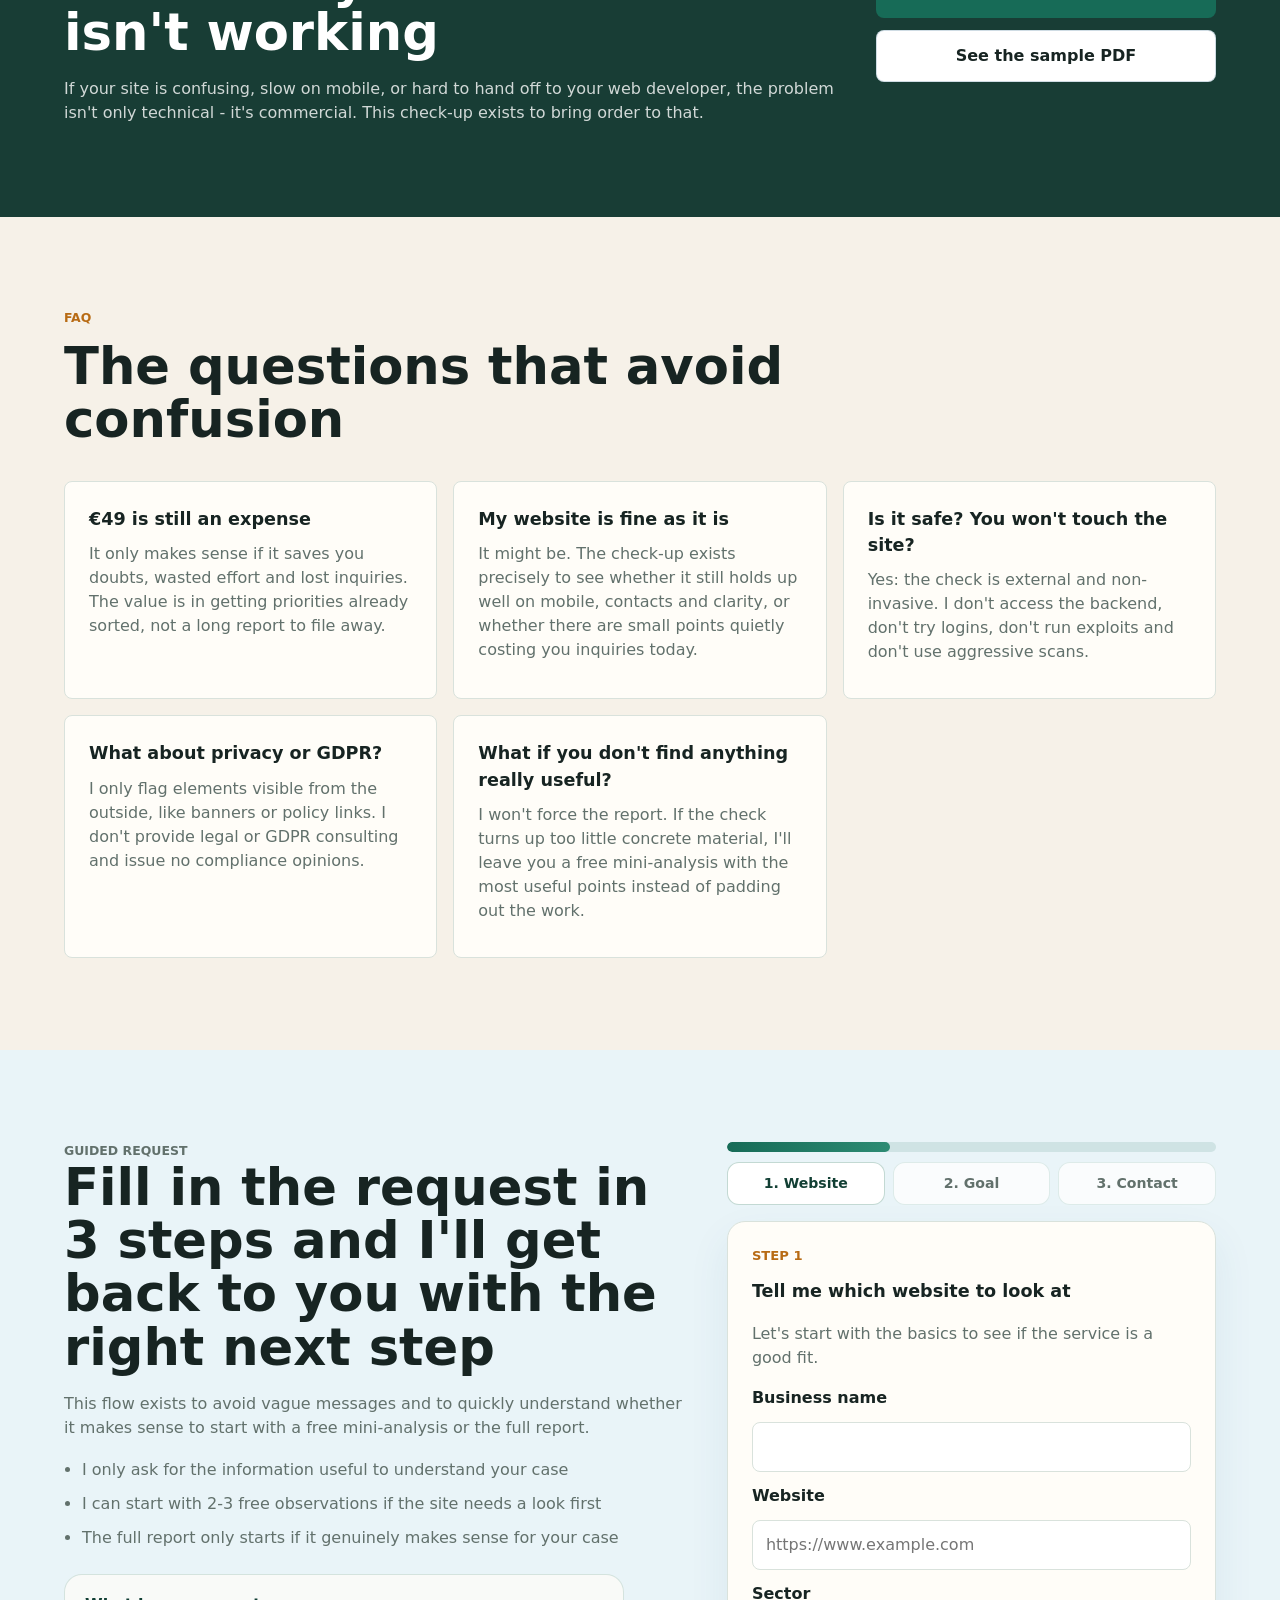
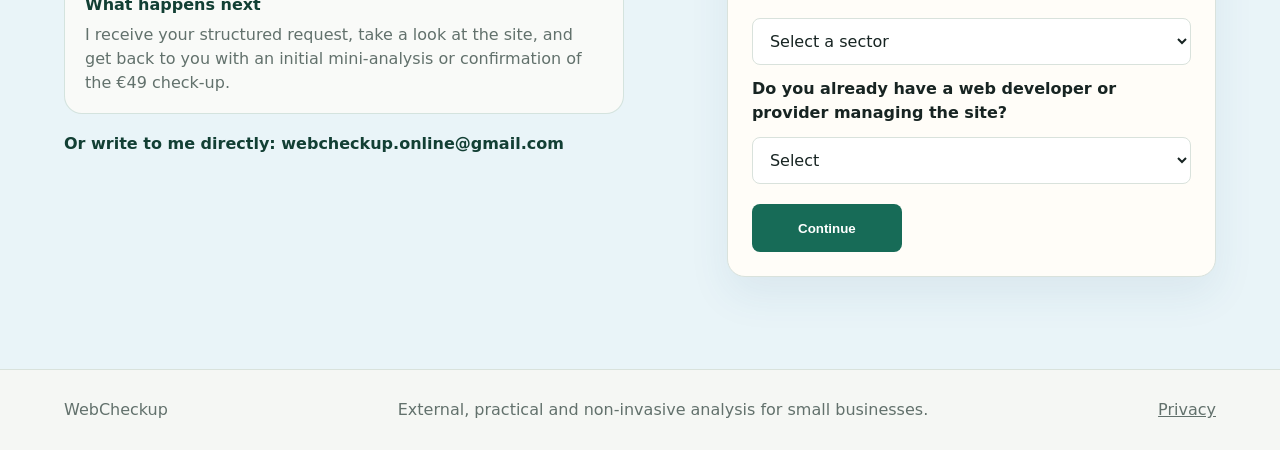
==== commit 2f304619: "Website of www.webcheckup.online The public repository now holds only the website. The business engi" ====
--- a/landing-page/en/index.html
+++ b/landing-page/en/index.html
@@ -49,7 +49,7 @@
           <p class="eyebrow">Practical check-up for small businesses</p>
           <h1>See exactly what's holding your website back before it costs you more inquiries</h1>
           <p class="hero-text">
-            For €49 you get a clear report within 2 business days, with priorities, quick wins and a message ready to forward to your web developer, without invasive testing or unnecessary jargon.
+            For €49 you get a clear report within 2 business days, with priorities, quick fixes and a message ready to forward to your web developer, without invasive testing or unnecessary jargon.
           </p>
           <ul class="hero-list">
             <li>See right away what to fix first and what can wait</li>
@@ -96,7 +96,7 @@
       <section class="trust-strip" aria-label="What you get and what this isn't">
         <div class="trust-strip-intro">
           <strong>What you get</strong>
-          <p>A deliverable that's simple to understand, forward and turn into concrete actions.</p>
+          <p>A result that's simple to understand, forward and turn into concrete actions.</p>
         </div>
         <ul class="trust-strip-list">
           <li>PDF report with priorities, practical impact and what to do</li>
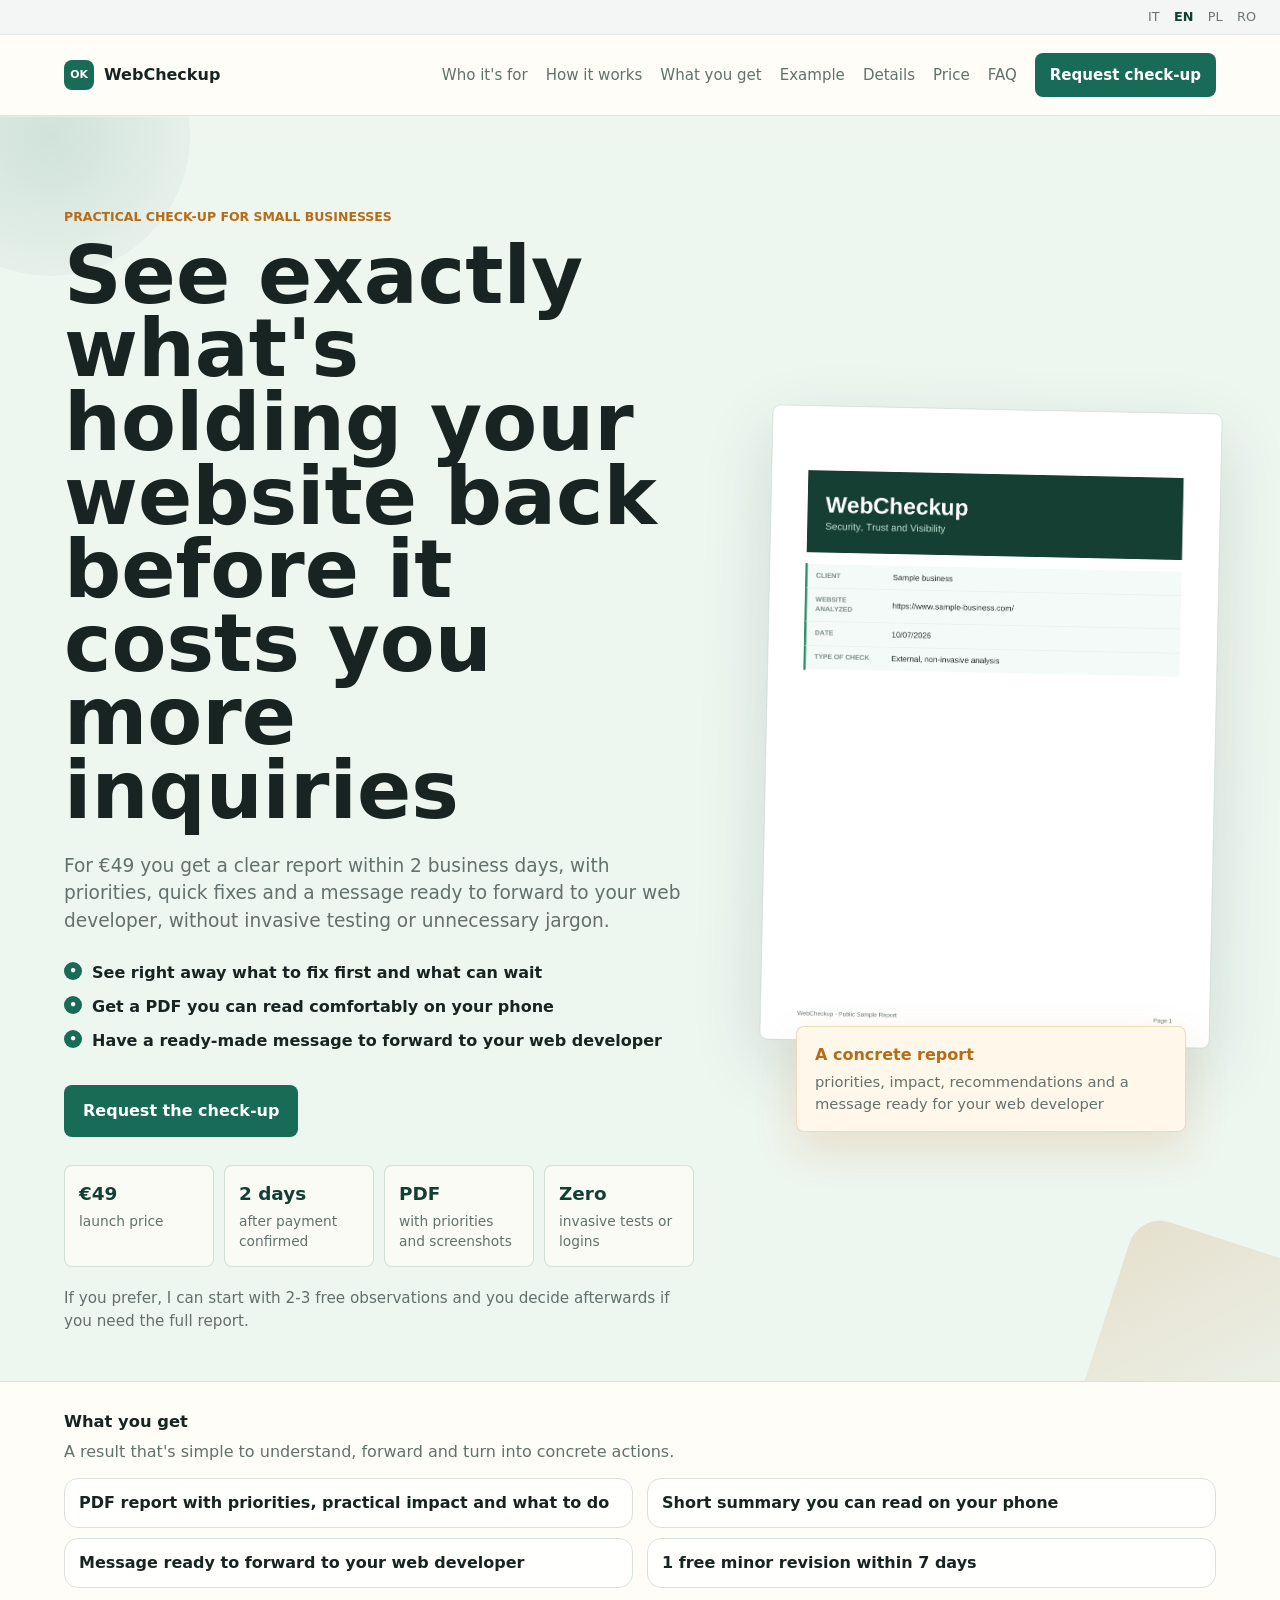
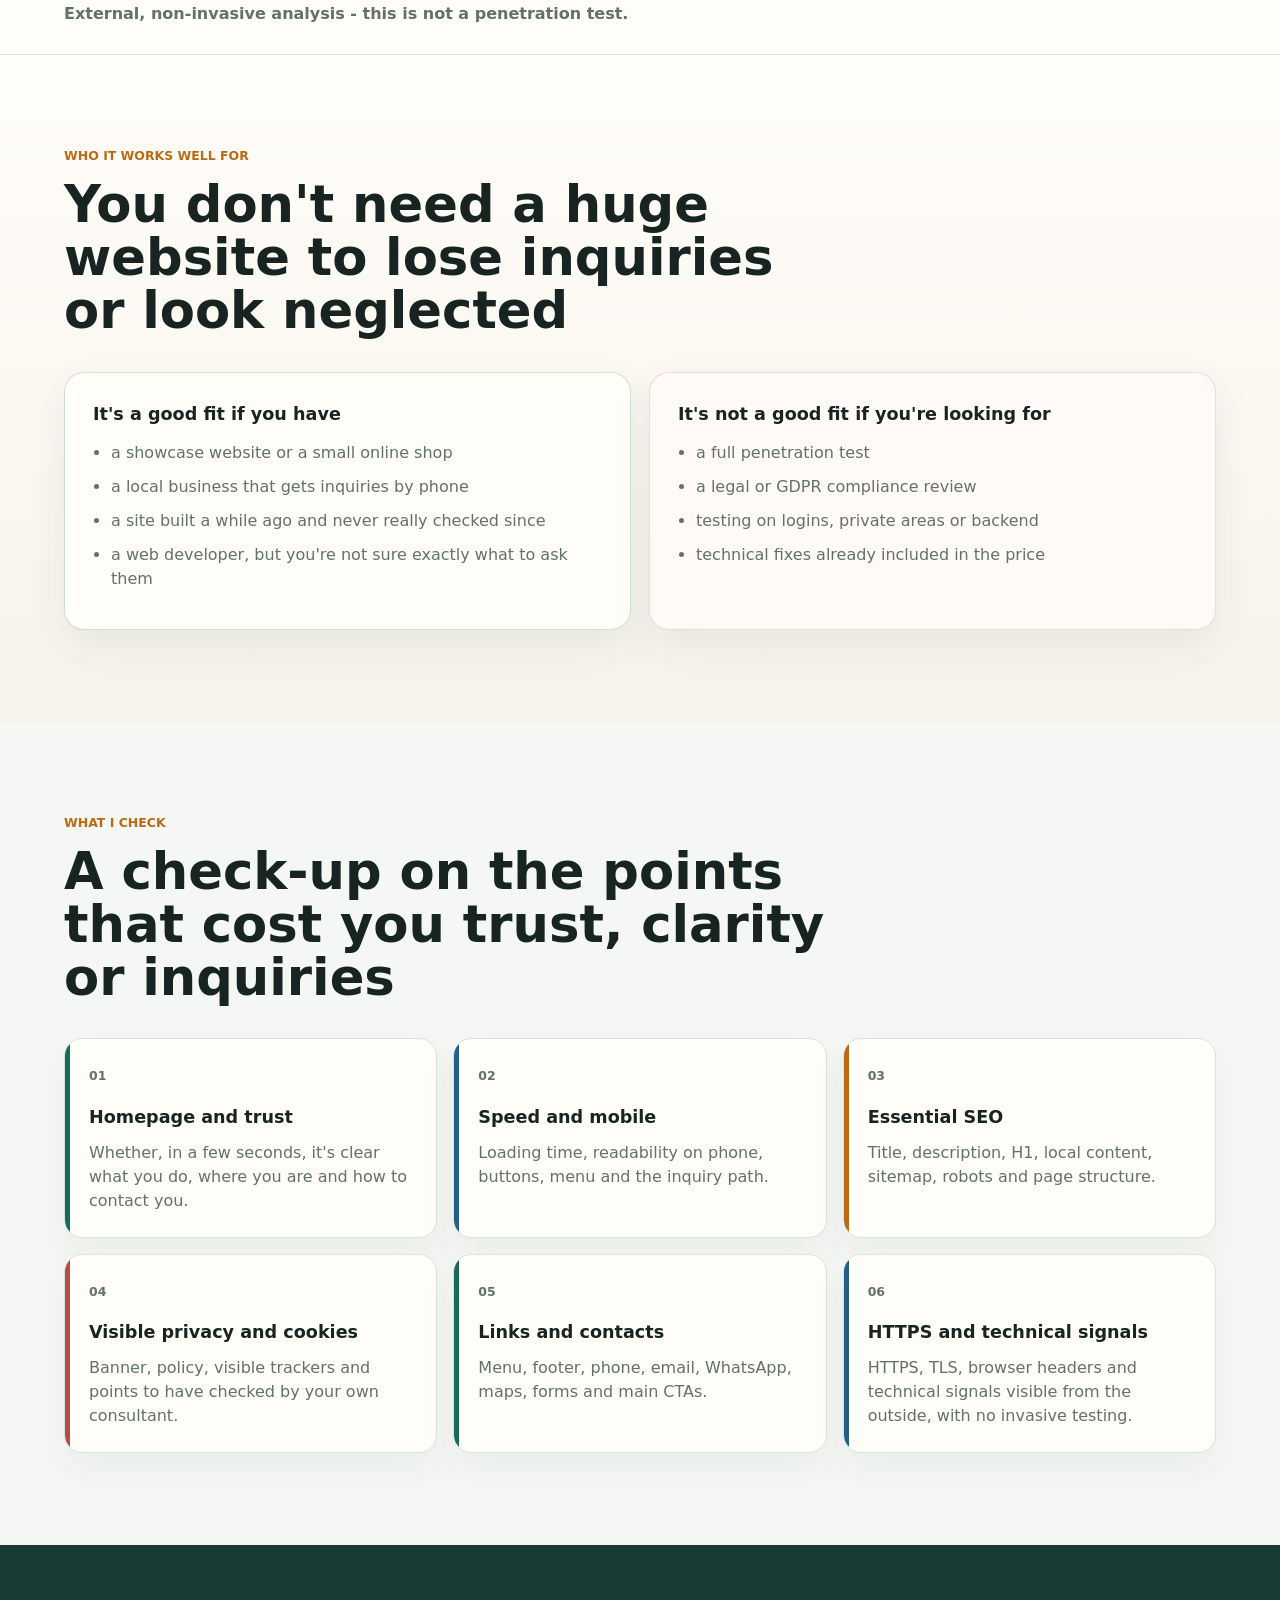
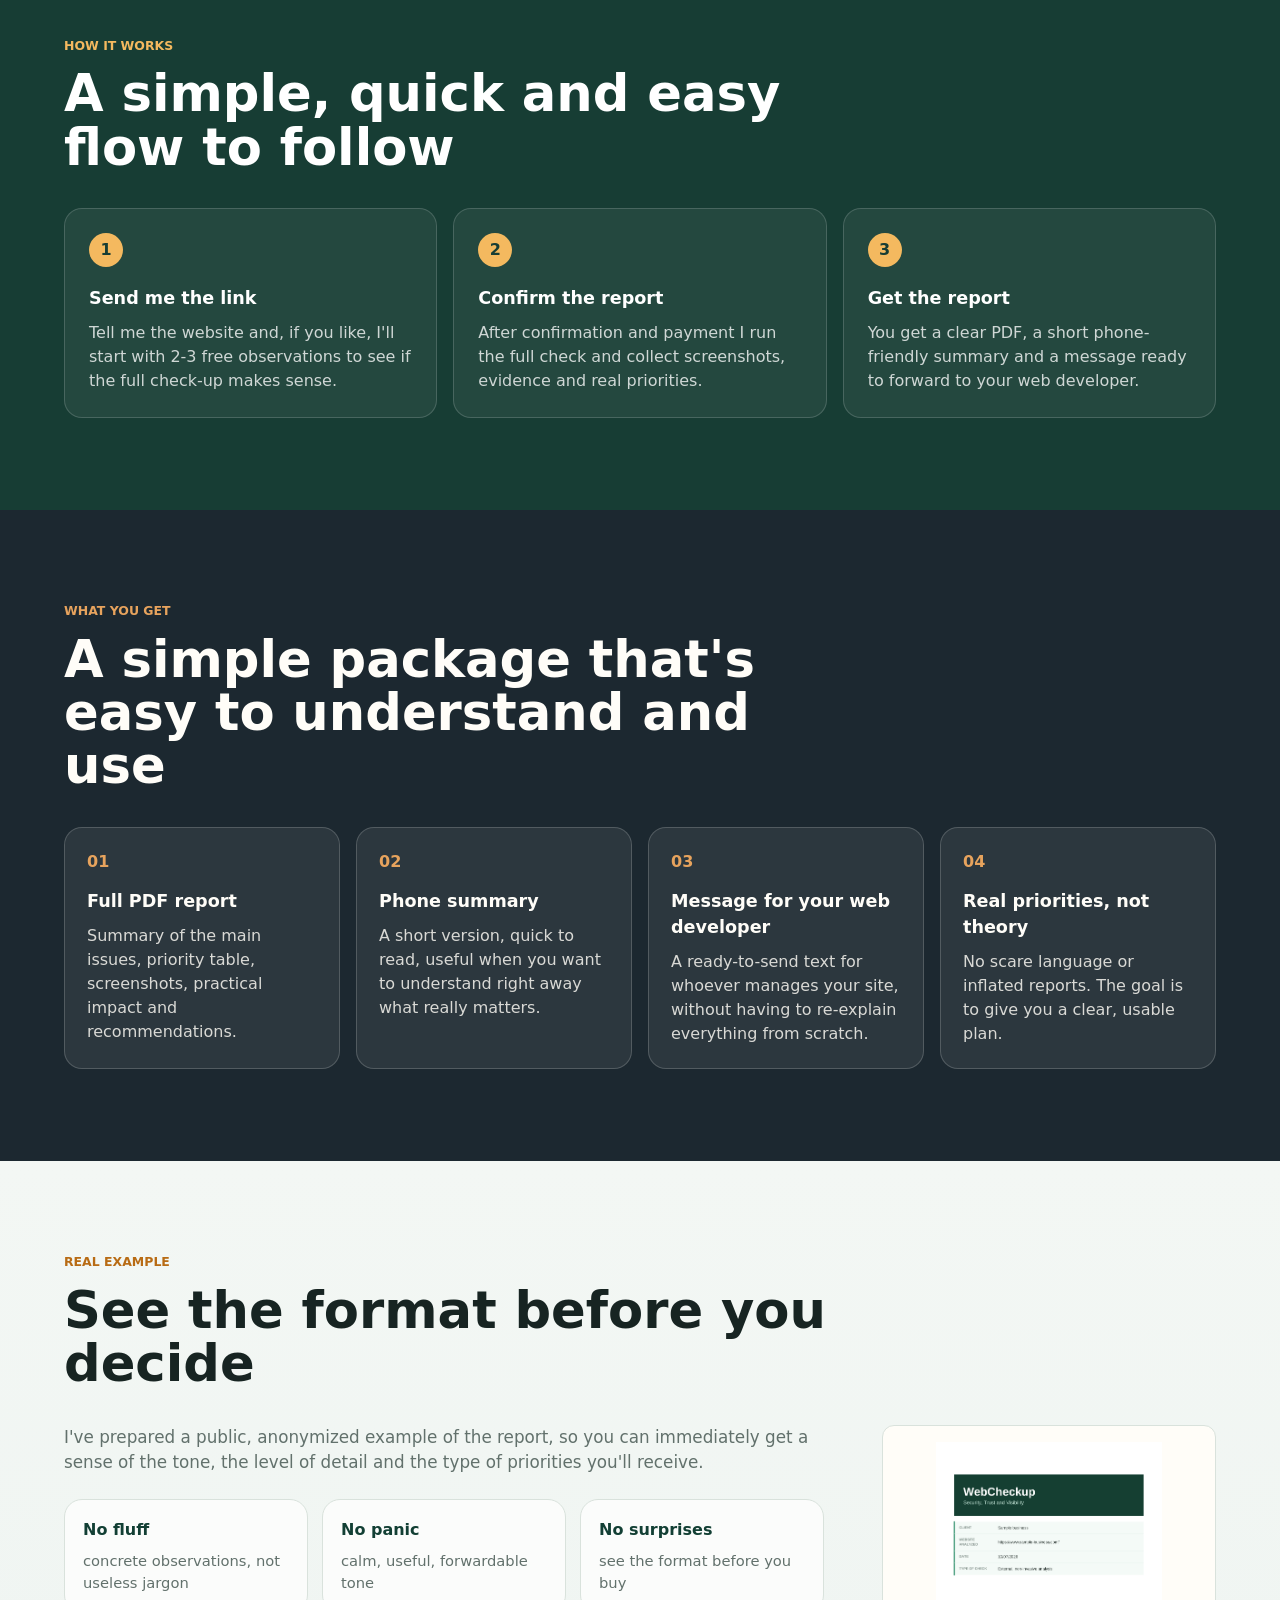
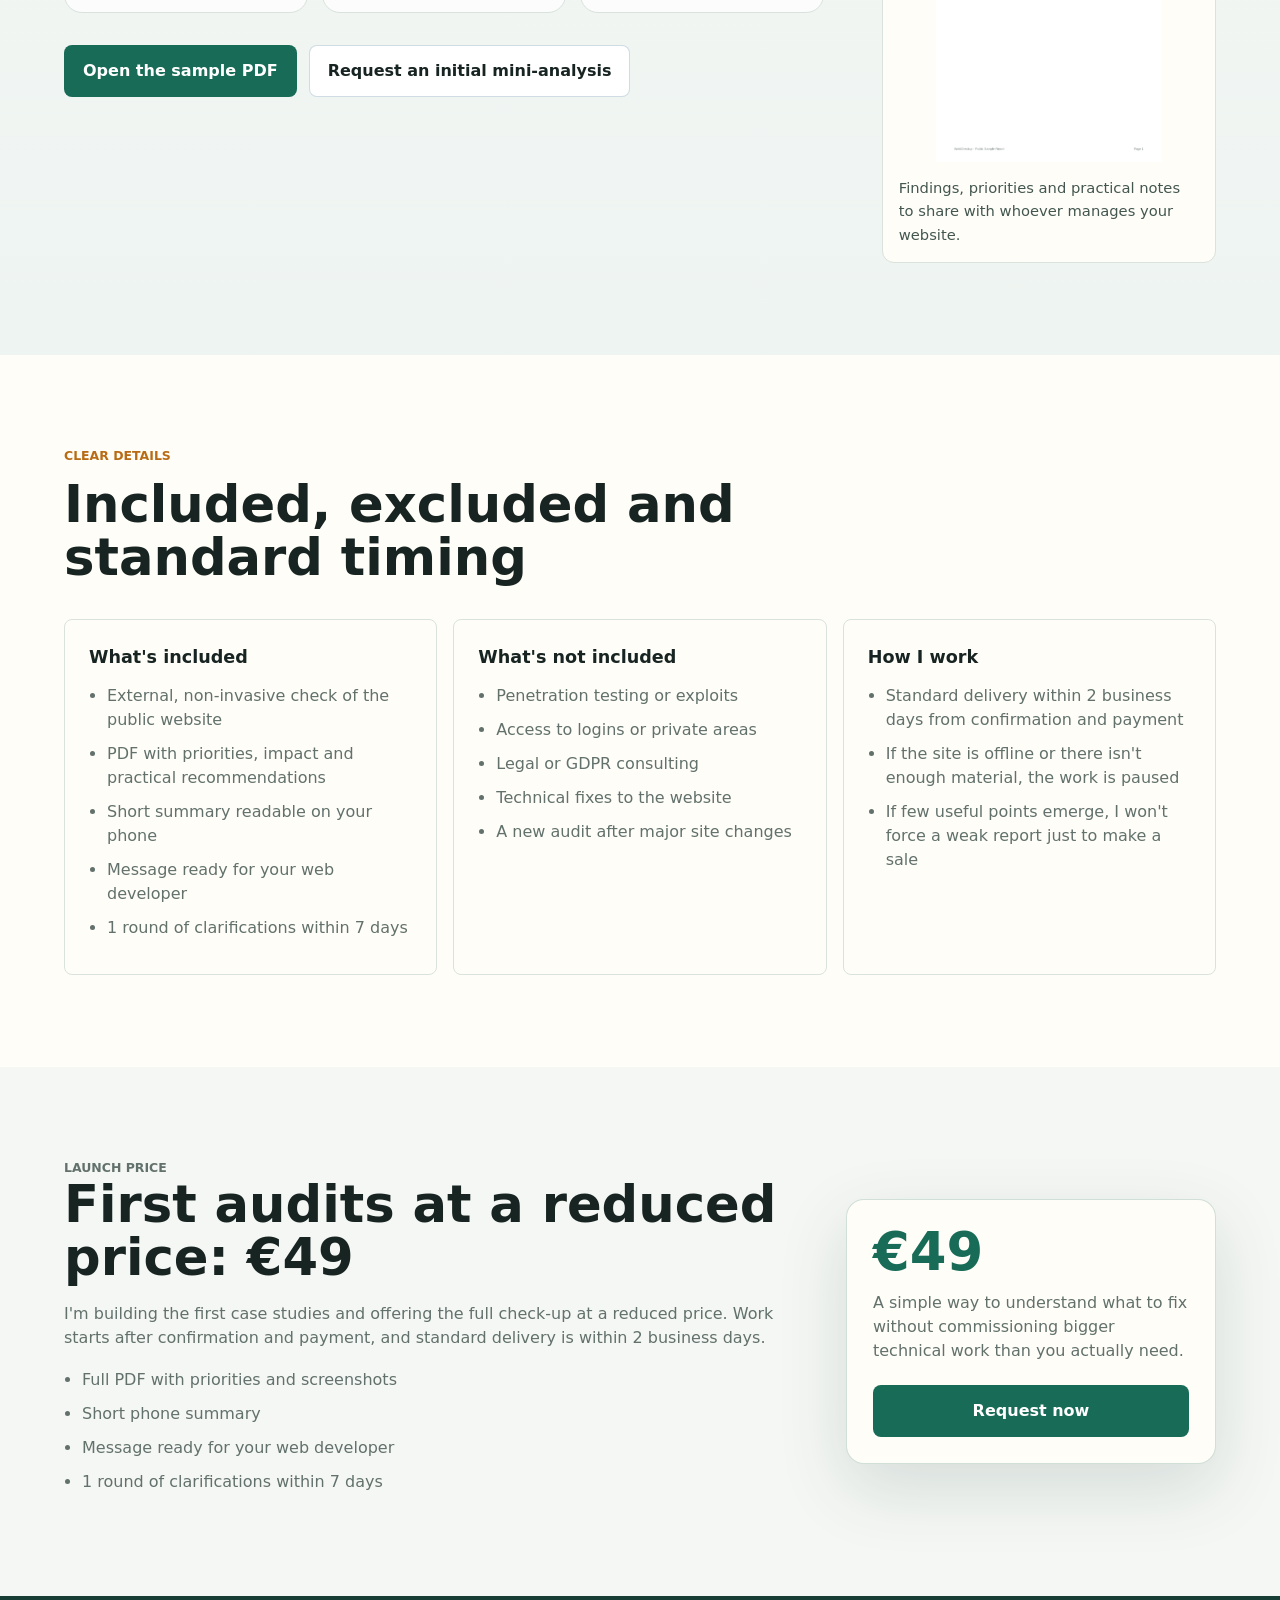
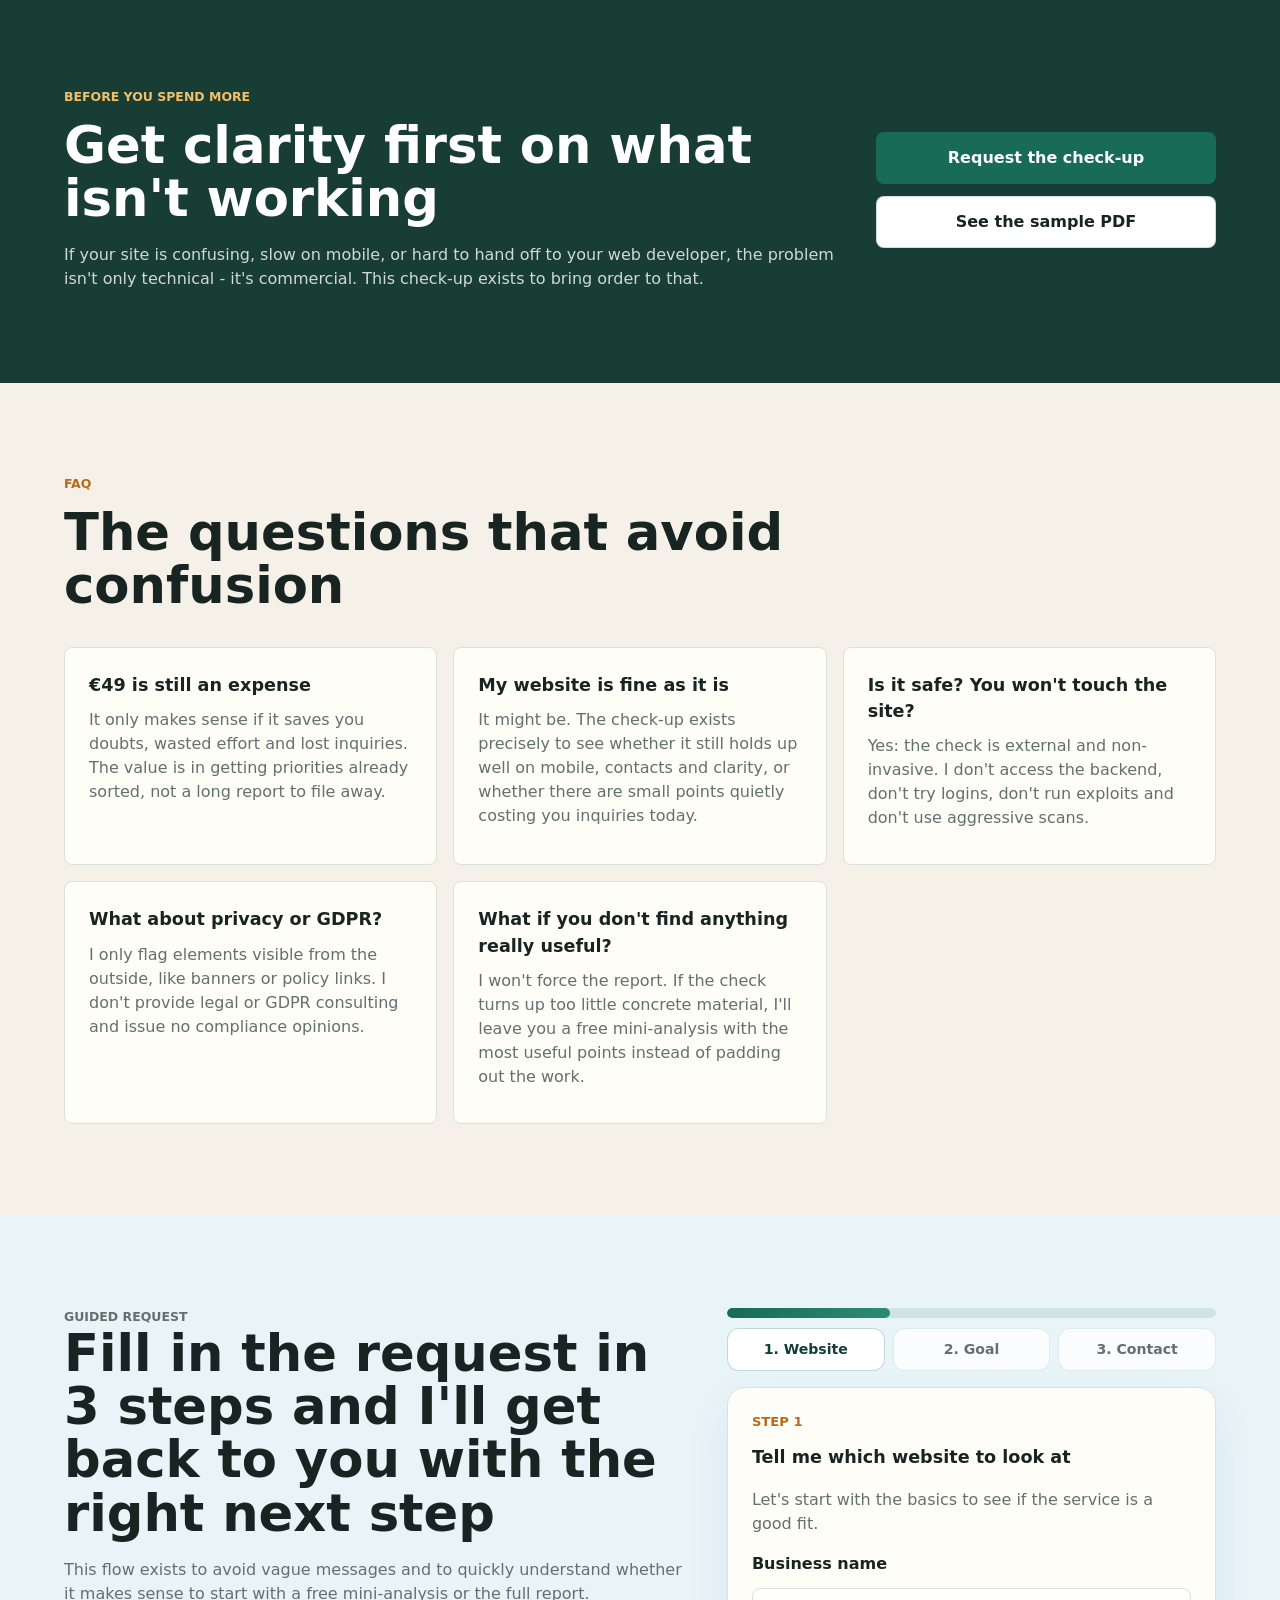
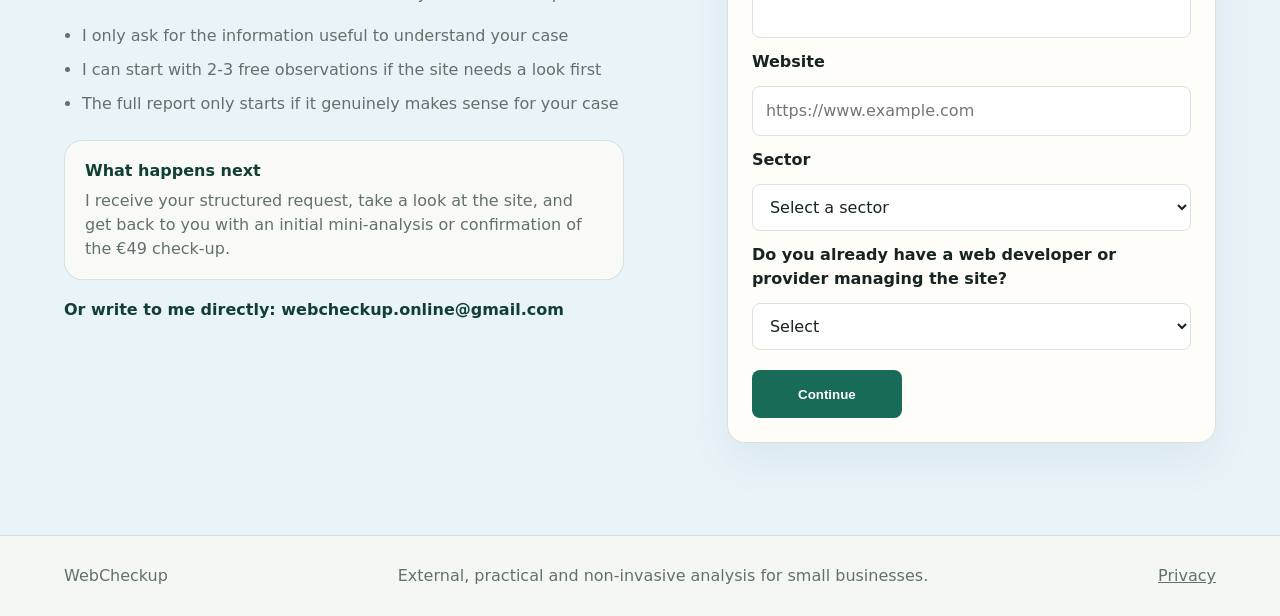
==== commit 40af6fe3: "fix(site): improve privacy readability and payment return copy" ====
--- a/landing-page/en/index.html
+++ b/landing-page/en/index.html
@@ -255,12 +255,12 @@
               <a class="button secondary" href="#contatto">Request an initial mini-analysis</a>
             </div>
           </div>
-          <div class="note-box proof-note">
-            <h3>Why this converts better than generic advice</h3>
-            <p>
-              The value isn't just "finding problems". The value is getting a file ordered by priority, easy to understand and useful even for whoever ends up fixing the site.
-            </p>
-          </div>
+          <figure class="proof-preview">
+            <a href="../assets/public-sample-report-en.pdf" aria-label="Open the sample report PDF">
+              <img src="../assets/sample-report-page-en.png" alt="A report page showing findings and priorities" loading="lazy">
+            </a>
+            <figcaption>Findings, priorities and practical notes to share with whoever manages your website.</figcaption>
+          </figure>
         </div>
       </section>
 
--- a/landing-page/styles.css
+++ b/landing-page/styles.css
@@ -728,6 +728,7 @@
 }
 
 .proof-section {
+  scroll-margin-top: 100px;
   background: linear-gradient(180deg, #f3f7f4 0%, #eef4f1 100%);
 }
 
@@ -1260,3 +1261,36 @@
     display: block;
   }
 }
+
+/* Reading layout for privacy notices; keep the landing-page display scale separate. */
+.privacy-page .site-header,
+.privacy-page .site-footer {
+  padding-inline: max(24px, calc((100% - 880px) / 2));
+}
+.privacy-page main { max-width: 928px; margin-inline: auto; }
+.privacy-page .section { padding: 52px 24px 64px; }
+.privacy-page .section-heading { max-width: 720px; margin-bottom: 36px; }
+.privacy-page h1 { font-size: clamp(2rem, 4vw, 2.8rem); line-height: 1.15; }
+.privacy-page .section-heading > p:last-child { color: var(--muted); margin-top: 18px; }
+.privacy-page .faq-grid { display: block; border-top: 1px solid var(--line); }
+.privacy-page .faq-grid article {
+  display: grid; grid-template-columns: minmax(160px, 0.7fr) minmax(0, 1.8fr);
+  gap: 28px; padding: 24px 0; border: 0; border-bottom: 1px solid var(--line);
+  border-radius: 0; background: transparent;
+}
+.privacy-page .faq-grid h2 { font-size: 1.2rem; line-height: 1.35; }
+.privacy-page .faq-grid p { font-size: 1rem; line-height: 1.75; margin: 0; color: #435650; }
+.privacy-page a { overflow-wrap: anywhere; }
+.privacy-page .site-footer { align-items: flex-start; gap: 24px; font-size: 0.9rem; }
+.proof-note p { color: var(--muted); }
+.proof-preview { margin: 0; padding: 16px; background: var(--surface); border: 1px solid var(--line); border-radius: 12px; }
+.proof-preview a { display: block; }
+.proof-preview img { display: block; width: 100%; max-height: 320px; object-fit: contain; }
+.proof-preview figcaption { margin-top: 14px; font-size: 0.92rem; line-height: 1.6; color: #435650; }
+.privacy-page a:focus-visible,
+.proof-preview a:focus-visible { outline: 3px solid var(--accent); outline-offset: 5px; }
+@media (max-width: 600px) {
+  .privacy-page .section { padding-top: 36px; }
+  .privacy-page .faq-grid article { grid-template-columns: 1fr; gap: 10px; }
+  .privacy-page .site-footer { flex-direction: column; }
+}
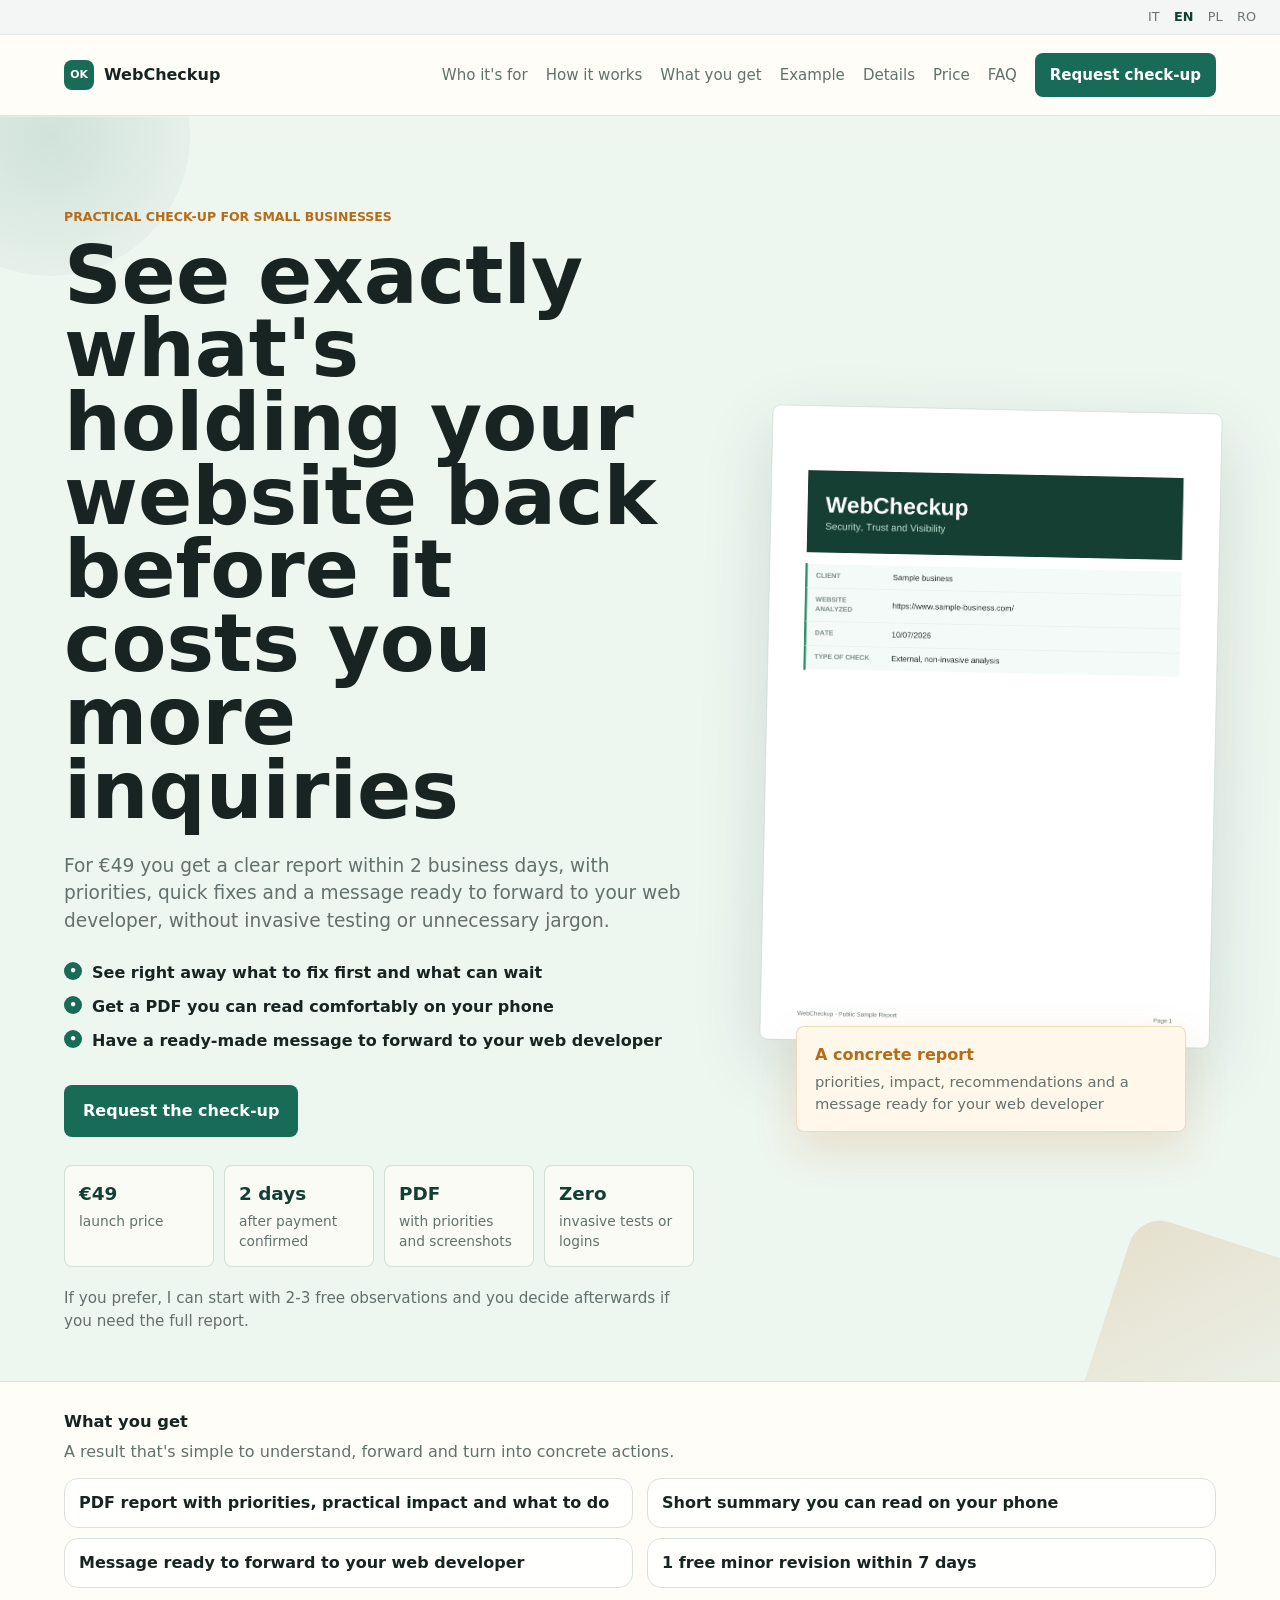
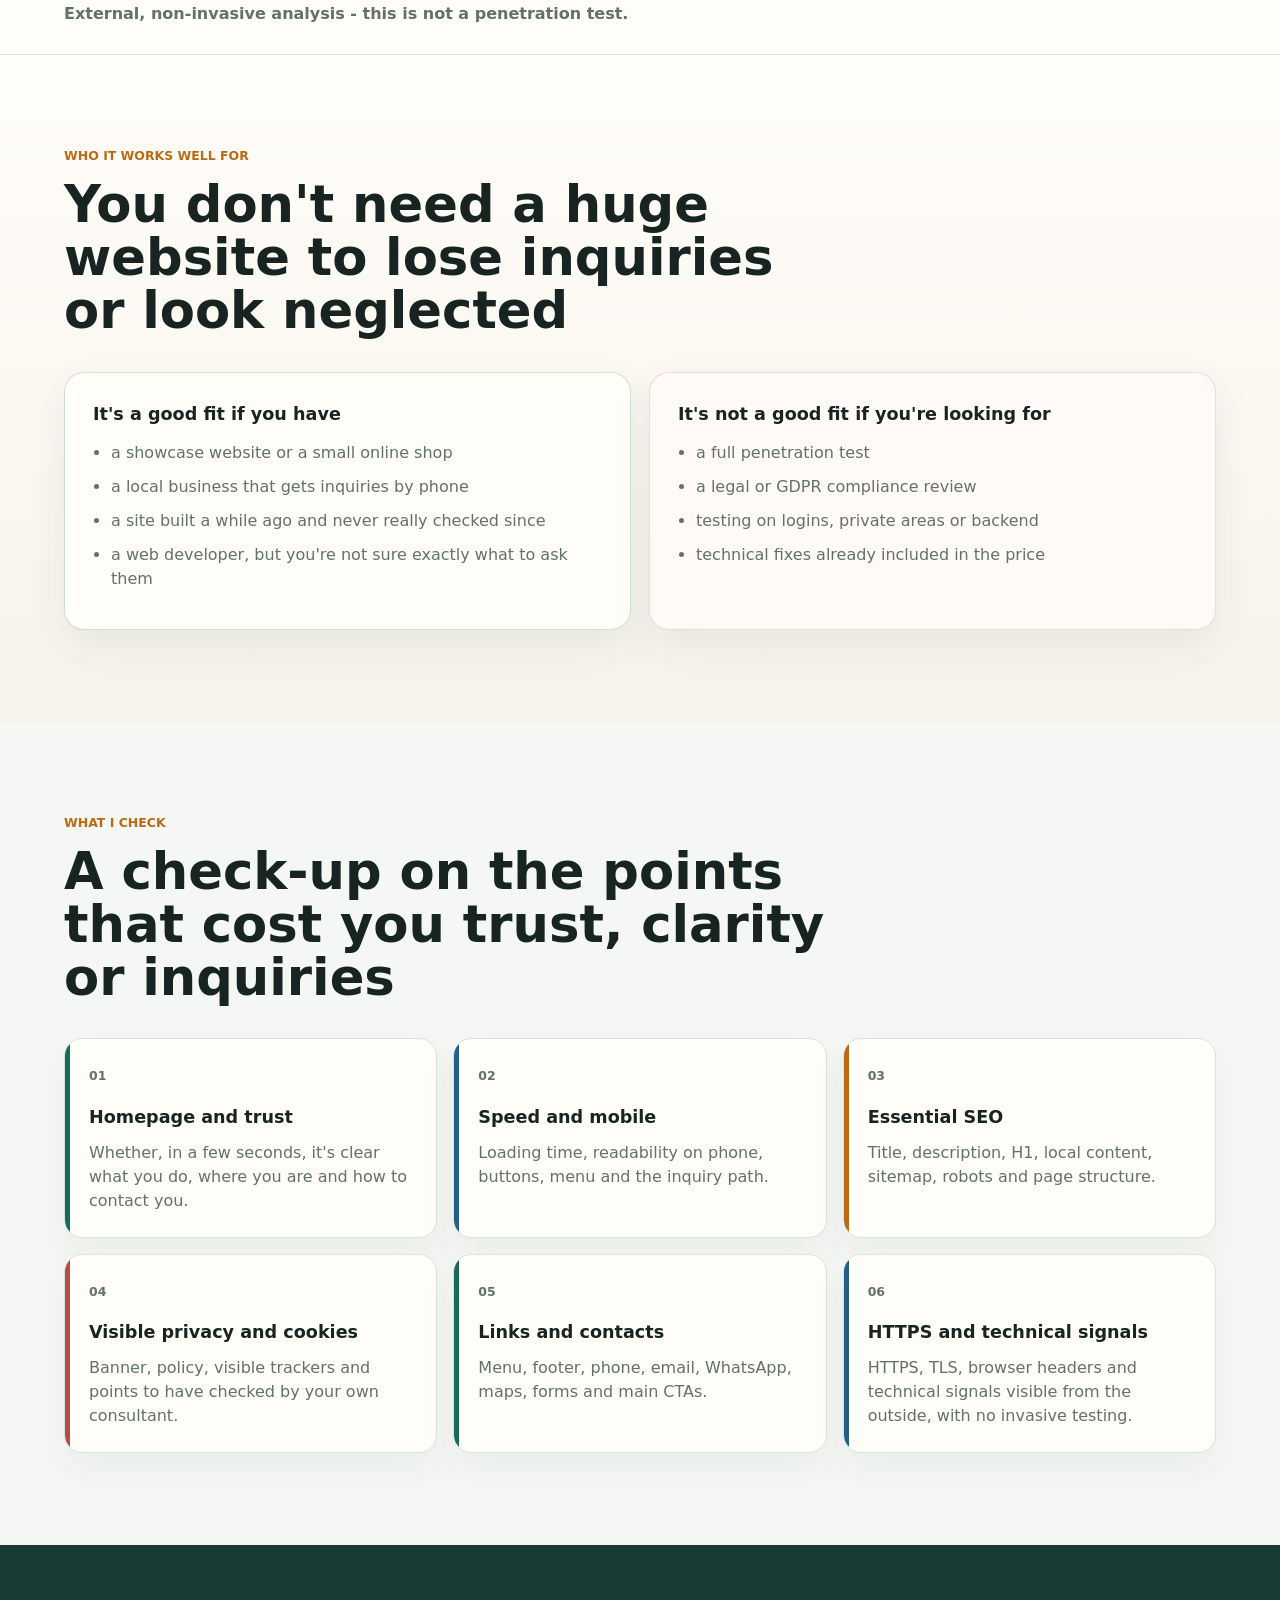
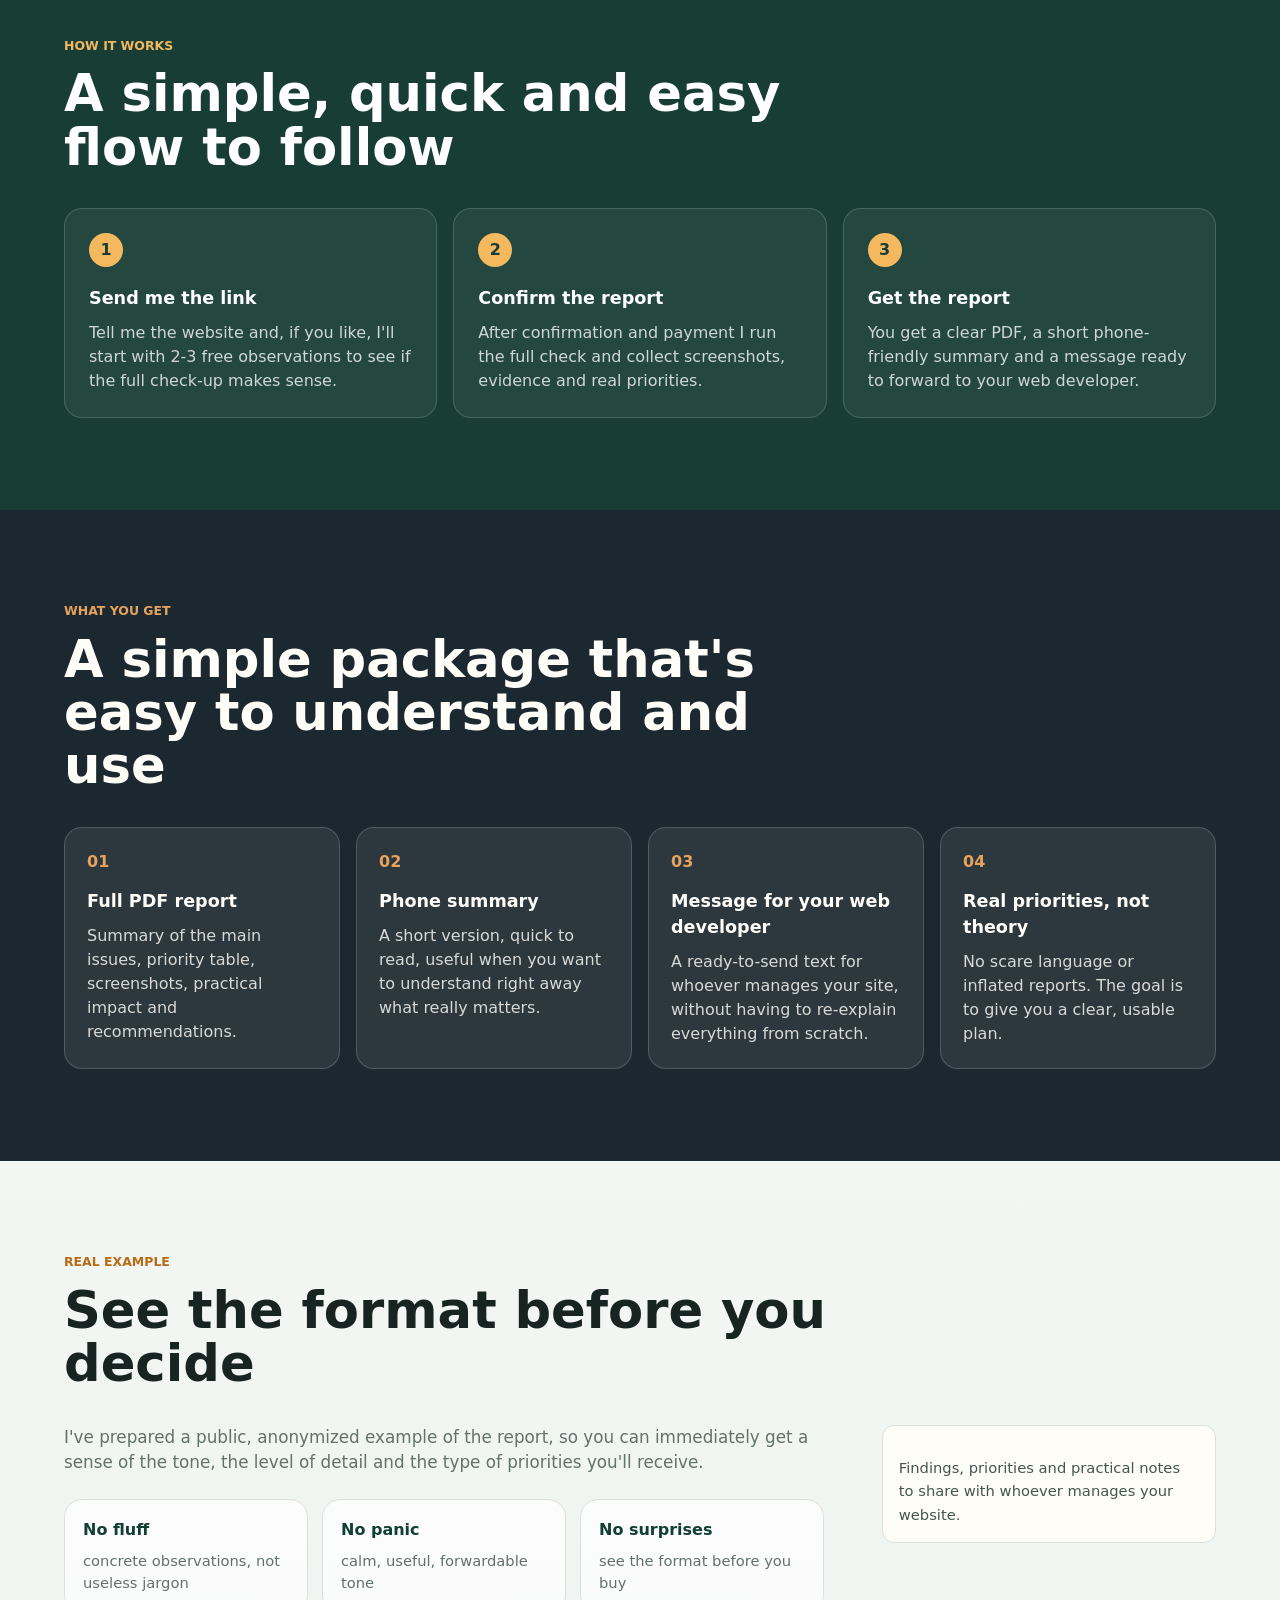
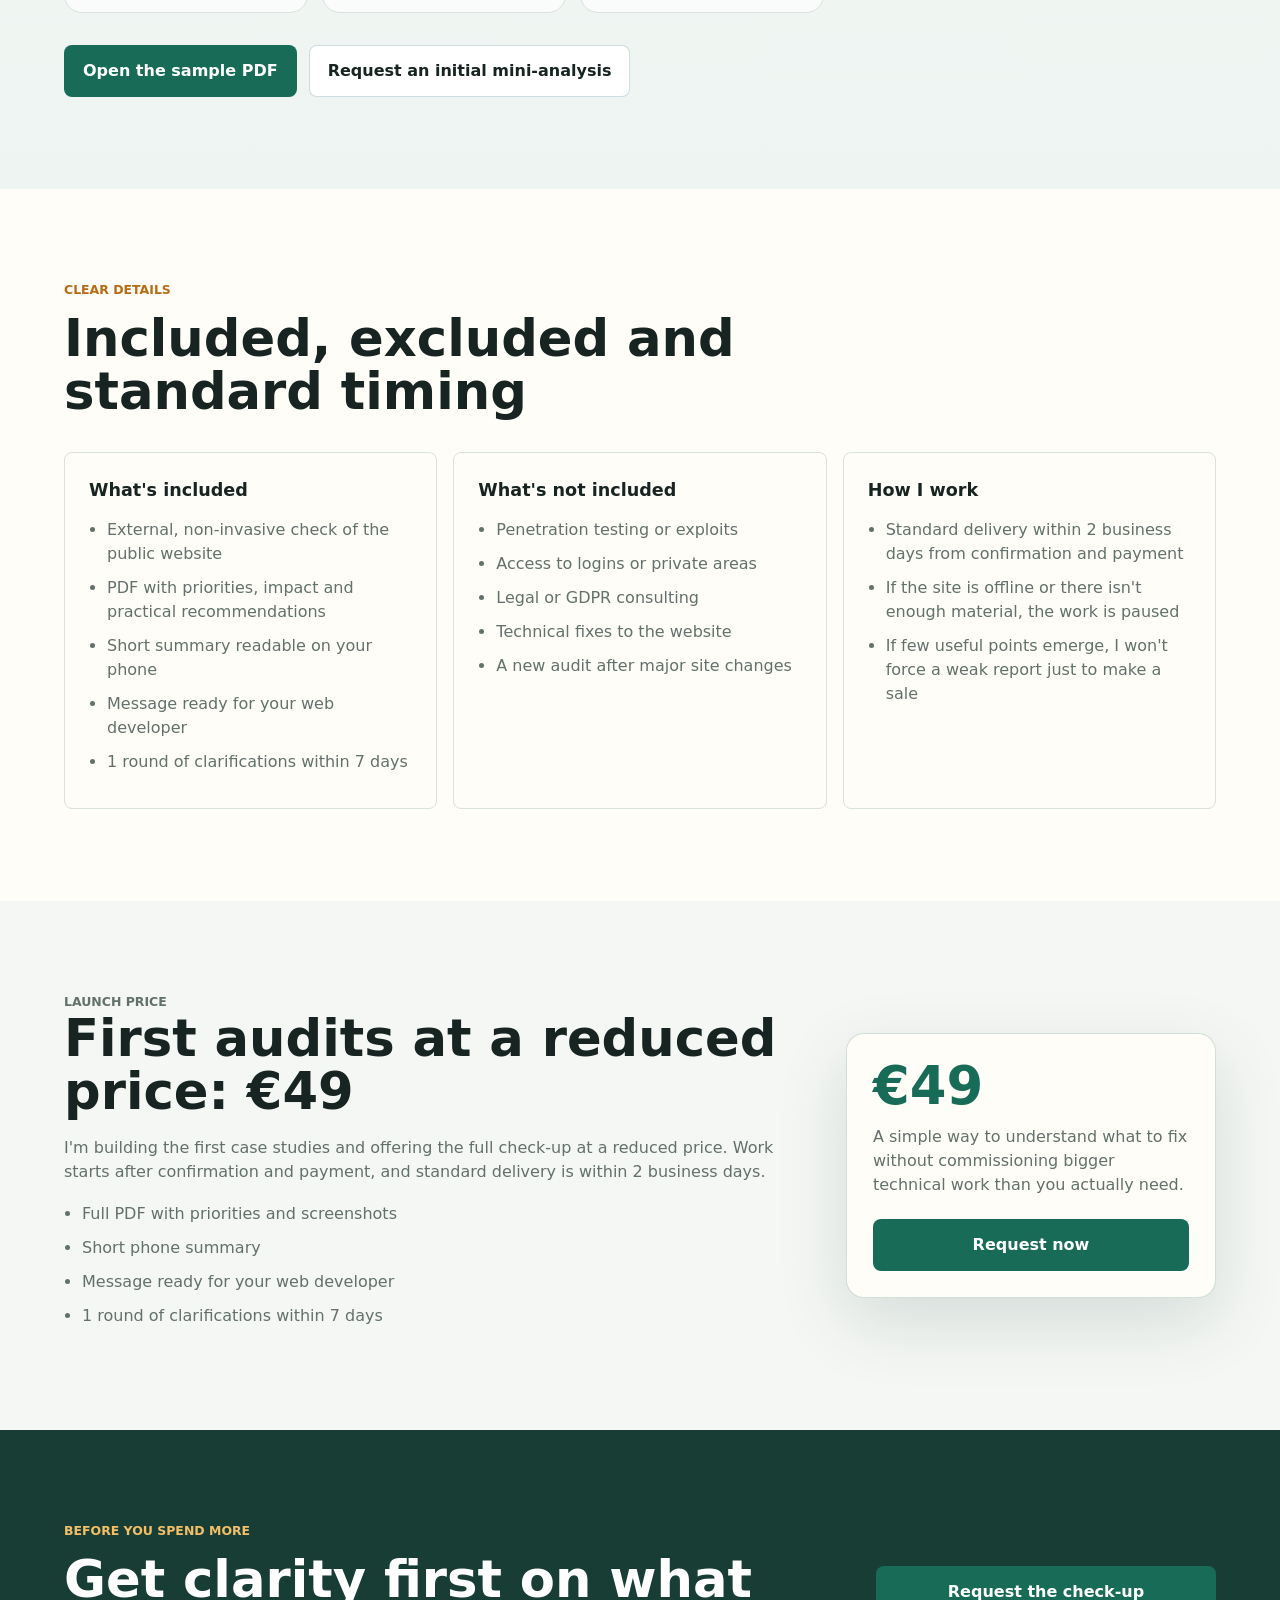
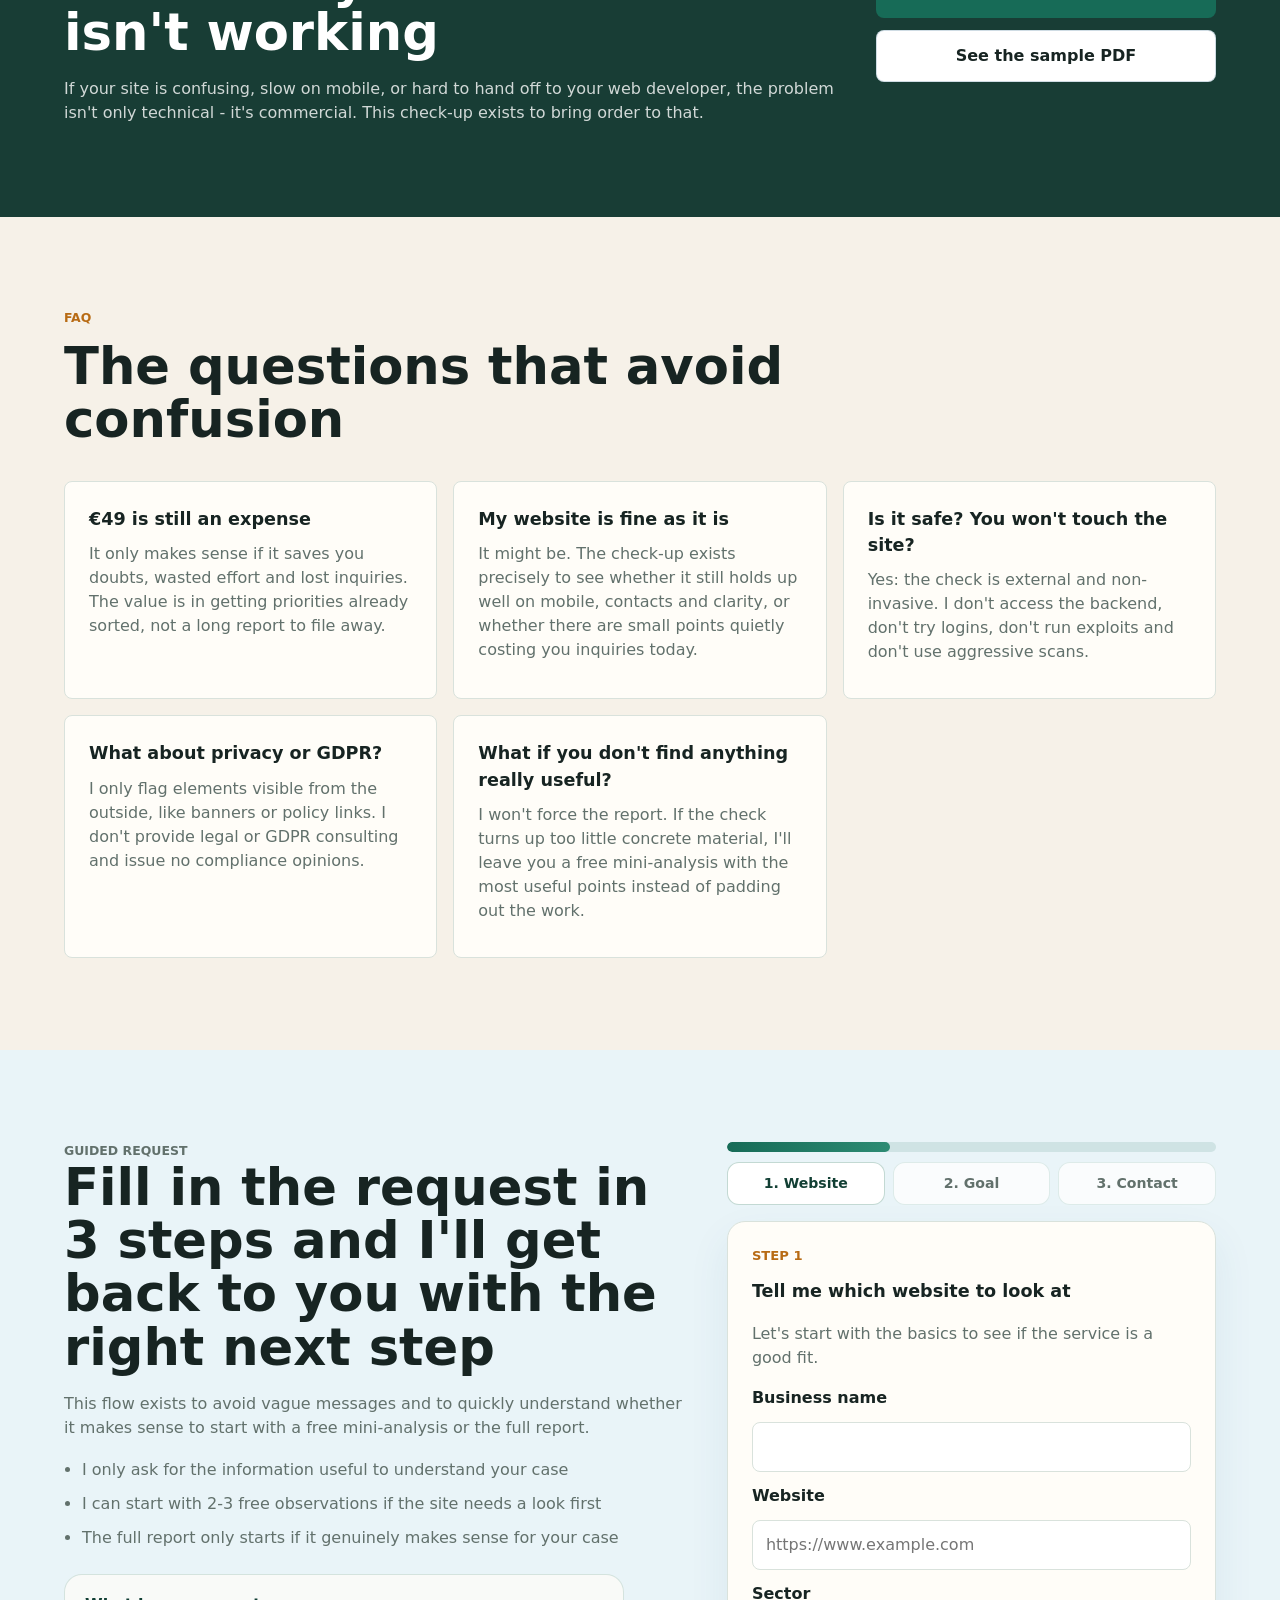
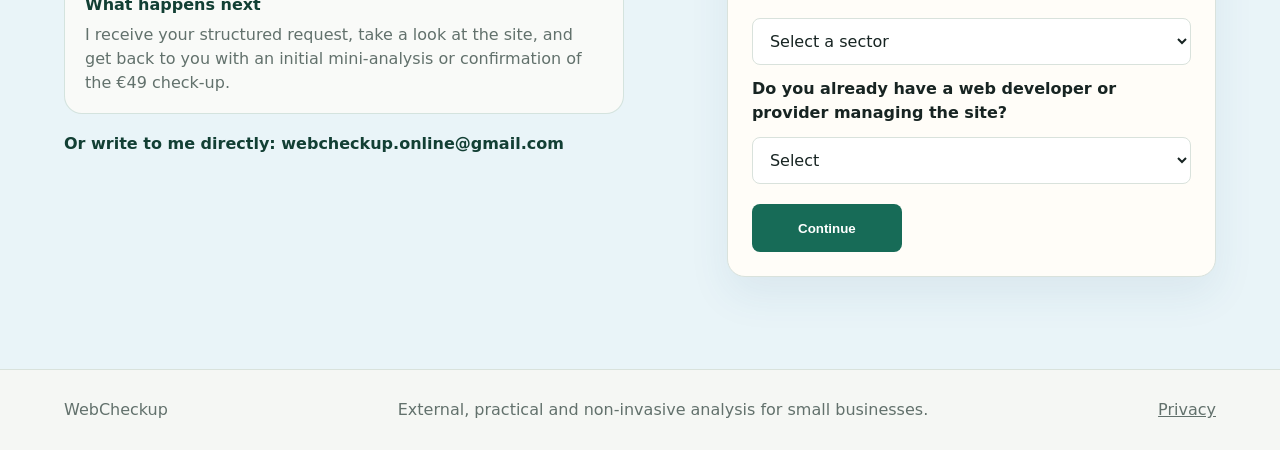
==== commit d662d25a: "fix(site): show the sample priority table in report preview" ====
--- a/landing-page/en/index.html
+++ b/landing-page/en/index.html
@@ -257,7 +257,7 @@
           </div>
           <figure class="proof-preview">
             <a href="../assets/public-sample-report-en.pdf" aria-label="Open the sample report PDF">
-              <img src="../assets/sample-report-page-en.png" alt="A report page showing findings and priorities" loading="lazy">
+              <img src="../assets/sample-report-priorities-en.png" alt="A report page showing findings and priorities" loading="lazy">
             </a>
             <figcaption>Findings, priorities and practical notes to share with whoever manages your website.</figcaption>
           </figure>
